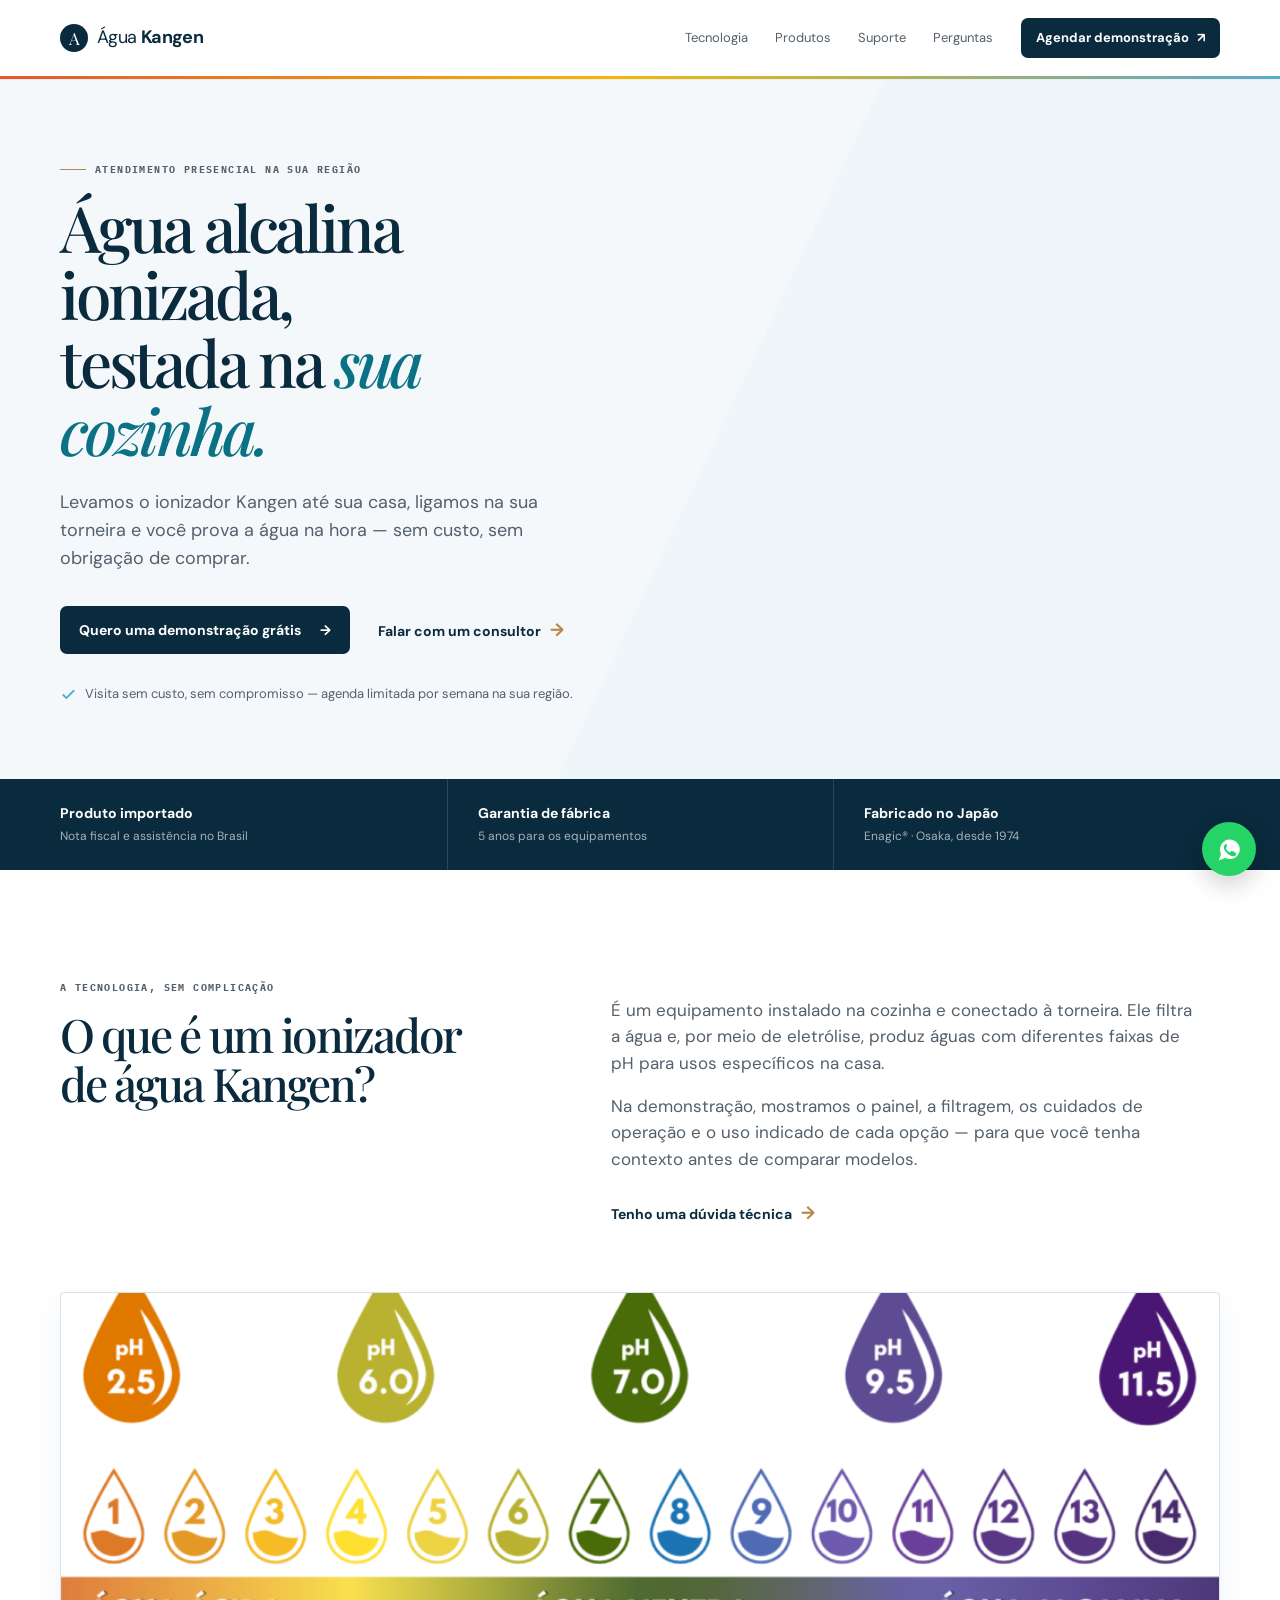
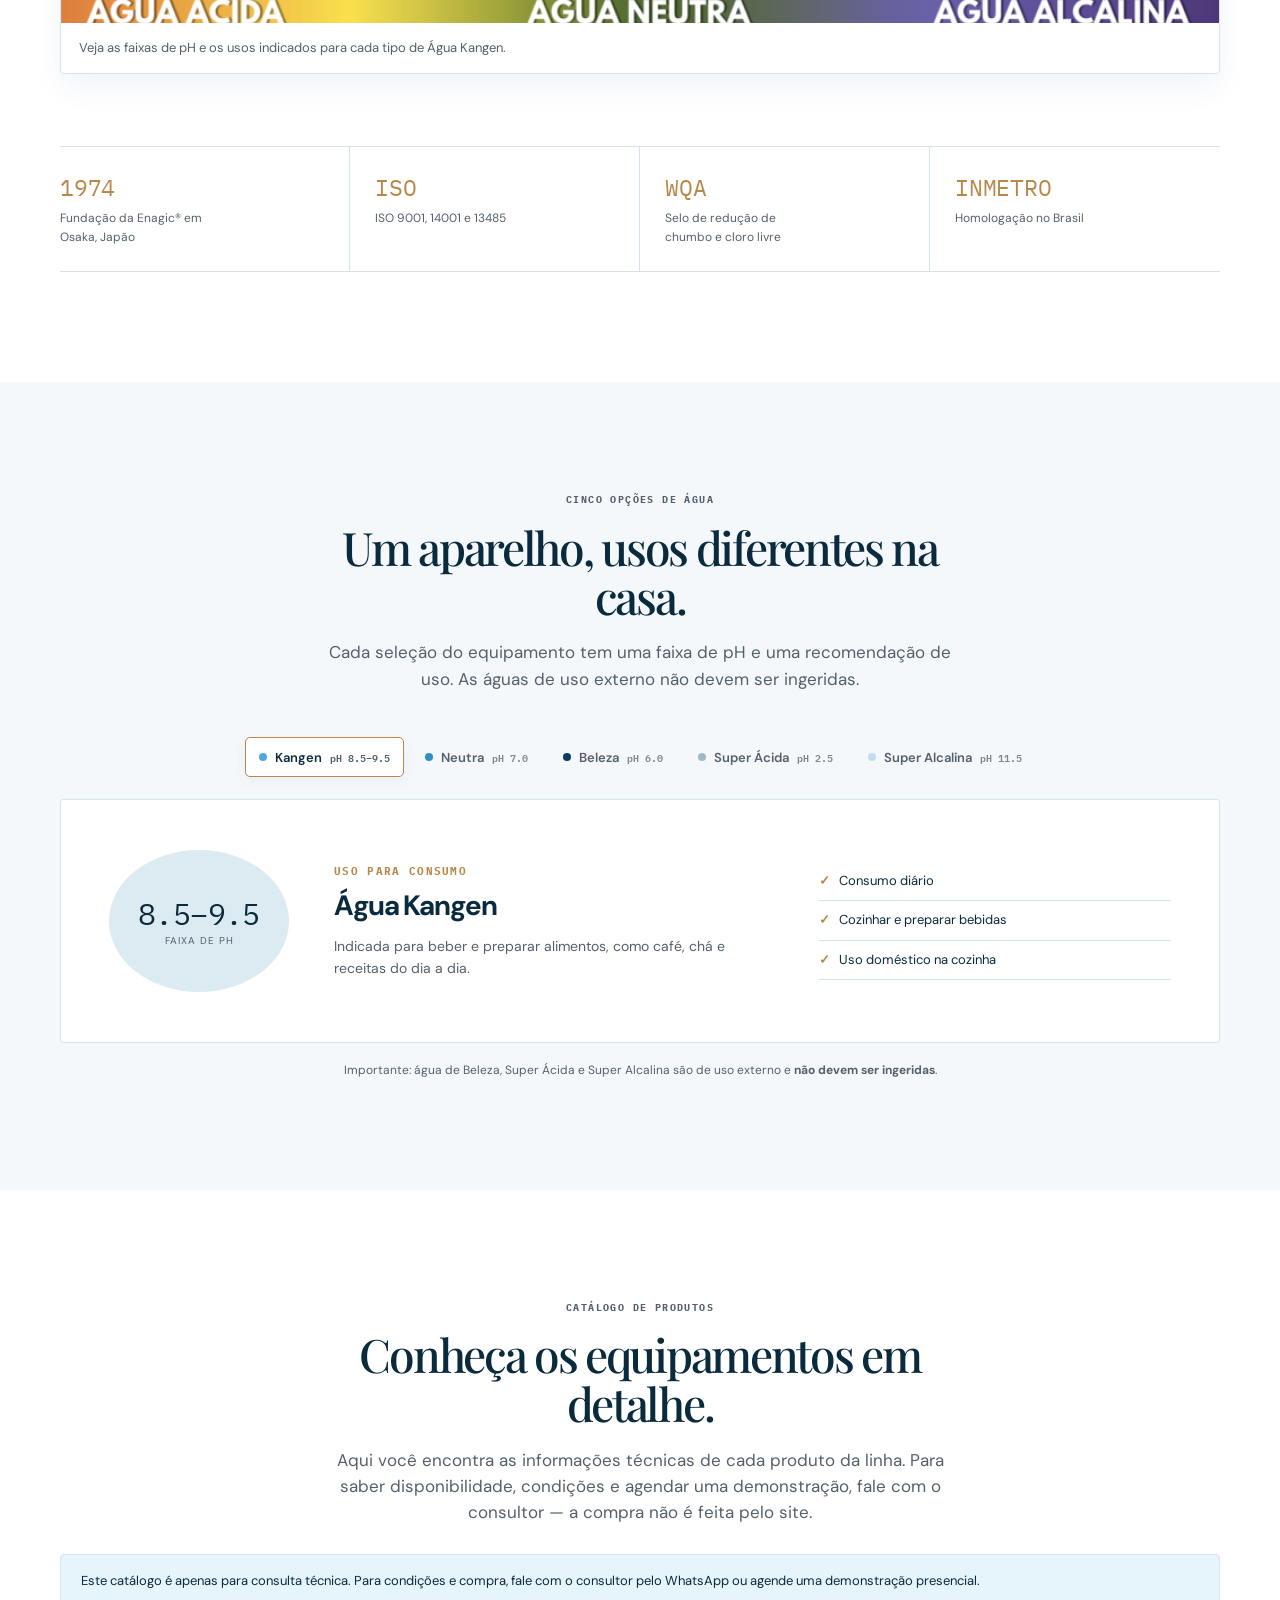
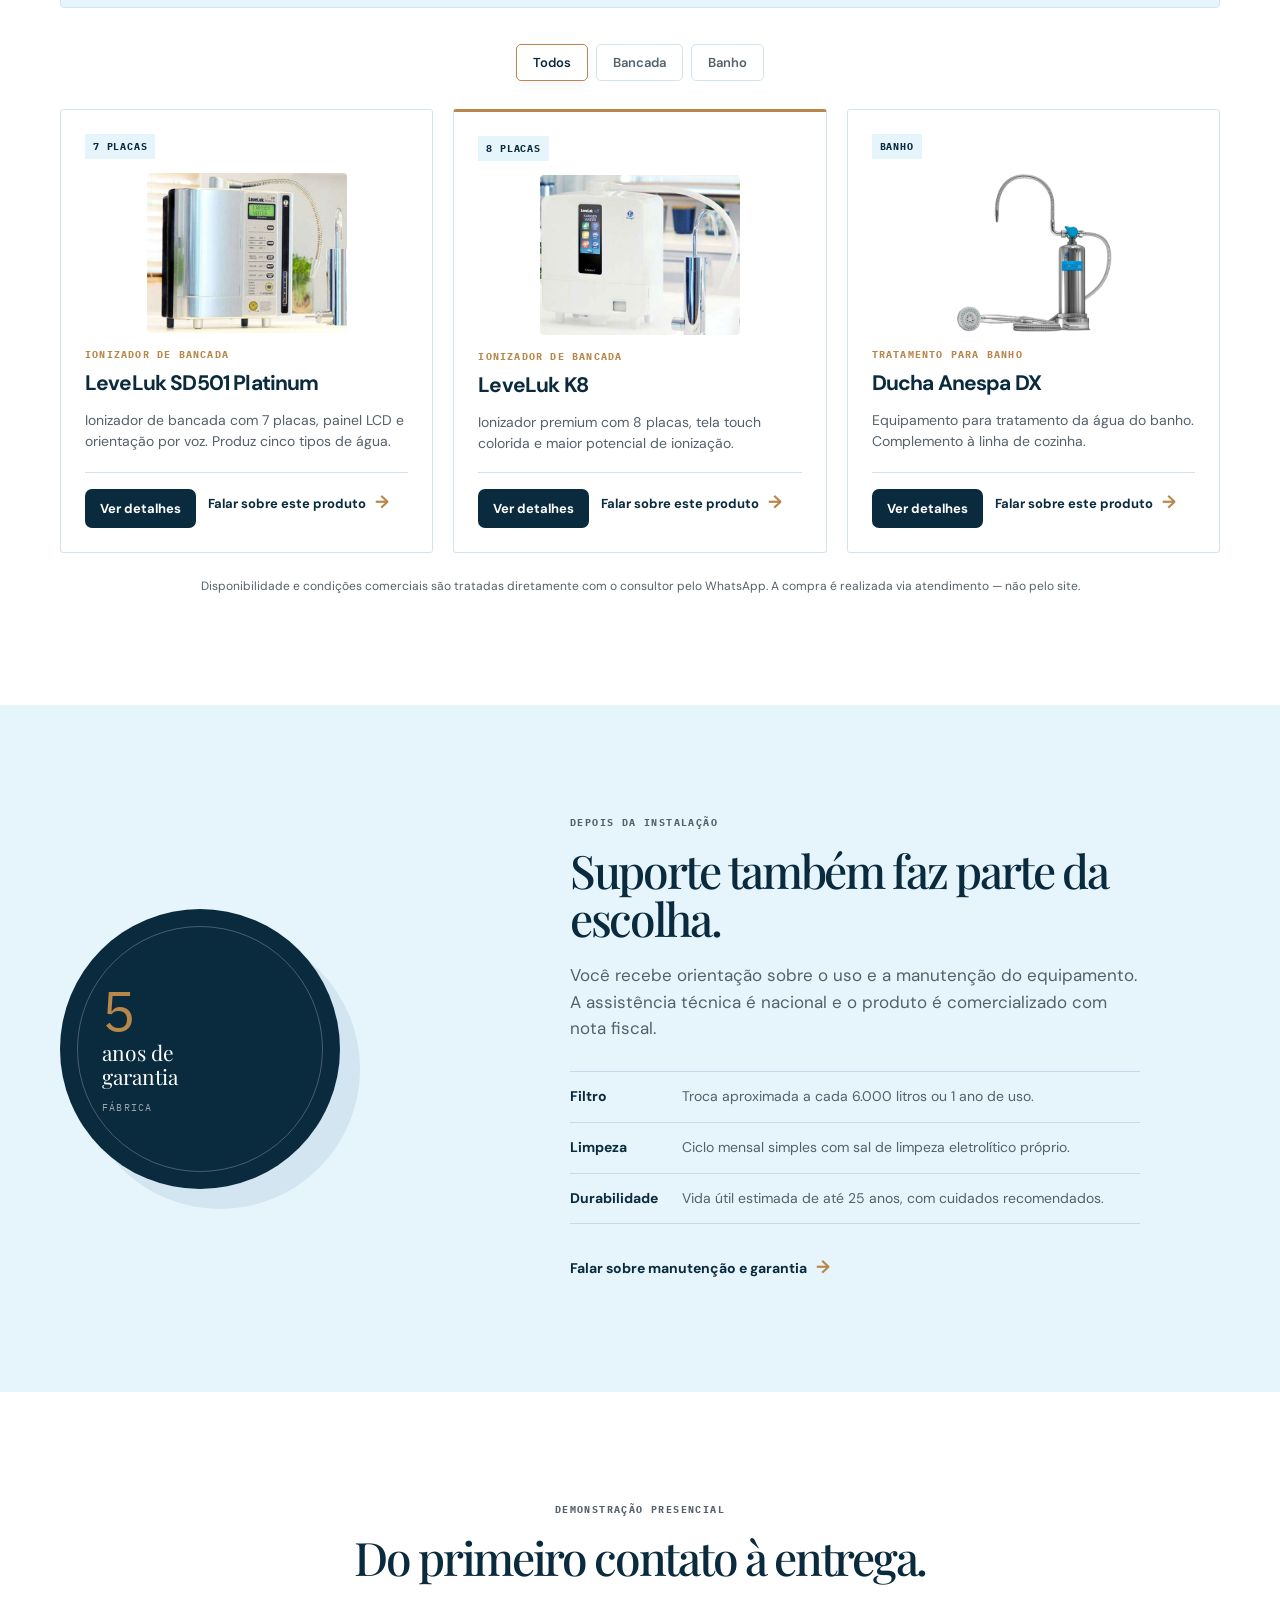
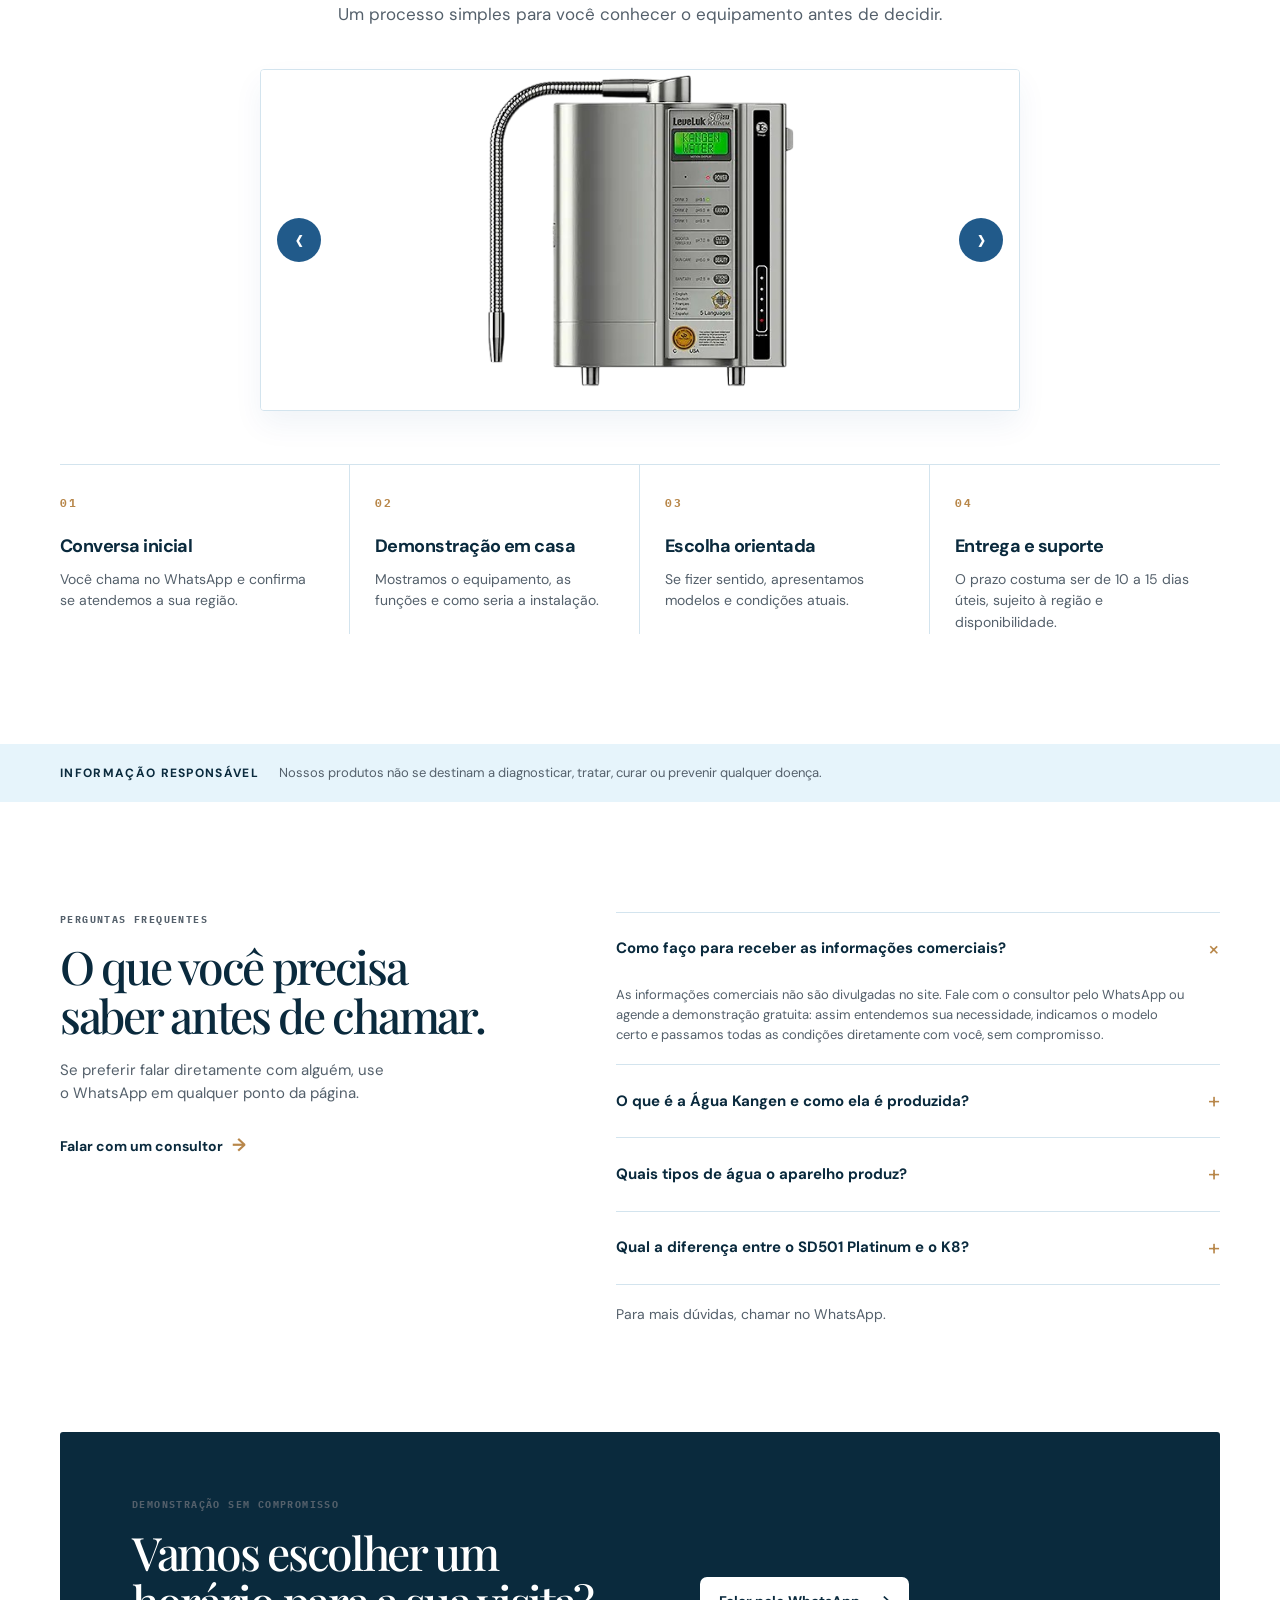
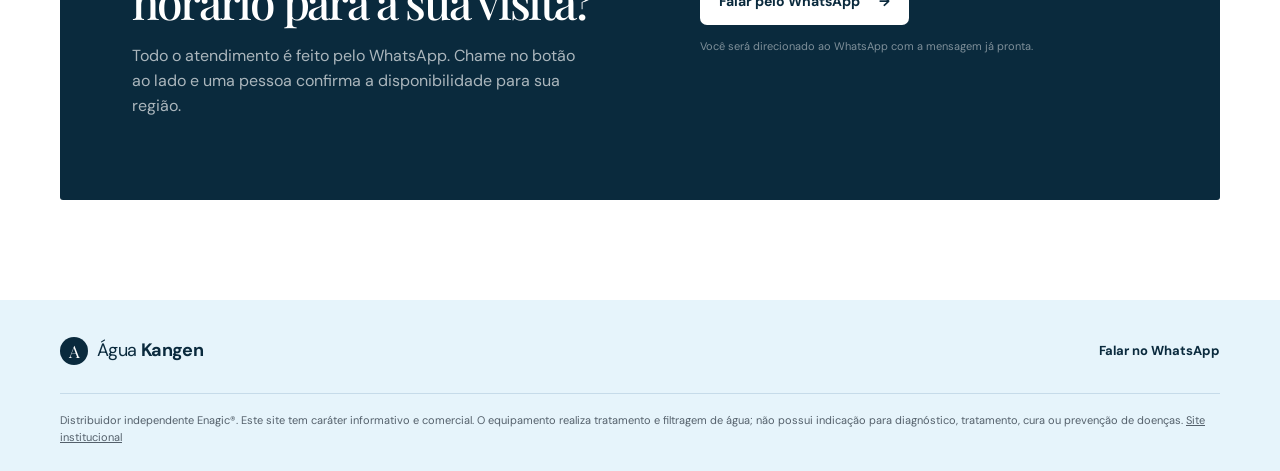
==== index.html @ d2897f03 "Initial commit: site Água Kangen Co-Authored-By: Claude Sonnet 5 <noreply@anthropic.com> Claude-Sess" ====
<!doctype html>
<html lang="pt-BR">
<head>
  <meta charset="utf-8">
  <meta name="viewport" content="width=device-width, initial-scale=1">
  <meta name="description" content="Conheça pessoalmente os ionizadores de água Kangen da Enagic. Demonstração, instalação e atendimento local.">
  <title>Água Kangen | Demonstração e atendimento local</title>
  <meta property="og:title" content="Água Kangen | Demonstração e atendimento local">
  <meta property="og:description" content="Conheça os ionizadores de água Kangen da Enagic em uma demonstração presencial, com orientação sobre modelos, instalação e suporte.">
  <meta property="og:image" content="img/img-logo-kangen.jpg">
  <meta property="og:type" content="website">
  <meta name="twitter:card" content="summary_large_image">
  <meta name="twitter:image" content="img/img-logo-kangen.jpg">
  <!-- ATENÇÃO: og:image/twitter:image precisam de URL ABSOLUTA (https://seudominio.com/img/...) pra aparecer no preview do WhatsApp/Facebook. Troque assim que tiver domínio publicado. -->
  <link rel="icon" href="img/img-logo-kangen.jpg">
  <link rel="preconnect" href="https://fonts.googleapis.com">
  <link rel="preconnect" href="https://fonts.gstatic.com" crossorigin>
  <link href="https://fonts.googleapis.com/css2?family=DM+Sans:wght@400;500;600;700&family=Playfair+Display:ital,wght@0,500;0,600;1,500&family=IBM+Plex+Mono:wght@500;600&display=swap" rel="stylesheet">
  <style>
:root{--blue-deep:#0B3D66;--blue-light:#2E8FC4;--cyan:#4EA8DE;--white:#FFFFFF;--gray-light:#F4F8FB;--ink:#0A2A3D;--ink2:#071D2B;--cream:#F4F8FB;--paper:#FFFFFF;--sage:#E6F4FB;--sand:#DCEFF9;--line:#D3E4EE;--muted:#54606B;--accent:#B8874A;--accent2:#0B7285;--blue:#2E8FC4;--mono:"IBM Plex Mono",ui-monospace,monospace;--ph-gradient:linear-gradient(90deg,#E4572E 0%,#F2B705 24%,#4EA8DE 52%,#0B7285 76%,#5B3E96 100%);--radius:18px}*{box-sizing:border-box}html{scroll-behavior:smooth}body{margin:0;background:var(--paper);color:var(--ink);font:16px/1.55 "DM Sans",sans-serif;-webkit-font-smoothing:antialiased}a{color:inherit;text-decoration:none}.ph-rule{height:3px;background:var(--ph-gradient);background-size:200% 100%;animation:phFlow 14s linear infinite}@keyframes phFlow{0%{background-position:0% 0}100%{background-position:200% 0}}@media(prefers-reduced-motion:reduce){.ph-rule{animation:none}}.container{width:min(1160px,calc(100% - 48px));margin:auto}.site-header{position:sticky;top:0;z-index:20;background:rgba(255,255,255,.92);backdrop-filter:blur(14px);border-bottom:1px solid rgba(15,76,129,.09)}.nav{height:76px;display:flex;align-items:center;gap:28px}.logo{display:flex;align-items:center;gap:9px;font-size:18px;letter-spacing:-.035em;white-space:nowrap}.logo strong{font-weight:700}.logo-mark{width:28px;height:28px;display:grid;place-items:center;border-radius:50%;background:var(--ink);color:white;font:17px "Playfair Display",serif}.desktop-nav{display:flex;gap:27px;margin-left:auto}.desktop-nav a{font-size:13px;color:var(--muted);transition:color .2s}.desktop-nav a:hover,.text-link:hover{color:var(--accent)}.header-cta{padding:10px 15px;background:var(--ink);color:#fff;border-radius:7px;font-size:13px;font-weight:700}.header-cta span{margin-left:5px}.hero{padding:82px 0 74px;background:linear-gradient(115deg,var(--gray-light) 0 55%,#e6f4fb 55%)}.hero-layout{display:grid;grid-template-columns:1.04fr .96fr;gap:64px;align-items:center}.eyebrow{display:flex;align-items:center;gap:9px;margin:0 0 15px;color:var(--muted);font-size:10px;letter-spacing:.14em;font-weight:700;text-transform:uppercase}.eyebrow span{width:26px;height:1px;background:var(--accent)}h1,h2{font-family:"Playfair Display",serif;font-weight:500;letter-spacing:-.05em;line-height:1.06}h1{font-size:clamp(43px,5vw,68px);margin:0 0 25px}h1 em,.visual-caption em{color:var(--accent);font-style:italic}.hero-text{max-width:530px;margin:0;color:var(--muted);font-size:18px}.hero-actions{display:flex;align-items:center;gap:28px;flex-wrap:wrap;margin-top:34px}.button{display:inline-flex;align-items:center;justify-content:center;gap:19px;padding:15px 19px;border:0;border-radius:7px;font:700 14px "DM Sans",sans-serif;cursor:pointer;transition:transform .2s,background .2s}.button:hover{transform:translateY(-2px)}.button-dark{background:var(--ink);color:white}.button-dark:hover{background:var(--ink2)}.text-link{font-size:14px;font-weight:700;transition:color .2s}
button.text-link{display:inline-flex;align-items:center;padding:0;border:0;background:transparent;color:inherit;font:inherit;cursor:pointer}.text-link span{margin-left:6px;color:var(--accent);font-size:18px}.hero-note{display:flex;gap:8px;align-items:center;margin-top:30px;color:var(--muted);font-size:13px}.hero-note svg{width:17px;fill:none;stroke:var(--cyan);stroke-width:2.5}.hero-visual{min-height:475px;position:relative;overflow:hidden;padding:25px;background:#bed6cb}.visual-label{font-size:10px;letter-spacing:.15em;font-weight:700}.water-rings{position:absolute;top:22px;right:-90px;width:450px;height:450px;border:1px solid rgba(255,255,255,.52);border-radius:50%}.water-rings i{position:absolute;inset:43px;border:1px solid rgba(255,255,255,.55);border-radius:50%}.water-rings i:nth-child(2){inset:93px}.water-rings i:nth-child(3){inset:143px;background:rgba(255,255,255,.28)}.hero-machine{position:absolute;z-index:2;right:93px;top:104px;width:162px;height:218px;padding:31px 19px;border:7px solid #e8e9e2;border-radius:18px 18px 30px 30px;background:#f8f8f3;box-shadow:16px 14px 0 rgba(15,76,129,.08),0 16px 26px rgba(15,76,129,.12)}.hero-machine small{font-size:7px;color:#74807b;letter-spacing:.15em}.hero-machine b{display:block;margin-top:78px;font:35px "Playfair Display",serif}.hero-screen{position:absolute;left:34px;top:-35px;width:83px;height:54px;padding:12px;background:#0B3D66;border-radius:8px;display:flex;gap:5px}.hero-screen i{width:10px;height:10px;border-radius:50%;background:var(--cyan)}.hero-screen i:nth-child(2){background:var(--blue-light)}.hero-screen i:nth-child(3){background:#fff}.visual-card{position:absolute;z-index:3;right:22px;bottom:23px;width:238px;padding:18px;background:rgba(255,255,255,.93);box-shadow:0 10px 30px rgba(15,76,129,.08);font-size:13px}.visual-card p{margin:0 0 14px}.visual-card div{padding-top:9px;border-top:1px solid var(--line);font-size:12px;font-weight:700}.mini-dot{display:inline-block;width:7px;height:7px;margin-right:5px;border-radius:50%;background:var(--accent)}.visual-caption{position:absolute;z-index:2;bottom:28px;left:25px;font:39px/1.07 "Playfair Display",serif;letter-spacing:-.05em}.proof-strip{background:var(--ink);color:#fff}.proof-items{display:grid;grid-template-columns:repeat(3,1fr)}.proof-items>div{padding:24px 30px;border-left:1px solid rgba(255,255,255,.14)}.proof-items>div:first-child{padding-left:0;border:0}.proof-items strong,.proof-items span{display:block}.proof-items strong{font-size:14px}.proof-items span{margin-top:3px;color:rgba(255,255,255,.64);font-size:12px}.section{padding:110px 0}h2{margin:0 0 19px;font-size:clamp(34px,3.6vw,49px)}.split-intro{display:grid;grid-template-columns:.84fr 1.16fr;gap:110px}.intro-copy{max-width:590px}.intro-copy p,.section-heading>p:last-child{color:var(--muted);font-size:17px}.intro-copy .text-link{display:inline-block;margin-top:11px}.credentials{display:grid;grid-template-columns:repeat(4,1fr);gap:0;margin-top:72px;border-top:1px solid var(--line);border-bottom:1px solid var(--line)}.credentials div{min-height:118px;padding:25px;border-right:1px solid var(--line)}.credentials div:first-child{padding-left:0}.credentials div:last-child{border:0}.credentials b{display:block;margin-bottom:7px;color:var(--accent);font:27px "Playfair Display",serif}.credentials span{display:block;max-width:150px;color:var(--muted);font-size:12px}.water-section{background:var(--gray-light)}.section-heading{max-width:650px}.section-heading.centered{text-align:center;margin:0 auto}.section-heading.centered .eyebrow{justify-content:center}.water-tabs{display:flex;gap:7px;justify-content:center;flex-wrap:wrap;margin:45px 0 22px}.water-tab{display:flex;align-items:center;gap:8px;padding:10px 13px;border:1px solid transparent;background:transparent;border-radius:5px;color:var(--muted);font:600 13px "DM Sans",sans-serif;cursor:pointer}.water-tab i{width:8px;height:8px;border-radius:50%;background:var(--cyan)}.water-tab:nth-child(2) i{background:var(--blue-light)}.water-tab:nth-child(3) i{background:var(--blue-deep)}.water-tab:nth-child(4) i{background:#9bb8cc}.water-tab:nth-child(5) i{background:#bfdcf0}.water-tab small{font-size:10px;opacity:.75}.water-tab.active{background:#fff;border-color:var(--line);color:var(--ink);box-shadow:0 5px 12px rgba(15,76,129,.05)}.water-panel{display:grid;grid-template-columns:180px 1fr .8fr;gap:45px;align-items:center;padding:44px 48px;background:#fff;border:1px solid var(--line);border-radius:3px;min-height:244px;transition:opacity .2s,transform .2s}.water-panel.changing{opacity:0;transform:translateY(5px)}.water-meter{height:142px;display:flex;flex-direction:column;align-items:center;justify-content:center;background:#dcebf1;border-radius:50%}.water-meter span{font:38px "Playfair Display",serif;letter-spacing:-.06em}.water-meter small{font-size:10px;text-transform:uppercase;letter-spacing:.1em;color:var(--muted)}.panel-kicker{margin:0 0 4px;color:var(--accent);font-size:11px;font-weight:700;text-transform:uppercase;letter-spacing:.12em}.water-panel h3{margin:0 0 9px;font-size:28px;letter-spacing:-.04em}.water-panel p:not(.panel-kicker){margin:0;color:var(--muted);font-size:14px}.water-panel ul{margin:0;padding:0;list-style:none}.water-panel li{padding:9px 0;border-bottom:1px solid var(--line);font-size:13px}.water-panel li:before{content:"✓";margin-right:9px;color:var(--accent);font-weight:700}.water-warning{margin:18px 0 0;color:var(--muted);text-align:center;font-size:12px}.models-section{background:var(--cream)}.model-grid{display:grid;grid-template-columns:repeat(3,1fr);gap:20px;margin-top:50px}.model-card{position:relative;padding:26px;background:var(--paper);border:1px solid var(--line);border-radius:3px;transition:transform .25s,box-shadow .25s}.model-card:hover{transform:translateY(-5px);box-shadow:0 17px 30px rgba(15,76,129,.09)}.model-card.featured{border-top:3px solid var(--accent)}.model-top{display:flex;align-items:flex-start;justify-content:space-between;height:122px}.model-top>span{padding:5px 8px;background:var(--sage);font-size:10px;font-weight:700;text-transform:uppercase;letter-spacing:.08em}.model-icon{position:relative;width:70px;height:97px;border:4px solid #e5e7e0;border-radius:11px 11px 18px 18px;background:#f7f7f3;box-shadow:7px 7px 0 rgba(15,76,129,.07)}.model-icon:before{content:"";position:absolute;top:-15px;left:17px;width:28px;height:19px;border-radius:4px;background:var(--ink2)}.model-icon i{position:absolute;width:7px;height:7px;border-radius:50%;top:-9px;left:22px;background:var(--cyan)}.model-icon i:nth-child(2){left:32px;background:var(--blue-light)}.model-icon i:nth-child(3){left:42px;background:#fff}.model-icon.shower{height:72px;border-radius:50%;background:#d9e5df}.model-icon.shower:before{top:23px;left:-29px;width:43px;height:9px;border-radius:8px;background:#a9bbb1}.model-label{margin:0 0 5px;color:var(--accent);font-size:10px;text-transform:uppercase;letter-spacing:.12em;font-weight:700}.model-card h3{margin:0 0 12px;font-size:22px;letter-spacing:-.04em}.model-card>p:not(.model-label){min-height:88px;margin:0;color:var(--muted);font-size:14px}.model-card ul{margin:20px 0;padding:0;list-style:none;border-top:1px solid var(--line)}.model-card li{padding:8px 0;border-bottom:1px solid var(--line);font-size:12px}.model-card li:before{content:"•";color:var(--accent);margin-right:7px}.model-card .text-link{font-size:13px}.model-note{margin:20px 0 0;color:var(--muted);font-size:12px}.support-section{background:var(--sage)}.support-layout{display:grid;grid-template-columns:.75fr 1.25fr;gap:120px;align-items:center}.support-visual{width:280px;height:280px;position:relative;display:flex;flex-direction:column;justify-content:center;padding:42px;background:var(--ink);color:#fff;border-radius:50%;box-shadow:20px 20px 0 rgba(15,76,129,.09)}.support-visual:after{content:"";position:absolute;inset:17px;border:1px solid rgba(255,255,255,.25);border-radius:50%}.support-visual span,.support-visual p,.support-visual small{position:relative;z-index:1}.support-visual span{font:70px/1 "Playfair Display",serif;color:var(--cyan)}.support-visual p{margin:2px 0;color:#fff;font:21px/1.15 "Playfair Display",serif}.support-visual small{margin-top:10px;font-size:10px;text-transform:uppercase;letter-spacing:.12em;color:rgba(255,255,255,.58)}.support-copy{max-width:570px}.support-copy>p:not(.eyebrow){color:var(--muted);font-size:17px}.support-list{margin:30px 0;border-top:1px solid rgba(15,76,129,.15)}.support-list div{display:grid;grid-template-columns:100px 1fr;gap:12px;padding:14px 0;border-bottom:1px solid rgba(15,76,129,.15);font-size:14px}.support-list b{color:var(--ink)}.support-list span{color:var(--muted)}.process-grid{display:grid;grid-template-columns:repeat(4,1fr);margin-top:53px;border-top:1px solid var(--line)}.process-grid article{padding:25px 25px 0;border-right:1px solid var(--line)}.process-grid article:first-child{padding-left:0}.process-grid article:last-child{border:0}.process-grid span{color:var(--accent);font-size:12px;font-weight:700;letter-spacing:.1em}.process-grid h3{margin:18px 0 8px;font-size:18px;letter-spacing:-.03em}.process-grid p{margin:0;color:var(--muted);font-size:14px}.disclaimer-band{padding:19px 0;background:#e6f4fb;color:var(--ink)}.disclaimer-band .container{display:flex;gap:20px;align-items:baseline}.disclaimer-band strong{font-size:12px;text-transform:uppercase;letter-spacing:.11em}.disclaimer-band p{margin:0;font-size:13px;color:var(--muted)}.faq-section{padding-bottom:93px}.faq-layout{display:grid;grid-template-columns:.85fr 1.15fr;gap:110px}.faq-heading>p:last-of-type{max-width:330px;color:var(--muted);font-size:15px}.faq-heading .text-link{display:inline-block;margin-top:12px}.faq-list{border-top:1px solid var(--line)}details{border-bottom:1px solid var(--line)}summary{display:flex;align-items:center;justify-content:space-between;gap:20px;padding:19px 0;cursor:pointer;list-style:none;font-size:15px;font-weight:700}summary::-webkit-details-marker{display:none}summary span{color:var(--accent);font-size:22px;font-weight:400;transition:transform .2s}details[open] summary span{transform:rotate(45deg)}details p{padding:0 35px 19px 0;margin:0;color:var(--muted);font-size:13px}.contact{padding:0 0 100px}.contact-card{display:grid;grid-template-columns:1fr .9fr;gap:70px;padding:65px 72px;background:var(--ink);color:#fff;border-radius:3px}.contact-copy h2{color:white}.contact-copy>p:not(.eyebrow){max-width:460px;color:rgba(255,255,255,.66)}.contact-person{margin-top:32px;font-size:14px}.contact-person strong{color:#fff}.contact-form{display:flex;flex-direction:column;gap:15px}.contact-form label{color:rgba(255,255,255,.65);font-size:12px;font-weight:700}.contact-form input{width:100%;padding:13px 0;margin-top:6px;border:0;border-bottom:1px solid rgba(255,255,255,.34);outline:0;background:transparent;color:#fff;font:400 16px "DM Sans",sans-serif}.contact-form input:focus{border-color:#fff}.contact-form input::placeholder{color:rgba(255,255,255,.38)}.button-light{margin-top:12px;background:#fff;color:var(--ink)}.button-light:hover{background:var(--sand)}.contact-form small{color:rgba(255,255,255,.48);font-size:11px;line-height:1.4}.contact-action{display:flex;flex-direction:column;align-items:flex-start;justify-content:center;gap:14px}.contact-action .button{margin-top:0}.contact-action small{color:rgba(255,255,255,.48);font-size:11px;line-height:1.4}footer{padding:37px 0 25px;background:#e6f4fb}.footer-top{display:flex;align-items:center;justify-content:space-between;gap:30px}.footer-top p{margin:0 0 4px;color:var(--muted);font-size:13px}.footer-top a:not(.logo){font-size:13px;font-weight:700}.footer-bottom{margin-top:28px;padding-top:18px;border-top:1px solid rgba(15,76,129,.15);color:var(--muted);font-size:11px}.footer-bottom a{text-decoration:underline}.whatsapp-float{position:fixed;z-index:20;right:24px;bottom:24px;width:54px;height:54px;display:grid;place-items:center;border-radius:50%;background:#25d366;color:#fff;box-shadow:0 9px 24px rgba(0,0,0,.18);transition:transform .2s}.whatsapp-float:hover{transform:scale(1.08)}.whatsapp-float svg{width:29px;fill:currentColor}.reveal{opacity:0;transform:translateY(18px);transition:opacity .6s ease,transform .6s ease}.reveal.is-visible{opacity:1;transform:none}.delay-1{transition-delay:.1s}.delay-2{transition-delay:.2s}.delay-3{transition-delay:.3s}@media(max-width:900px){.desktop-nav{display:none}.hero-layout,.split-intro,.support-layout,.faq-layout,.contact-card{grid-template-columns:1fr;gap:43px}.hero{padding:64px 0 0}.proof-items{grid-template-columns:1fr}.proof-items>div,.proof-items>div:first-child{padding:18px 0;border:0;border-bottom:1px solid rgba(255,255,255,.14)}.proof-items>div:last-child{border:0}.section{padding:75px 0}.credentials{margin-top:50px}.water-panel{grid-template-columns:150px 1fr;gap:28px}.water-panel ul{grid-column:1/-1;display:grid;grid-template-columns:repeat(3,1fr);gap:14px}.water-panel li{border-top:1px solid var(--line)}.model-grid{grid-template-columns:1fr}.model-card>p:not(.model-label){min-height:0}.support-visual{margin:auto}.process-grid{grid-template-columns:1fr 1fr}.process-grid article:nth-child(2){border-right:0}.process-grid article:nth-child(-n+2){border-bottom:1px solid var(--line)}.process-grid article,.process-grid article:first-child{padding:24px 20px}.contact{padding-bottom:70px}.contact-card{padding:44px 35px}}@media(max-width:560px){.container{width:min(100% - 32px,1160px)}.nav{height:66px}.logo{font-size:16px}.logo-mark{width:25px;height:25px}.header-cta{padding:9px 10px;font-size:12px}.header-cta span{display:none}.hero{padding-top:46px}.hero-text{font-size:16px}.hero-actions{align-items:flex-start;flex-direction:column;gap:17px}.hero-visual{min-height:355px}.hero-machine{transform:scale(.8);transform-origin:top right;right:52px}.visual-caption{font-size:31px}.visual-card{width:200px}.credentials{grid-template-columns:1fr 1fr}.credentials div,.credentials div:first-child{min-height:105px;padding:20px;border-right:1px solid var(--line)}.credentials div:nth-child(2){border-right:0}.water-tab{padding:8px}.water-tab small{display:none}.water-panel{grid-template-columns:1fr;padding:30px 25px;text-align:center}.water-meter{width:130px;height:130px;margin:auto}.water-panel ul{grid-template-columns:1fr;text-align:left}.model-grid{margin-top:35px}.support-visual{transform:scale(.85);margin:-22px auto}.support-list div{grid-template-columns:1fr;gap:3px}.process-grid{grid-template-columns:1fr}.process-grid article,.process-grid article:first-child{padding:22px 0;border-right:0;border-bottom:1px solid var(--line)}.disclaimer-band .container{display:block}.disclaimer-band p{margin-top:5px}.contact-card{padding:36px 22px}.footer-top{align-items:flex-start;flex-direction:column;gap:20px}.whatsapp-float{right:16px;bottom:16px;width:50px;height:50px}}

/* Fotos reais dos equipamentos */
.hero-photo {
  display: grid;
  place-items: center;
  min-height: 475px;
  padding: 34px;
  background: transparent !important;
}

.hero-carousel {
  position: relative;
  width: min(100%, 520px);
  aspect-ratio: 573 / 457;
}

.hero-carousel img {
  position: absolute;
  inset: 0;
  width: 100%;
  height: 100%;
  object-fit: contain;
  opacity: 0;
  filter: drop-shadow(22px 22px 22px rgba(15, 76, 129, .16));
  animation: heroFilterCarousel 12s infinite;
}

.hero-carousel img:nth-child(2) {
  animation-delay: 4s;
}

.hero-carousel img:nth-child(3) {
  animation-delay: 8s;
}

@keyframes heroFilterCarousel {
  0%, 28% {
    opacity: 1;
  }

  34%, 94% {
    opacity: 0;
  }

  100% {
    opacity: 1;
  }
}

.product-showcase {
  display: grid;
  grid-template-columns: 1.15fr .85fr;
  gap: 22px;
  margin-top: 64px;
}

.single-image-showcase {
  grid-template-columns: minmax(0, 1fr);
}

.product-showcase figure,
.demo-photo {
  margin: 0;
  overflow: hidden;
  border: 1px solid var(--line);
  border-radius: 4px;
  background: #fff;
  box-shadow: 0 14px 30px rgba(15, 76, 129, .06);
}

.product-showcase img,
.demo-photo img {
  display: block;
  width: 100%;
  height: 330px;
  object-fit: cover;
}

.product-showcase figure:nth-child(2) img {
  object-fit: contain;
  padding: 26px;
  background: #f4f8fb;
}

.product-showcase figcaption {
  padding: 15px 18px;
  color: var(--muted);
  font-size: 13px;
}

.model-top img {
  width: 178px;
  max-width: 66%;
  height: 122px;
  object-fit: contain;
  object-position: right top;
  margin-top: -12px;
}

.demo-photo {
  position: relative;
  max-width: 760px;
  margin: 42px auto 0;
}

.demo-photo img {
  height: 340px;
  object-fit: contain;
  background: #fff;
}

.demo-carousel {
  min-height: 340px;
}

.carousel-track {
  position: relative;
  height: 340px;
}

.carousel-track img {
  position: absolute;
  inset: 0;
  width: 100%;
  opacity: 0;
  transition: opacity .28s ease;
}

.carousel-track img.is-active {
  opacity: 1;
}

.carousel-arrow {
  position: absolute;
  top: 50%;
  z-index: 3;
  width: 44px;
  height: 44px;
  display: grid;
  place-items: center;
  border: 0;
  border-radius: 50%;
  background: rgba(15, 76, 129, .92);
  color: #fff;
  font: 34px/1 "DM Sans", sans-serif;
  cursor: pointer;
  transform: translateY(-50%);
  transition: background .2s, transform .2s;
}

.carousel-arrow:hover {
  background: var(--ink2);
  transform: translateY(-50%) scale(1.06);
}

.carousel-prev {
  left: 16px;
}

.carousel-next {
  right: 16px;
}

@media (max-width: 900px) {
  .hero-photo {
    min-height: 430px;
  }

  .product-showcase {
    grid-template-columns: 1fr;
    margin-top: 44px;
  }

  .product-showcase img,
  .demo-photo img,
  .carousel-track {
    height: 300px;
  }

  .demo-carousel {
    min-height: 300px;
  }

  .model-top img {
    width: 190px;
    max-width: 58%;
  }
}

@media (max-width: 560px) {
  .hero-photo {
    min-height: 315px;
    padding: 20px;
  }

  .product-showcase img,
  .demo-photo img,
  .carousel-track {
    height: 230px;
  }

  .demo-carousel {
    min-height: 230px;
  }

  .carousel-arrow {
    width: 38px;
    height: 38px;
    font-size: 29px;
  }

  .carousel-prev {
    left: 10px;
  }

  .carousel-next {
    right: 10px;
  }

  .product-showcase figure:nth-child(2) img {
    padding: 18px;
  }

  .model-top {
    height: 112px;
  }

  .model-top img {
    width: 156px;
    max-width: 62%;
    height: 108px;
    margin-top: -6px;
  }

  .demo-photo {
    margin-top: 30px;
  }
}


/* Catálogo de produtos */
.catalog-section{background:var(--paper)}
.catalog-notice{margin:28px 0 0;padding:16px 20px;border:1px solid var(--line);border-radius:4px;background:var(--sage);color:var(--ink);font-size:13px}
.catalog-filters{display:flex;gap:8px;flex-wrap:wrap;justify-content:center;margin:36px 0 28px}
.catalog-filter{padding:9px 16px;border:1px solid var(--line);border-radius:5px;background:#fff;color:var(--muted);font:600 13px "DM Sans",sans-serif;cursor:pointer;transition:all .2s}
.catalog-filter.active,.catalog-filter:hover{border-color:var(--accent);color:var(--ink);background:#fff;box-shadow:0 4px 10px rgba(15,76,129,.06)}
.catalog-grid{display:grid;grid-template-columns:repeat(3,1fr);gap:20px;margin-top:10px}
.catalog-card{display:flex;flex-direction:column;padding:24px;background:#fff;border:1px solid var(--line);border-radius:3px;transition:transform .25s,box-shadow .25s}
.catalog-card:hover{transform:translateY(-4px);box-shadow:0 14px 28px rgba(15,76,129,.08)}
.catalog-card.featured{border-top:3px solid var(--accent)}
.catalog-card-top{display:flex;align-items:flex-start;justify-content:space-between;gap:12px;margin-bottom:14px}
.catalog-card-top span{padding:5px 8px;background:var(--sage);font-size:10px;font-weight:700;text-transform:uppercase;letter-spacing:.08em;white-space:nowrap}
.catalog-card img{width:100%;height:160px;object-fit:contain;margin-bottom:14px}
.catalog-category{margin:0 0 4px;color:var(--accent);font-size:10px;text-transform:uppercase;letter-spacing:.12em;font-weight:700}
.catalog-card h3{margin:0 0 10px;font-size:21px;letter-spacing:-.04em}
.catalog-card>p:not(.catalog-category){flex:1;margin:0;color:var(--muted);font-size:14px;line-height:1.5}
.catalog-actions{display:flex;flex-wrap:wrap;gap:12px;margin-top:18px;padding-top:16px;border-top:1px solid var(--line)}
.catalog-actions .button{padding:11px 15px;font-size:13px}
.catalog-actions .text-link{font-size:13px}
.catalog-footer-note{margin:24px 0 0;color:var(--muted);font-size:12px;text-align:center}
.model-link-catalog{display:inline-block;margin-top:16px}
button.text-link{display:inline-flex;align-items:center;padding:0;border:0;background:transparent;color:inherit;font:inherit;cursor:pointer}
.mobile-nav-toggle{display:none;margin-left:auto;padding:8px 10px;border:1px solid var(--line);border-radius:6px;background:#fff;color:var(--ink);font:600 13px "DM Sans",sans-serif;cursor:pointer}
.product-modal{position:fixed;inset:0;z-index:50;display:none;align-items:center;justify-content:center;padding:24px;background:rgba(15,76,129,.45)}
.product-modal.is-open{display:flex}
.product-modal-dialog{position:relative;width:min(920px,100%);max-height:calc(100vh - 48px);overflow:auto;background:#fff;border-radius:6px;box-shadow:0 24px 60px rgba(15,76,129,.2)}
.product-modal-close{position:absolute;top:14px;right:14px;z-index:2;width:38px;height:38px;border:0;border-radius:50%;background:var(--gray-light);color:var(--ink);font-size:24px;line-height:1;cursor:pointer}
.product-modal-body{padding:36px 40px 40px}
.product-modal-header{display:grid;grid-template-columns:1fr 1fr;gap:32px;align-items:start;margin-bottom:28px}
.product-modal-gallery img{width:100%;height:280px;object-fit:contain;background:var(--gray-light);border:1px solid var(--line);border-radius:4px}
.product-modal-thumbs{display:flex;gap:8px;margin-top:10px;flex-wrap:wrap}
.product-modal-thumbs button{padding:0;border:1px solid var(--line);border-radius:4px;background:#fff;cursor:pointer;overflow:hidden}
.product-modal-thumbs img{width:64px;height:52px;object-fit:contain;display:block}
.product-modal-thumbs button.active{border-color:var(--accent)}
.product-modal-info .catalog-category{margin-bottom:6px}
.product-modal-info h3{margin:0 0 12px;font-size:30px;letter-spacing:-.04em}
.product-modal-info>p{color:var(--muted);font-size:15px;line-height:1.6}
.product-specs{margin:28px 0;border-top:1px solid var(--line)}
.product-specs h4,.product-indicated h4{margin:0 0 14px;font-size:16px;letter-spacing:-.02em}
.product-specs table{width:100%;border-collapse:collapse;font-size:13px}
.product-specs th,.product-specs td{padding:11px 0;border-bottom:1px solid var(--line);text-align:left;vertical-align:top}
.product-specs th{width:38%;color:var(--ink);font-weight:700}
.product-specs td{color:var(--muted)}
.product-indicated{margin-top:24px}
.product-indicated ul{margin:0;padding:0 0 0 18px;color:var(--muted);font-size:14px;line-height:1.7}
.product-modal-actions{display:flex;flex-wrap:wrap;gap:14px;margin-top:28px;padding-top:22px;border-top:1px solid var(--line)}
@media(max-width:900px){.catalog-grid{grid-template-columns:1fr}.product-modal-header{grid-template-columns:1fr}.mobile-nav-toggle{display:block}.desktop-nav.is-open{position:absolute;top:76px;left:0;right:0;display:flex;flex-direction:column;gap:0;padding:12px 24px;background:#fff;border-bottom:1px solid var(--line);box-shadow:0 8px 20px rgba(15,76,129,.08)}.desktop-nav.is-open a{padding:12px 0;border-bottom:1px solid var(--line)}.desktop-nav.is-open a:last-child{border:0}.site-header .nav{position:relative;flex-wrap:wrap}.product-modal-body{padding:28px 22px 30px}}
@media(max-width:560px){.catalog-actions{flex-direction:column;align-items:flex-start}.product-modal-actions{flex-direction:column;align-items:stretch}.product-modal-actions .button,.product-modal-actions .text-link{text-align:center;justify-content:center}}

/* Refinamento visual: identidade de painel de instrumento (pH) */
.water-meter span,.credentials b,.process-grid span,.model-top>span,.catalog-card-top span,.support-visual span,.support-visual small,.eyebrow,.model-label,.panel-kicker,.water-tab small,.catalog-category{font-family:var(--mono)}
.water-meter span{font-size:30px;letter-spacing:-.02em}
.credentials b{font-family:var(--mono);font-size:23px;letter-spacing:-.01em}
.process-grid span{font-size:11px;letter-spacing:.16em}
.support-visual span{font-family:var(--mono);font-size:56px;color:var(--accent)}
h1 em,.visual-caption em{color:var(--accent2)}
.button-dark{background:var(--ink)}
.button-dark:hover{background:var(--ink2)}
.header-cta{background:var(--ink)}
.eyebrow span{background:var(--accent)}
.water-tab.active{border-color:var(--accent)}
.model-card.featured{border-top-color:var(--accent)}
.credentials{border-color:rgba(10,42,61,.14)}
.hero{background:linear-gradient(115deg,var(--gray-light) 0 55%,#eef6fa 55%)}
::selection{background:var(--accent);color:#fff}
a:focus-visible,button:focus-visible,input:focus-visible,summary:focus-visible{outline:2px solid var(--accent2);outline-offset:3px}

  </style>
  <link rel="stylesheet" href="style-overrides.css">
</head>
<body>
  <header class="site-header">
    <div class="container nav">
      <a class="logo" href="#inicio" aria-label="Início"><span class="logo-mark">A</span><span>Água <strong>Kangen</strong></span></a>
      <button class="mobile-nav-toggle" type="button" aria-expanded="false" aria-controls="main-nav">Menu</button>
      <nav class="desktop-nav" id="main-nav" aria-label="Navegação principal">
        <a href="#tecnologia">Tecnologia</a>
        <a href="#produtos">Produtos</a>
        <a href="#suporte">Suporte</a>
        <a href="#perguntas">Perguntas</a>
      </nav>
      <a class="header-cta js-whatsapp" href="#agendar" data-message="Olá! Gostaria de agendar uma demonstração presencial da Água Kangen.">Agendar demonstração <span>↗</span></a>
    </div>
    <div class="ph-rule" role="presentation" aria-hidden="true"></div>
  </header>

  <main>
    <section class="hero" id="inicio">
      <div class="container hero-layout">
        <div class="hero-copy reveal">
          <p class="eyebrow"><span></span> Atendimento presencial na sua região</p>
          <h1>Água alcalina ionizada,<br>testada na <em>sua cozinha.</em></h1>
          <p class="hero-text">Levamos o ionizador Kangen até sua casa, ligamos na sua torneira e você prova a água na hora — sem custo, sem obrigação de comprar.</p>
          <div class="hero-actions">
            <a class="button button-dark js-whatsapp" href="#agendar" data-message="Olá! Quero agendar uma demonstração gratuita da Água Kangen.">Quero uma demonstração grátis <span>→</span></a>
            <a class="text-link js-whatsapp" href="#agendar" data-message="Olá! Já conheço a tecnologia e gostaria de falar com um consultor sobre os modelos.">Falar com um consultor <span>→</span></a>
          </div>
          <div class="hero-note"><svg viewBox="0 0 24 24" aria-hidden="true"><path d="M20 6 9 17l-5-5"/></svg><span>Visita sem custo, sem compromisso — agenda limitada por semana na sua região.</span></div>
        </div>
        <div class="hero-visual hero-photo reveal delay-1" aria-label="Carrossel com ionizadores de água Kangen">
          <div class="hero-carousel" aria-live="off">
            <img src="img/01-png.png" width="375" height="404" alt="Ionizador de água Kangen LeveLuk SD501 Platinum em PNG" fetchpriority="high">
            <img src="img/02-png.png" width="855" height="688" alt="Ionizador de água Kangen LeveLuk K8 em PNG">
            <img src="img/03-png.png" width="561" height="309" alt="Ionizadores de água Kangen LeveLuk K8 e SD501 Platinum em PNG">
          </div>
        </div>
      </div>
    </section>

    <section class="proof-strip">
      <div class="container proof-items">
        <div><strong>Produto importado</strong><span>Nota fiscal e assistência no Brasil</span></div>
        <div><strong>Garantia de fábrica</strong><span>5 anos para os equipamentos</span></div>
        <div><strong>Fabricado no Japão</strong><span>Enagic® · Osaka, desde 1974</span></div>
      </div>
    </section>

    <section class="section intro-section" id="tecnologia">
      <div class="container split-intro">
        <div class="reveal">
          <p class="eyebrow">A tecnologia, sem complicação</p>
          <h2>O que é um ionizador de água Kangen?</h2>
        </div>
        <div class="intro-copy reveal delay-1">
          <p>É um equipamento instalado na cozinha e conectado à torneira. Ele filtra a água e, por meio de eletrólise, produz águas com diferentes faixas de pH para usos específicos na casa.</p>
          <p>Na demonstração, mostramos o painel, a filtragem, os cuidados de operação e o uso indicado de cada opção — para que você tenha contexto antes de comparar modelos.</p>
          <a class="text-link js-whatsapp" href="#agendar" data-message="Olá! Tenho uma dúvida técnica sobre o funcionamento do ionizador.">Tenho uma dúvida técnica <span>→</span></a>
        </div>
      </div>
      <div class="container product-showcase single-image-showcase reveal">
        <figure>
          <img src="img/Kangen-pH-da-agua-1-1024x330.png" width="1024" height="330" loading="lazy" alt="Escala visual de pH da Água Kangen e principais usos de cada tipo de água">
          <figcaption>Veja as faixas de pH e os usos indicados para cada tipo de Água Kangen.</figcaption>
        </figure>
      </div>
      <div class="container credentials reveal">
        <div><b>1974</b><span>Fundação da Enagic® em Osaka, Japão</span></div>
        <div><b>ISO</b><span>ISO 9001, 14001 e 13485</span></div>
        <div><b>WQA</b><span>Selo de redução de chumbo e cloro livre</span></div>
        <div><b>INMETRO</b><span>Homologação no Brasil</span></div>
      </div>
    </section>

    <section class="section water-section" id="tipos">
      <div class="container">
        <div class="section-heading centered reveal">
          <p class="eyebrow">Cinco opções de água</p>
          <h2>Um aparelho, usos diferentes na casa.</h2>
          <p>Cada seleção do equipamento tem uma faixa de pH e uma recomendação de uso. As águas de uso externo não devem ser ingeridas.</p>
        </div>
        <div class="water-tabs reveal" role="tablist" aria-label="Tipos de água">
          <button class="water-tab active" role="tab" aria-selected="true" data-water="kangen"><i></i> Kangen <small>pH 8.5–9.5</small></button>
          <button class="water-tab" role="tab" aria-selected="false" data-water="neutral"><i></i> Neutra <small>pH 7.0</small></button>
          <button class="water-tab" role="tab" aria-selected="false" data-water="beauty"><i></i> Beleza <small>pH 6.0</small></button>
          <button class="water-tab" role="tab" aria-selected="false" data-water="acid"><i></i> Super Ácida <small>pH 2.5</small></button>
          <button class="water-tab" role="tab" aria-selected="false" data-water="alkaline"><i></i> Super Alcalina <small>pH 11.5</small></button>
        </div>
        <div class="water-panel reveal" id="water-panel">
          <div class="water-meter"><span id="water-ph">8.5–9.5</span><small>faixa de pH</small></div>
          <div>
            <p class="panel-kicker" id="water-use">Uso para consumo</p>
            <h3 id="water-title">Água Kangen</h3>
            <p id="water-description">Indicada para beber e preparar alimentos, como café, chá e receitas do dia a dia.</p>
          </div>
          <ul id="water-list">
            <li>Consumo diário</li>
            <li>Cozinhar e preparar bebidas</li>
            <li>Uso doméstico na cozinha</li>
          </ul>
        </div>
        <p class="water-warning">Importante: água de Beleza, Super Ácida e Super Alcalina são de uso externo e <strong>não devem ser ingeridas</strong>.</p>
      </div>
    </section>

    <section class="section catalog-section" id="produtos">
      <div class="container">
        <div class="section-heading centered reveal">
          <p class="eyebrow">Catálogo de produtos</p>
          <h2>Conheça os equipamentos em detalhe.</h2>
          <p>Aqui você encontra as informações técnicas de cada produto da linha. Para saber disponibilidade, condições e agendar uma demonstração, fale com o consultor — a compra não é feita pelo site.</p>
        </div>
        <p class="catalog-notice reveal">Este catálogo é apenas para consulta técnica. Para condições e compra, fale com o consultor pelo WhatsApp ou agende uma demonstração presencial.</p>
        <div class="catalog-filters reveal" role="tablist" aria-label="Filtrar produtos">
          <button class="catalog-filter active" type="button" data-filter="all">Todos</button>
          <button class="catalog-filter" type="button" data-filter="bancada">Bancada</button>
          <button class="catalog-filter" type="button" data-filter="banho">Banho</button>
        </div>
        <div class="catalog-grid reveal" id="catalog-grid"></div>
        <p class="catalog-footer-note">Disponibilidade e condições comerciais são tratadas diretamente com o consultor pelo WhatsApp. A compra é realizada via atendimento — não pelo site.</p>
      </div>
    </section>

    <section class="section support-section" id="suporte">
      <div class="container support-layout">
        <div class="support-visual reveal"><span>5</span><p>anos de<br>garantia</p><small>fábrica</small></div>
        <div class="support-copy reveal delay-1">
          <p class="eyebrow">Depois da instalação</p>
          <h2>Suporte também faz parte da escolha.</h2>
          <p>Você recebe orientação sobre o uso e a manutenção do equipamento. A assistência técnica é nacional e o produto é comercializado com nota fiscal.</p>
          <div class="support-list">
            <div><b>Filtro</b><span>Troca aproximada a cada 6.000 litros ou 1 ano de uso.</span></div>
            <div><b>Limpeza</b><span>Ciclo mensal simples com sal de limpeza eletrolítico próprio.</span></div>
            <div><b>Durabilidade</b><span>Vida útil estimada de até 25 anos, com cuidados recomendados.</span></div>
          </div>
          <a class="text-link js-whatsapp" href="#agendar" data-message="Olá! Tenho uma dúvida sobre manutenção, filtro ou garantia.">Falar sobre manutenção e garantia <span>→</span></a>
        </div>
      </div>
    </section>

    <section class="section process-section" id="demonstracao">
      <div class="container">
        <div class="section-heading centered reveal">
          <p class="eyebrow">Demonstração presencial</p>
          <h2>Do primeiro contato à entrega.</h2>
          <p>Um processo simples para você conhecer o equipamento antes de decidir.</p>
        </div>
        <div class="demo-photo demo-carousel reveal" aria-label="Galeria de imagens dos ionizadores de água Kangen">
          <button class="carousel-arrow carousel-prev" type="button" aria-label="Imagem anterior">‹</button>
          <div class="carousel-track">
            <img class="is-active" src="img/01-png.png" width="375" height="404" loading="lazy" alt="Ionizador de água Kangen LeveLuk SD501 Platinum">
            <img src="img/02-png.png" width="855" height="688" loading="lazy" alt="Ionizador de água Kangen LeveLuk K8 em demonstração">
            <img src="img/03-png.png" width="561" height="309" loading="lazy" alt="Ionizadores Kangen LeveLuk K8 e SD501 Platinum lado a lado">
            <img src="img/Agua-Kangen-LEVELUK-SD501-PLATINUM-1.jpg" width="375" height="404" loading="lazy" alt="LeveLuk SD501 Platinum instalado em bancada de cozinha">
            <img src="img/Kangen-pH-da-agua-1-1024x330.png" width="1024" height="330" loading="lazy" alt="Tabela visual de pH da água Kangen">
            <img src="img/LeveLuk-K8.png" width="573" height="457" loading="lazy" alt="Ionizador de água Kangen LeveLuk K8">
            <img src="img/Leveluk-SD501-Platinum.png" width="572" height="457" loading="lazy" alt="Ionizador de água Kangen LeveLuk SD501 Platinum">
            <img src="img/Anespa-DX.png" width="573" height="457" loading="lazy" alt="Ducha Anespa DX para banho e cuidados com a pele">
            <img src="img/img-01.jpg" width="855" height="688" loading="lazy" alt="LeveLuk K8 conectado à torneira na cozinha">
            <img src="img/img-logo-kangen.jpg" width="1024" height="540" loading="lazy" alt="Imagem institucional Água Kangen Enagic">
          </div>
          <button class="carousel-arrow carousel-next" type="button" aria-label="Próxima imagem">›</button>
        </div>
        <div class="process-grid">
          <article class="reveal"><span>01</span><h3>Conversa inicial</h3><p>Você chama no WhatsApp e confirma se atendemos a sua região.</p></article>
          <article class="reveal delay-1"><span>02</span><h3>Demonstração em casa</h3><p>Mostramos o equipamento, as funções e como seria a instalação.</p></article>
          <article class="reveal delay-2"><span>03</span><h3>Escolha orientada</h3><p>Se fizer sentido, apresentamos modelos e condições atuais.</p></article>
          <article class="reveal delay-3"><span>04</span><h3>Entrega e suporte</h3><p>O prazo costuma ser de 10 a 15 dias úteis, sujeito à região e disponibilidade.</p></article>
        </div>
      </div>
    </section>

    <section class="disclaimer-band">
      <div class="container">
        <strong>Informação responsável</strong>
        <p>Nossos produtos não se destinam a diagnosticar, tratar, curar ou prevenir qualquer doença.</p>
      </div>
    </section>

    <section class="section faq-section" id="perguntas">
      <div class="container faq-layout">
        <div class="faq-heading reveal">
          <p class="eyebrow">Perguntas frequentes</p>
          <h2>O que você precisa saber antes de chamar.</h2>
          <p>Se preferir falar diretamente com alguém, use o WhatsApp em qualquer ponto da página.</p>
          <a class="text-link js-whatsapp" href="#agendar" data-message="Olá! Tenho uma dúvida sobre a Água Kangen.">Falar com um consultor <span>→</span></a>
        </div>
        <div class="faq-list reveal delay-1">
          <details open><summary>Como faço para receber as informações comerciais?<span>+</span></summary><p>As informações comerciais não são divulgadas no site. Fale com o consultor pelo WhatsApp ou agende a demonstração gratuita: assim entendemos sua necessidade, indicamos o modelo certo e passamos todas as condições diretamente com você, sem compromisso.</p></details>
          <details><summary>O que é a Água Kangen e como ela é produzida?<span>+</span></summary><p>É a água produzida pelos ionizadores Enagic. O equipamento filtra a água da torneira e usa eletrólise para produzir opções com diferentes faixas de pH.</p></details>
          <details><summary>Quais tipos de água o aparelho produz?<span>+</span></summary><p>Água Kangen (pH 8.5–9.5), Neutra (pH 7.0), de Beleza (pH 6.0), Super Ácida (pH 2.5) e Super Alcalina (pH 11.5). Cada uma tem indicação de uso específica; as três últimas são de uso externo e não devem ser ingeridas.</p></details>
          <details><summary>Qual a diferença entre o SD501 Platinum e o K8?<span>+</span></summary><p>O SD501 possui sete placas e painel LCD. O K8 possui oito placas, tela touch colorida e recursos de orientação por voz que podem variar conforme a versão. Apresentamos os dois modelos e seus recursos na demonstração.</p></details>
          <p style="margin-top:19px;color:var(--muted);font-size:14px">Para mais dúvidas, chamar no WhatsApp.</p>
        </div>
      </div>
    </section>

    <section class="contact" id="agendar">
      <div class="container contact-card">
        <div class="contact-copy reveal">
          <p class="eyebrow">Demonstração sem compromisso</p>
          <h2>Vamos escolher um horário para a sua visita?</h2>
          <p>Todo o atendimento é feito pelo WhatsApp. Chame no botão ao lado e uma pessoa confirma a disponibilidade para sua região.</p>
        </div>
        <div class="contact-action reveal delay-1">
          <a class="button button-light js-whatsapp" href="#agendar" data-message="Olá! Gostaria de agendar uma demonstração presencial da Água Kangen.">Falar pelo WhatsApp <span>→</span></a>
          <small>Você será direcionado ao WhatsApp com a mensagem já pronta.</small>
        </div>
      </div>
    </section>
  </main>

  <footer>
    <div class="container footer-top">
      <a class="logo" href="#inicio"><span class="logo-mark">A</span><span>Água <strong>Kangen</strong></span></a>
      <div>
        <a class="js-whatsapp cfg-telefone" href="#agendar" data-message="Olá! Gostaria de tirar uma dúvida sobre a demonstração.">Falar no WhatsApp</a>
      </div>
    </div>
    <div class="container footer-bottom">Distribuidor independente Enagic®. Este site tem caráter informativo e comercial. O equipamento realiza tratamento e filtragem de água; não possui indicação para diagnóstico, tratamento, cura ou prevenção de doenças. <a href="https://kangensaude.com.br/" target="_blank" rel="noopener">Site institucional</a></div>
  </footer>

  <div class="product-modal" id="product-modal" aria-hidden="true" role="dialog" aria-modal="true" aria-labelledby="product-modal-title">
    <div class="product-modal-dialog">
      <button class="product-modal-close" type="button" aria-label="Fechar ficha do produto">&times;</button>
      <div class="product-modal-body" id="product-modal-body"></div>
    </div>
  </div>

  <a class="whatsapp-float js-whatsapp" href="#agendar" data-message="Olá! Gostaria de agendar uma demonstração presencial da Água Kangen." aria-label="Falar pelo WhatsApp">
    <svg viewBox="0 0 24 24" aria-hidden="true"><path d="M20.5 11.7a8.2 8.2 0 0 1-12 7.3L3 21l2-5.3a8.2 8.2 0 1 1 15.5-4Zm-4.8 2.2c-.2-.1-1.4-.7-1.6-.8-.2-.1-.4-.1-.6.1-.2.3-.6.8-.8 1-.1.2-.3.2-.5.1-1.5-.7-2.5-1.8-3.1-3.2-.1-.2 0-.4.1-.5l.4-.5c.1-.2.1-.3 0-.5L9.9 8c-.1-.3-.3-.3-.5-.3h-.5c-.2 0-.5.1-.7.4-.3.3-.9.9-.9 2.2 0 1.3.9 2.5 1.1 2.7.1.2 1.8 2.8 4.4 3.9.6.3 1.1.4 1.5.5.6.2 1.1.1 1.5.1.5-.1 1.4-.6 1.6-1.2.2-.6.2-1.1.1-1.2-.1-.2-.3-.2-.5-.3Z"/></svg>
  </a>

  <script>
/* ============================================================
   CONFIGURE AQUI ANTES DE PUBLICAR — obrigatório.
   whatsapp: DDI + DDD + número, só dígitos. Ex: 5511999998888
   ============================================================ */
const CONSULTOR = {
  whatsapp: '5514996478302',
  telefoneExibicao: 'Falar no WhatsApp'
};

document.addEventListener('DOMContentLoaded', () => {
  if (CONSULTOR.whatsapp === '5500000000000') {
    console.warn('AVISO: número de WhatsApp não configurado em CONSULTOR.whatsapp. Todos os botões do site vão apontar pra um número inválido.');
  }

  document.querySelectorAll('.cfg-telefone').forEach((element) => {
    element.textContent = CONSULTOR.telefoneExibicao;
  });

  document.querySelectorAll('.js-whatsapp').forEach((link) => {
    const message = link.dataset.message || 'Olá! Gostaria de saber mais sobre a demonstração presencial.';
    link.href = createWhatsAppLink(message);
    link.target = '_blank';
    link.rel = 'noopener';
  });

  initWaterTabs();
  initDemoCarousel();
  initRevealAnimations();
  initMobileNav();
  initCatalog();
});

function createWhatsAppLink(message) {
  return `https://wa.me/${CONSULTOR.whatsapp}?text=${encodeURIComponent(message)}`;
}

function initWaterTabs() {
  const data = {
    kangen: { ph: '8.5–9.5', use: 'Uso para consumo', title: 'Água Kangen', description: 'Indicada para beber e preparar alimentos, como café, chá e receitas do dia a dia.', list: ['Consumo diário', 'Cozinhar e preparar bebidas', 'Uso doméstico na cozinha'], color: '#7FDBFF' },
    neutral: { ph: '7.0', use: 'Uso geral', title: 'Água Neutra', description: 'Água filtrada em faixa de pH neutra para usos gerais, como preparo de alimentos e uso com medicamentos conforme orientação profissional.', list: ['Preparo de alimentos', 'Uso geral na cozinha', 'Uso com medicamentos conforme orientação'], color: '#F4F8FB' },
    beauty: { ph: '6.0', use: 'Uso externo · não ingerir', title: 'Água de Beleza', description: 'Opção de pH levemente ácido indicada para cuidados externos, como pele e cabelo.', list: ['Cuidados externos com a pele', 'Enxágue de cabelo', 'Não indicada para ingestão'], color: '#DCEFF9' },
    acid: { ph: '2.5', use: 'Uso externo · não ingerir', title: 'Água Super Ácida', description: 'Opção destinada à assepsia e limpeza de superfícies e utensílios domésticos.', list: ['Assepsia de superfícies', 'Limpeza de utensílios', 'Não indicada para ingestão'], color: '#D3E4EE' },
    alkaline: { ph: '11.5', use: 'Uso externo · não ingerir', title: 'Água Super Alcalina', description: 'Opção para limpeza pesada e remoção de resíduos em tarefas domésticas.', list: ['Limpeza pesada', 'Remoção de resíduos', 'Não indicada para ingestão'], color: '#E6F4FB' }
  };
  const tabs = document.querySelectorAll('.water-tab');
  const panel = document.getElementById('water-panel');

  tabs.forEach((tab) => tab.addEventListener('click', () => {
    const item = data[tab.dataset.water];
    tabs.forEach((button) => { button.classList.remove('active'); button.setAttribute('aria-selected', 'false'); });
    tab.classList.add('active');
    tab.setAttribute('aria-selected', 'true');
    panel.classList.add('changing');
    window.setTimeout(() => {
      document.getElementById('water-ph').textContent = item.ph;
      document.getElementById('water-use').textContent = item.use;
      document.getElementById('water-title').textContent = item.title;
      document.getElementById('water-description').textContent = item.description;
      document.querySelector('.water-meter').style.background = item.color;
      document.getElementById('water-list').innerHTML = item.list.map((entry) => `<li>${entry}</li>`).join('');
      panel.classList.remove('changing');
    }, 180);
  }));
}

function initDemoCarousel() {
  const carousel = document.querySelector('.demo-carousel');
  if (!carousel) return;

  const images = [...carousel.querySelectorAll('.carousel-track img')];
  const previousButton = carousel.querySelector('.carousel-prev');
  const nextButton = carousel.querySelector('.carousel-next');
  let currentIndex = images.findIndex((image) => image.classList.contains('is-active'));

  if (images.length < 2 || !previousButton || !nextButton) return;
  if (currentIndex < 0) currentIndex = 0;

  function showImage(index) {
    currentIndex = (index + images.length) % images.length;
    images.forEach((image, imageIndex) => {
      image.classList.toggle('is-active', imageIndex === currentIndex);
    });
  }

  previousButton.addEventListener('click', () => showImage(currentIndex - 1));
  nextButton.addEventListener('click', () => showImage(currentIndex + 1));
}

function initRevealAnimations() {
  const elements = document.querySelectorAll('.reveal');
  const observer = new IntersectionObserver((entries) => {
    entries.forEach((entry) => {
      if (entry.isIntersecting) {
        entry.target.classList.add('is-visible');
        observer.unobserve(entry.target);
      }
    });
  }, { threshold: 0.12 });
  elements.forEach((element) => observer.observe(element));
}


const PRODUCTS = {
  'sd501-platinum': {
    id: 'sd501-platinum',
    category: 'bancada',
    categoryLabel: 'Ionizador de bancada',
    name: 'LeveLuk SD501 Platinum',
    badge: '7 placas',
    featured: false,
    image: 'img/Leveluk-SD501-Platinum.png',
    gallery: ['img/Leveluk-SD501-Platinum.png', 'img/01-png.png', 'img/Agua-Kangen-LEVELUK-SD501-PLATINUM-1.jpg'],
    shortDescription: 'Ionizador de bancada com 7 placas, painel LCD e orientação por voz. Produz cinco tipos de água.',
    fullDescription: 'O LeveLuk SD501 Platinum é um ionizador de bancada instalado na cozinha e conectado à torneira. Filtra a água e, por eletrólise, produz cinco tipos de água com diferentes faixas de pH. Possui painel LCD, orientação por voz em 5 idiomas, aviso automático de troca de filtro e fonte bivolt. Indicado para quem busca um equipamento consolidado da linha Kangen com operação intuitiva.',
    whatsapp: 'Olá! Quero saber mais sobre o LeveLuk SD501 Platinum.',
    specs: [
      ['Placas de eletrólise', '7 placas de titânio revestidas em platina'],
      ['Tipos de água produzidos', '5 (Kangen, Neutra, Beleza, Super Ácida, Super Alcalina)'],
      ['Produção', 'Aproximadamente 2 a 4 litros de Água Kangen por minuto'],
      ['Painel', 'LCD grande'],
      ['Orientação por voz', 'Sim, em 5 idiomas (inglês, alemão, francês, italiano, espanhol)'],
      ['Aviso de troca de filtro', 'Sim, automático'],
      ['Alimentação', 'Fonte bivolt'],
      ['Instalação', 'Conectado à torneira da cozinha (sem obra na maioria dos casos)'],
      ['Garantia', '5 anos de fábrica'],
      ['Vida útil estimada', 'Até 25 anos com cuidados recomendados'],
      ['Troca de filtro', 'A cada ~6.000 litros ou 1 ano de uso'],
      ['Limpeza', 'Ciclo mensal com sal de limpeza eletrolítico próprio']
    ],
    indicated: [
      'Famílias que querem conhecer a tecnologia Kangen com um modelo consagrado',
      'Uso doméstico diário na cozinha',
      'Quem prefere painel LCD e orientação por voz'
    ]
  },
  'leveluk-k8': {
    id: 'leveluk-k8',
    category: 'bancada',
    categoryLabel: 'Ionizador de bancada',
    name: 'LeveLuk K8',
    badge: '8 placas',
    featured: true,
    image: 'img/LeveLuk-K8.png',
    gallery: ['img/LeveLuk-K8.png', 'img/02-png.png', 'img/03-png.png', 'img/img-01.jpg'],
    shortDescription: 'Ionizador premium com 8 placas, tela touch colorida e maior potencial de ionização.',
    fullDescription: 'O LeveLuk K8 é o ionizador de bancada com o maior número de placas da linha doméstica Kangen (8 placas de titânio revestidas em platina). Produz os mesmos cinco tipos de água do SD501, com maior potencial de ionização. Destaca-se pela tela touch screen colorida, fonte multivoltagem e guia de limpeza eletrônica. Indicado para quem busca o modelo mais avançado da linha de cozinha.',
    whatsapp: 'Olá! Quero saber mais sobre o LeveLuk K8.',
    specs: [
      ['Placas de eletrólise', '8 placas de titânio revestidas em platina'],
      ['Tipos de água produzidos', '5 (Kangen, Neutra, Beleza, Super Ácida, Super Alcalina)'],
      ['Potencial de ionização', 'Maior que o SD501 (uma placa adicional)'],
      ['Painel', 'Tela touch screen colorida'],
      ['Orientação por voz', 'Sim (recursos podem variar conforme versão)'],
      ['Aviso de troca de filtro', 'Sim, automático'],
      ['Guia de limpeza', 'Eletrônico, integrado ao equipamento'],
      ['Alimentação', 'Fonte multivoltagem (indicado inclusive para uso internacional)'],
      ['Instalação', 'Conectado à torneira da cozinha (sem obra na maioria dos casos)'],
      ['Garantia', '5 anos de fábrica'],
      ['Vida útil estimada', 'Até 25 anos com cuidados recomendados'],
      ['Troca de filtro', 'A cada ~6.000 litros ou 1 ano de uso'],
      ['Limpeza', 'Ciclo mensal com sal de limpeza eletrolítico próprio']
    ],
    indicated: [
      'Quem busca o modelo mais completo da linha de cozinha',
      'Famílias com uso intenso e interesse em maior capacidade de ionização',
      'Quem prefere interface touch screen moderna'
    ]
  },
  'anespa-dx': {
    id: 'anespa-dx',
    category: 'banho',
    categoryLabel: 'Tratamento para banho',
    name: 'Ducha Anespa DX',
    badge: 'Banho',
    featured: false,
    image: 'img/Anespa-DX.png',
    gallery: ['img/Anespa-DX.png'],
    shortDescription: 'Equipamento para tratamento da água do banho. Complemento à linha de cozinha.',
    fullDescription: 'A Ducha Anespa DX é um equipamento voltado ao tratamento da água do banho, instalado no chuveiro. Não é um ionizador de bancada para cozinha — funciona como opção complementar à linha de ionizadores Kangen. Consulte disponibilidade na sua região, pois a comercialização pode variar conforme o distribuidor.',
    whatsapp: 'Olá! Gostaria de saber se vocês trabalham com a Ducha Anespa DX.',
    specs: [
      ['Tipo de equipamento', 'Tratamento de água para banho'],
      ['Instalação', 'Conectado ao chuveiro'],
      ['Relação com linha Kangen', 'Complementar aos ionizadores de cozinha'],
      ['Disponibilidade', 'Consultar com o distribuidor na região']
    ],
    indicated: [
      'Quem já possui ou pretende adquirir um ionizador de cozinha e quer estender o tratamento da água para o banho',
      'Cuidados com pele e cabelo durante o banho'
    ]
  }
};

function initMobileNav() {
  const toggle = document.querySelector('.mobile-nav-toggle');
  const nav = document.getElementById('main-nav');
  if (!toggle || !nav) return;

  toggle.addEventListener('click', () => {
    const isOpen = nav.classList.toggle('is-open');
    toggle.setAttribute('aria-expanded', String(isOpen));
  });

  nav.querySelectorAll('a').forEach((link) => {
    link.addEventListener('click', () => {
      nav.classList.remove('is-open');
      toggle.setAttribute('aria-expanded', 'false');
    });
  });
}

function renderCatalog(filter = 'all') {
  const grid = document.getElementById('catalog-grid');
  if (!grid) return;

  const items = Object.values(PRODUCTS).filter((product) => filter === 'all' || product.category === filter);

  grid.innerHTML = items.map((product) => `
    <article class="catalog-card${product.featured ? ' featured' : ''}" data-category="${product.category}">
      <div class="catalog-card-top"><span>${product.badge}</span></div>
      <img src="${product.image}" alt="${product.name}" loading="lazy">
      <p class="catalog-category">${product.categoryLabel}</p>
      <h3>${product.name}</h3>
      <p>${product.shortDescription}</p>
      <div class="catalog-actions">
        <button class="button button-dark js-open-product" type="button" data-product="${product.id}">Ver detalhes</button>
        <a class="text-link js-whatsapp" href="#agendar" data-message="${product.whatsapp}">Falar sobre este produto <span>→</span></a>
      </div>
    </article>
  `).join('');

  grid.querySelectorAll('.js-open-product').forEach((button) => {
    button.addEventListener('click', () => openProductModal(button.dataset.product));
  });

  document.querySelectorAll('#catalog-grid .js-whatsapp').forEach((link) => {
    link.href = createWhatsAppLink(link.dataset.message);
    link.target = '_blank';
    link.rel = 'noopener';
  });
}

function openProductModal(productId) {
  const product = PRODUCTS[productId];
  const modal = document.getElementById('product-modal');
  const body = document.getElementById('product-modal-body');
  if (!product || !modal || !body) return;

  const specsRows = product.specs.map(([label, value]) => `<tr><th>${label}</th><td>${value}</td></tr>`).join('');
  const indicatedItems = product.indicated.map((item) => `<li>${item}</li>`).join('');
  const thumbs = product.gallery.map((src, index) => `
    <button type="button" class="${index === 0 ? 'active' : ''}" data-image="${src}" aria-label="Ver imagem ${index + 1}">
      <img src="${src}" alt="">
    </button>
  `).join('');

  body.innerHTML = `
    <div class="product-modal-header">
      <div class="product-modal-gallery">
        <img id="product-modal-image" src="${product.gallery[0]}" alt="${product.name}">
        <div class="product-modal-thumbs">${thumbs}</div>
      </div>
      <div class="product-modal-info">
        <p class="catalog-category">${product.categoryLabel}</p>
        <h3 id="product-modal-title">${product.name}</h3>
        <p>${product.fullDescription}</p>
      </div>
    </div>
    <div class="product-specs">
      <h4>Especificações técnicas</h4>
      <table><tbody>${specsRows}</tbody></table>
    </div>
    <div class="product-indicated">
      <h4>Indicado para</h4>
      <ul>${indicatedItems}</ul>
    </div>
    <div class="product-modal-actions">
      <a class="button button-dark js-whatsapp" href="#agendar" data-message="${product.whatsapp}">Falar sobre este produto <span>→</span></a>
      <a class="button button-light" href="#agendar">Agendar demonstração <span>→</span></a>
    </div>
  `;

  body.querySelectorAll('.product-modal-thumbs button').forEach((button) => {
    button.addEventListener('click', () => {
      body.querySelector('#product-modal-image').src = button.dataset.image;
      body.querySelectorAll('.product-modal-thumbs button').forEach((item) => item.classList.remove('active'));
      button.classList.add('active');
    });
  });

  body.querySelectorAll('.js-whatsapp').forEach((link) => {
    link.href = createWhatsAppLink(link.dataset.message);
    link.target = '_blank';
    link.rel = 'noopener';
  });

  modal.classList.add('is-open');
  modal.setAttribute('aria-hidden', 'false');
  document.body.style.overflow = 'hidden';
}

function closeProductModal() {
  const modal = document.getElementById('product-modal');
  if (!modal) return;
  modal.classList.remove('is-open');
  modal.setAttribute('aria-hidden', 'true');
  document.body.style.overflow = '';
}

function initCatalog() {
  renderCatalog();

  document.querySelectorAll('.catalog-filter').forEach((button) => {
    button.addEventListener('click', () => {
      document.querySelectorAll('.catalog-filter').forEach((item) => item.classList.remove('active'));
      button.classList.add('active');
      renderCatalog(button.dataset.filter);
    });
  });

  document.querySelectorAll('.js-open-product').forEach((button) => {
    button.addEventListener('click', () => openProductModal(button.dataset.product));
  });

  const modal = document.getElementById('product-modal');
  const closeButton = modal?.querySelector('.product-modal-close');
  closeButton?.addEventListener('click', closeProductModal);
  modal?.addEventListener('click', (event) => {
    if (event.target === modal) closeProductModal();
  });
  document.addEventListener('keydown', (event) => {
    if (event.key === 'Escape') closeProductModal();
  });
}


  </script>
</body>
</html>
---- style-overrides.css ----
/* Fotos reais dos equipamentos */
.hero-photo {
  display: grid;
  place-items: center;
  min-height: 475px;
  padding: 34px;
  background: transparent !important;
}

.hero-carousel {
  position: relative;
  width: min(100%, 520px);
  aspect-ratio: 573 / 457;
}

.hero-carousel img {
  position: absolute;
  inset: 0;
  width: 100%;
  height: 100%;
  object-fit: contain;
  opacity: 0;
  filter: drop-shadow(22px 22px 22px rgba(15, 76, 129, .16));
  animation: heroFilterCarousel 12s infinite;
}

.hero-carousel img:nth-child(2) {
  animation-delay: 4s;
}

.hero-carousel img:nth-child(3) {
  animation-delay: 8s;
}

@keyframes heroFilterCarousel {
  0%, 28% {
    opacity: 1;
  }

  34%, 94% {
    opacity: 0;
  }

  100% {
    opacity: 1;
  }
}

.product-showcase {
  display: grid;
  grid-template-columns: 1.15fr .85fr;
  gap: 22px;
  margin-top: 64px;
}

.single-image-showcase {
  grid-template-columns: minmax(0, 1fr);
}

.product-showcase figure,
.demo-photo {
  margin: 0;
  overflow: hidden;
  border: 1px solid var(--line);
  border-radius: 4px;
  background: #fff;
  box-shadow: 0 14px 30px rgba(15, 76, 129, .06);
}

.product-showcase img,
.demo-photo img {
  display: block;
  width: 100%;
  height: 330px;
  object-fit: cover;
}

.product-showcase figure:nth-child(2) img {
  object-fit: contain;
  padding: 26px;
  background: #f4f8fb;
}

.product-showcase figcaption {
  padding: 15px 18px;
  color: var(--muted);
  font-size: 13px;
}

.model-top img {
  width: 178px;
  max-width: 66%;
  height: 122px;
  object-fit: contain;
  object-position: right top;
  margin-top: -12px;
}

.demo-photo {
  position: relative;
  max-width: 760px;
  margin: 42px auto 0;
}

.demo-photo img {
  height: 340px;
  object-fit: contain;
  background: #fff;
}

.demo-carousel {
  min-height: 340px;
}

.carousel-track {
  position: relative;
  height: 340px;
}

.carousel-track img {
  position: absolute;
  inset: 0;
  width: 100%;
  opacity: 0;
  transition: opacity .28s ease;
}

.carousel-track img.is-active {
  opacity: 1;
}

.carousel-arrow {
  position: absolute;
  top: 50%;
  z-index: 3;
  width: 44px;
  height: 44px;
  display: grid;
  place-items: center;
  border: 0;
  border-radius: 50%;
  background: rgba(15, 76, 129, .92);
  color: #fff;
  font: 34px/1 "DM Sans", sans-serif;
  cursor: pointer;
  transform: translateY(-50%);
  transition: background .2s, transform .2s;
}

.carousel-arrow:hover {
  background: var(--ink2);
  transform: translateY(-50%) scale(1.06);
}

.carousel-prev {
  left: 16px;
}

.carousel-next {
  right: 16px;
}

@media (max-width: 900px) {
  .hero-photo {
    min-height: 430px;
  }

  .product-showcase {
    grid-template-columns: 1fr;
    margin-top: 44px;
  }

  .product-showcase img,
  .demo-photo img,
  .carousel-track {
    height: 300px;
  }

  .demo-carousel {
    min-height: 300px;
  }

  .model-top img {
    width: 190px;
    max-width: 58%;
  }
}

@media (max-width: 560px) {
  .hero-photo {
    min-height: 315px;
    padding: 20px;
  }

  .product-showcase img,
  .demo-photo img,
  .carousel-track {
    height: 230px;
  }

  .demo-carousel {
    min-height: 230px;
  }

  .carousel-arrow {
    width: 38px;
    height: 38px;
    font-size: 29px;
  }

  .carousel-prev {
    left: 10px;
  }

  .carousel-next {
    right: 10px;
  }

  .product-showcase figure:nth-child(2) img {
    padding: 18px;
  }

  .model-top {
    height: 112px;
  }

  .model-top img {
    width: 156px;
    max-width: 62%;
    height: 108px;
    margin-top: -6px;
  }

  .demo-photo {
    margin-top: 30px;
  }
}
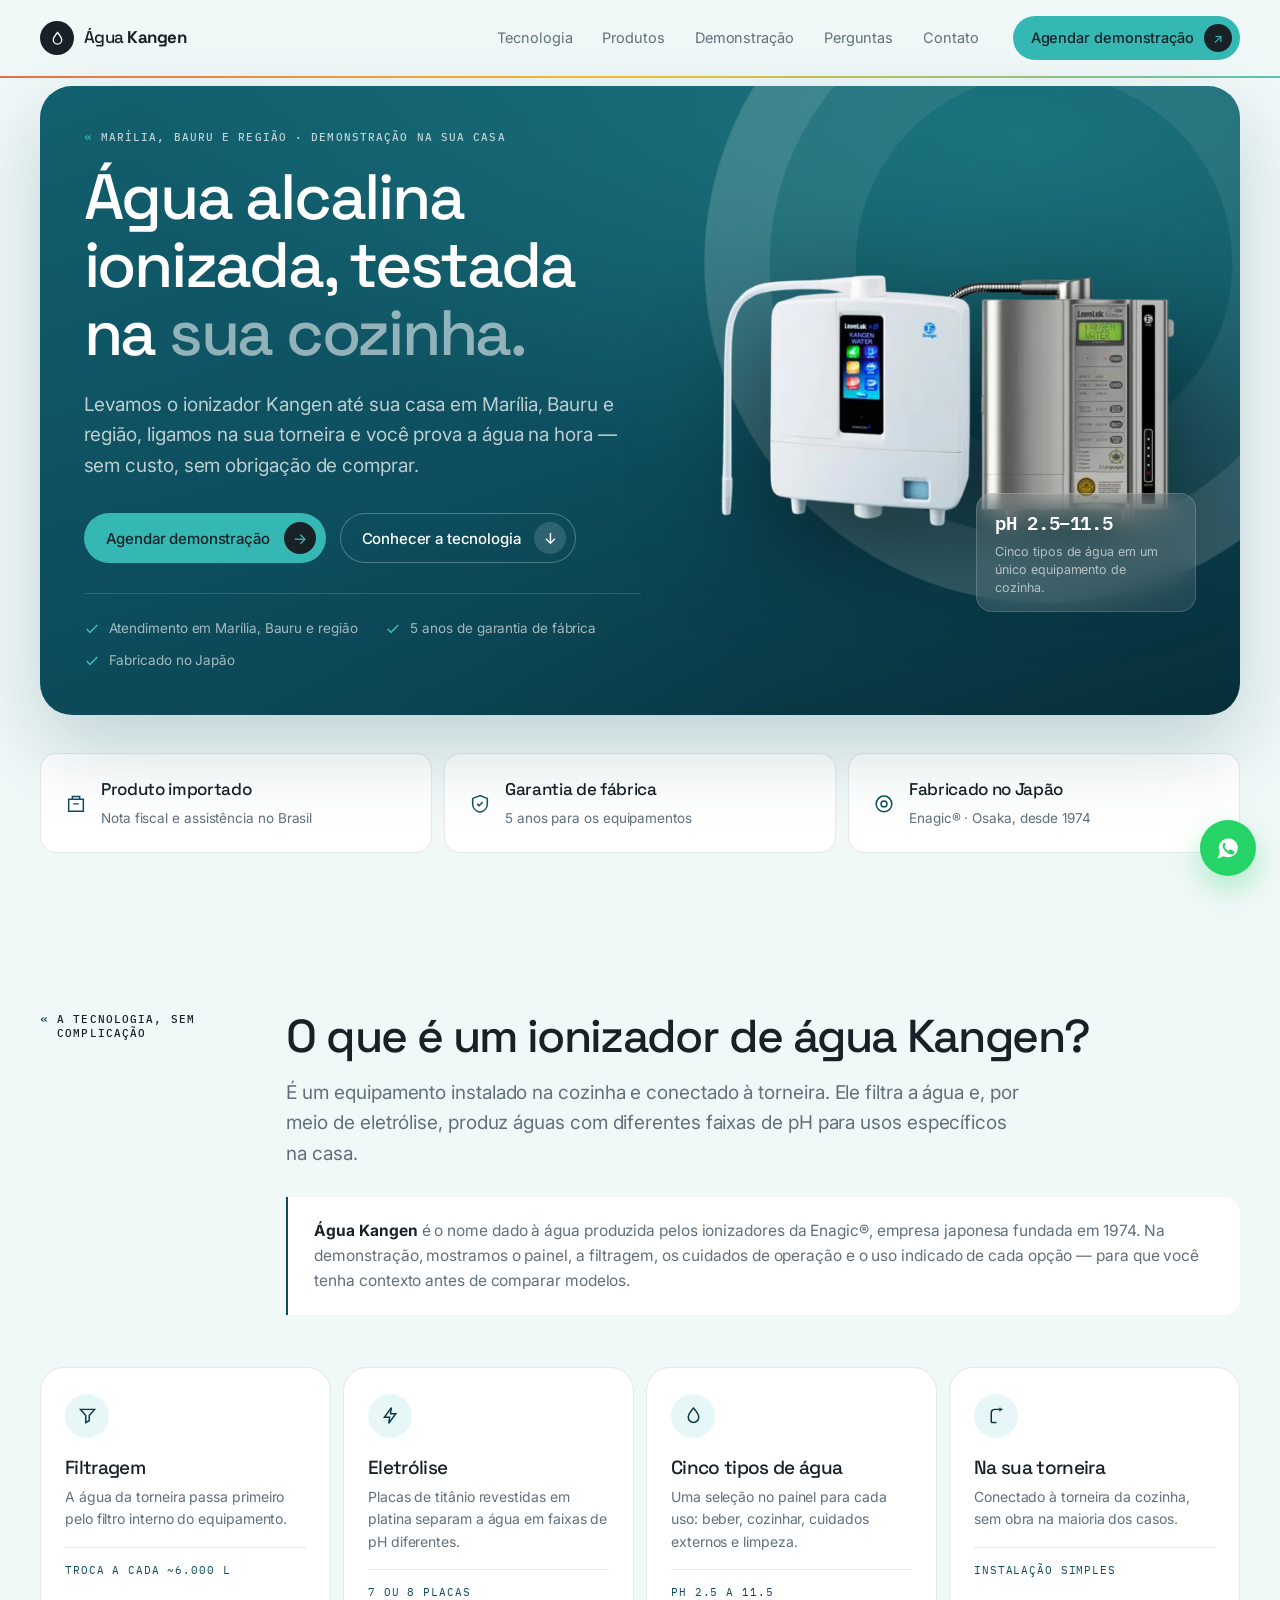
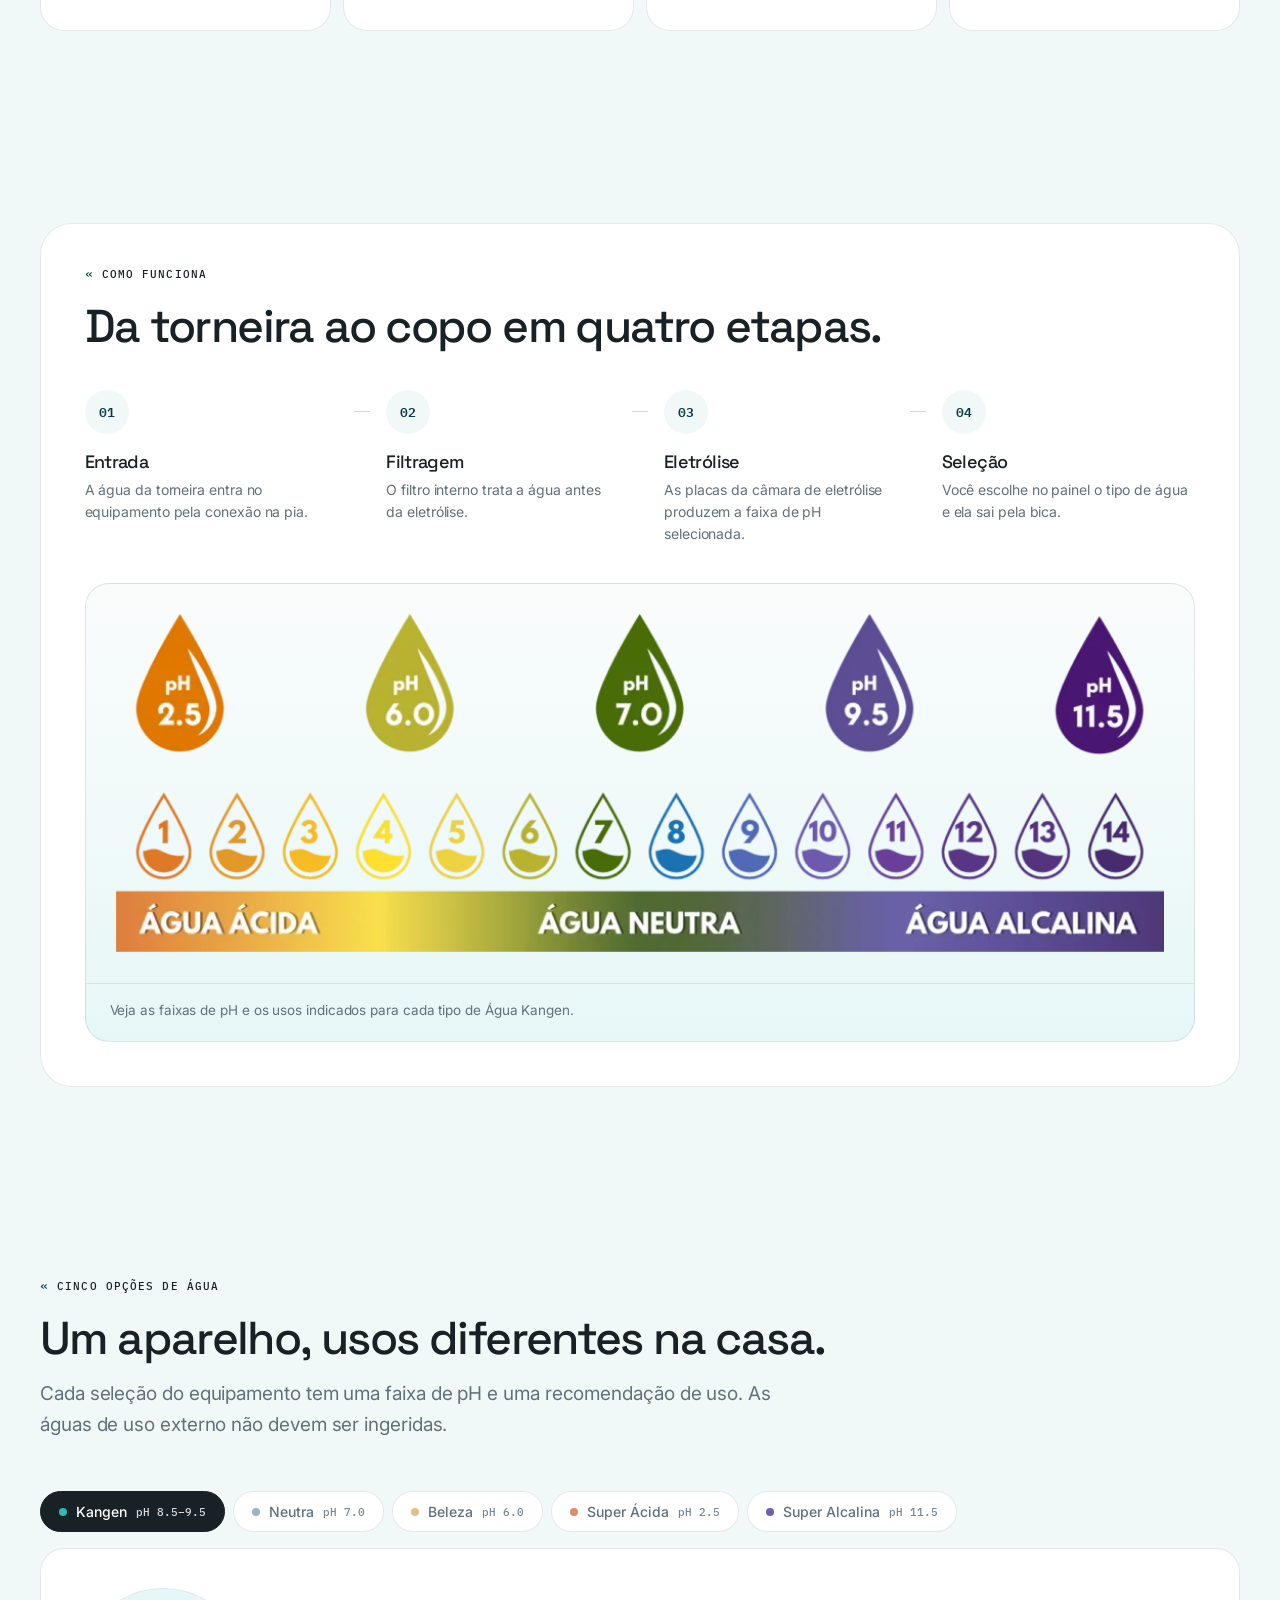
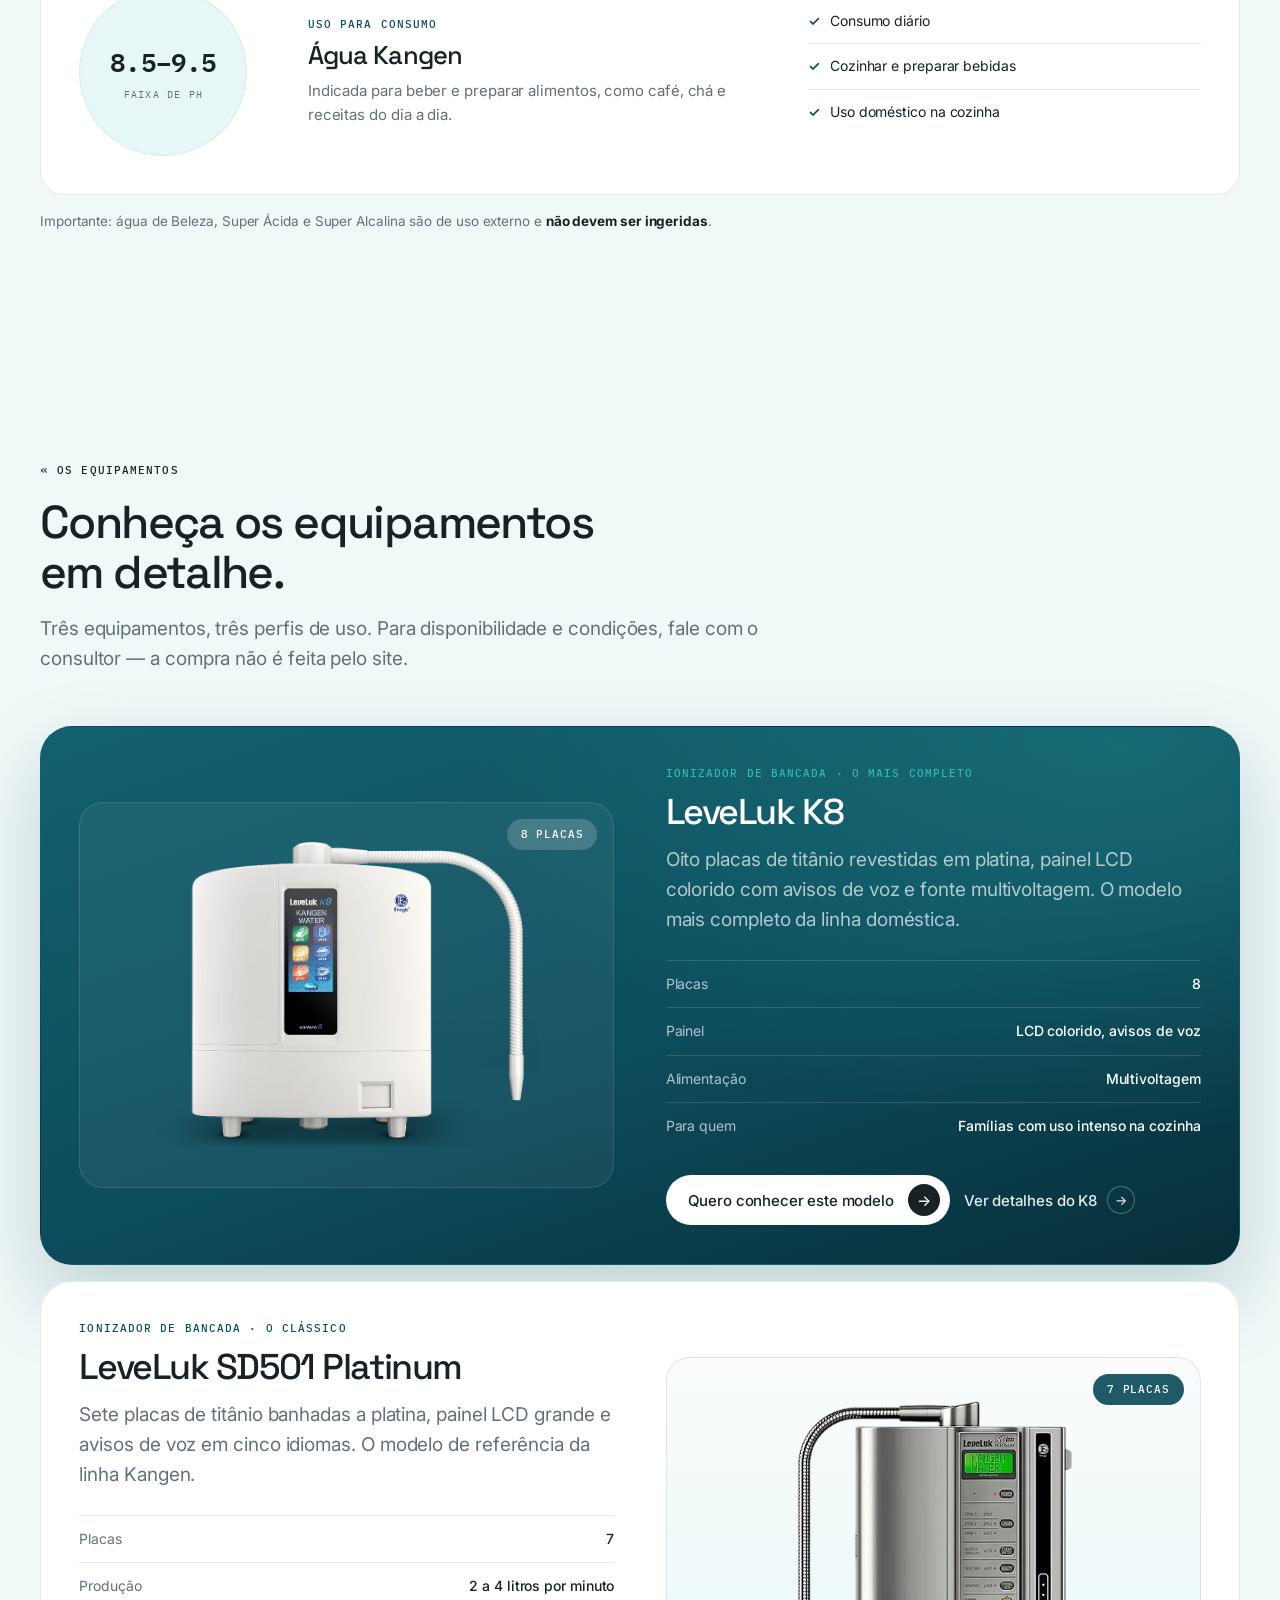
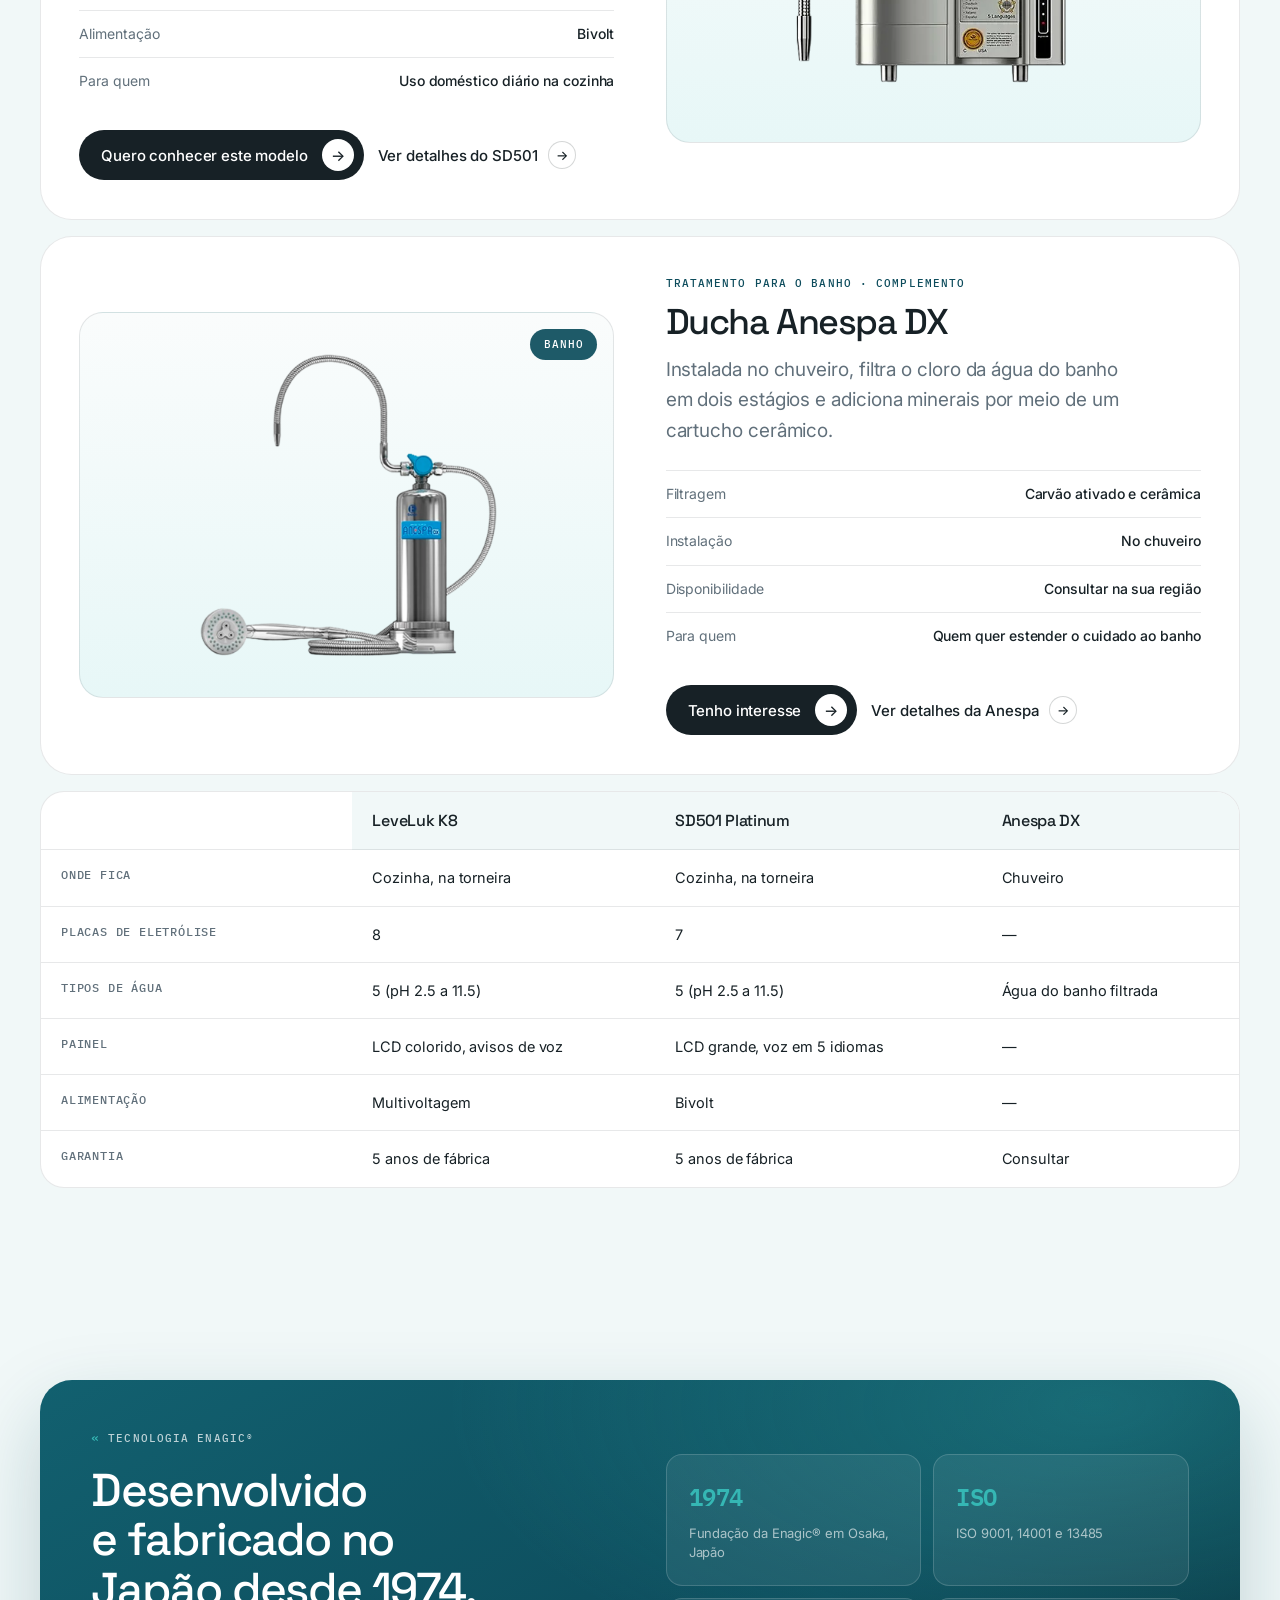
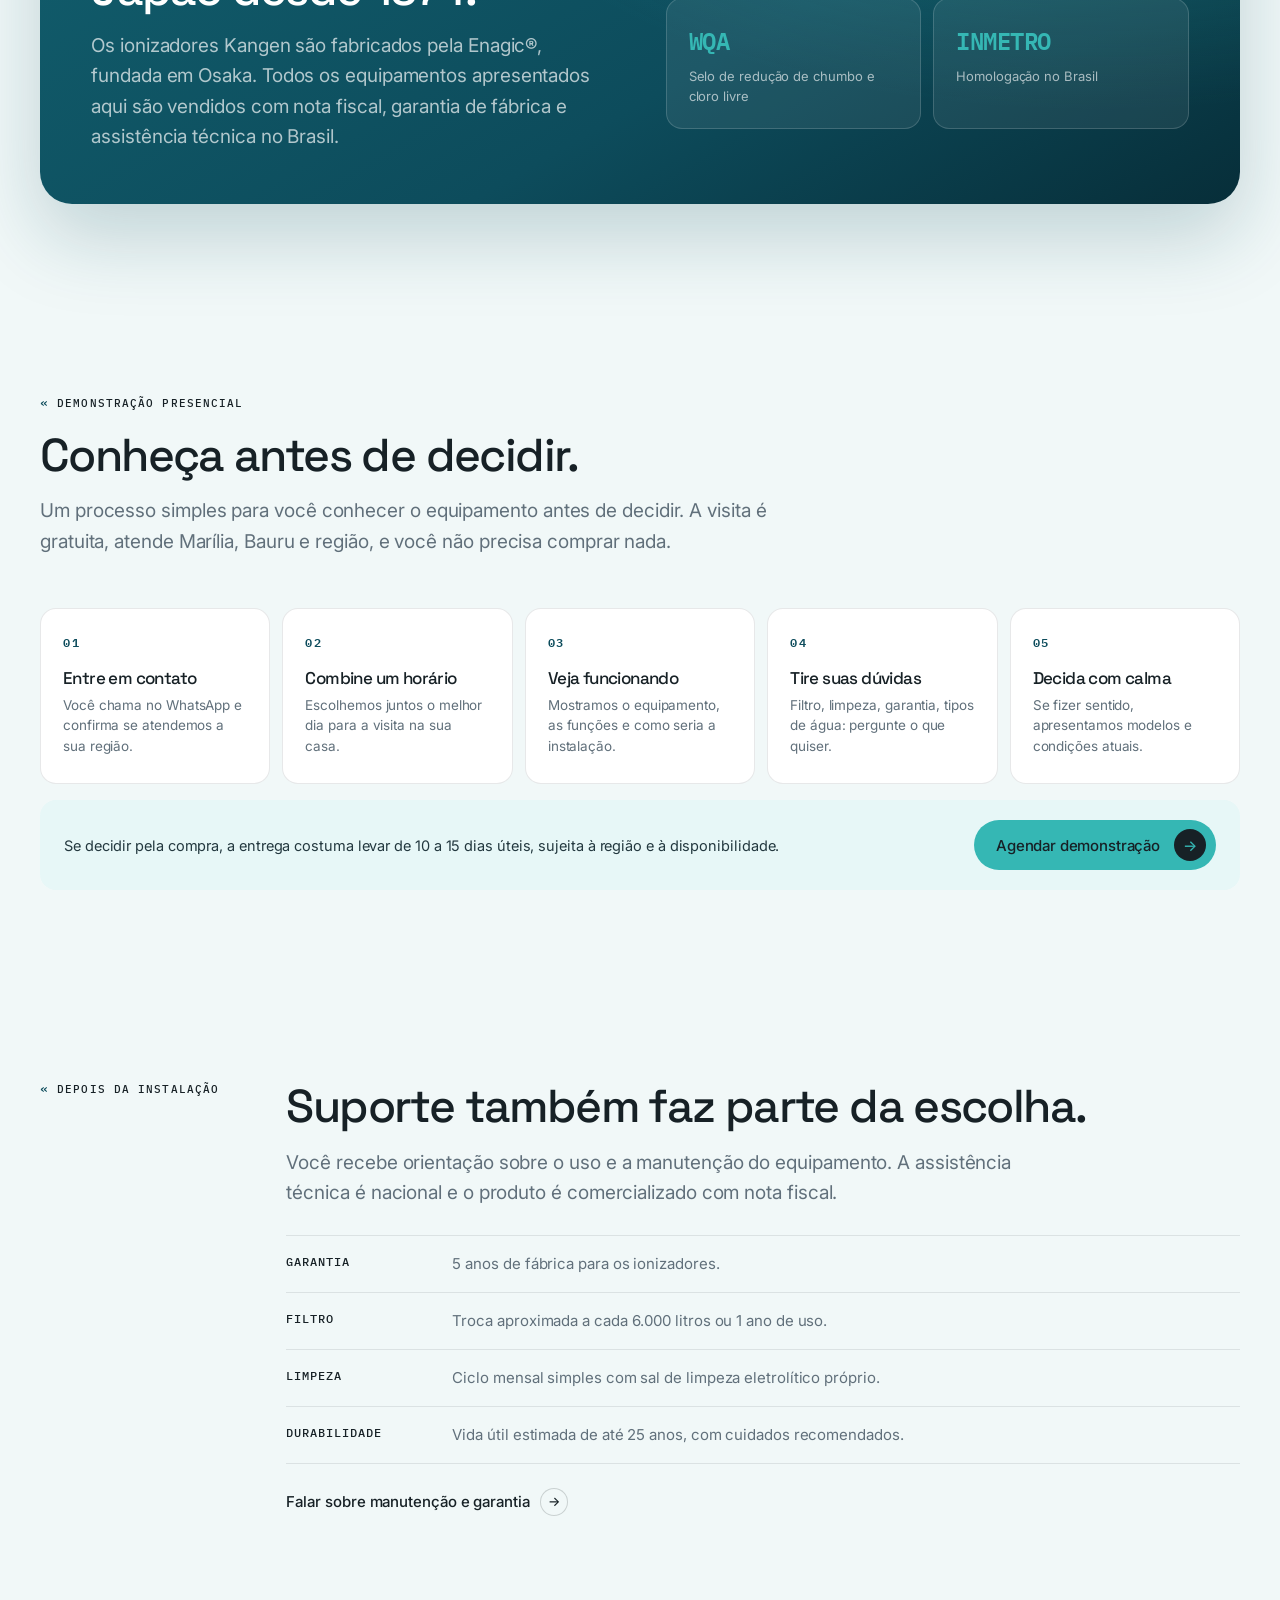
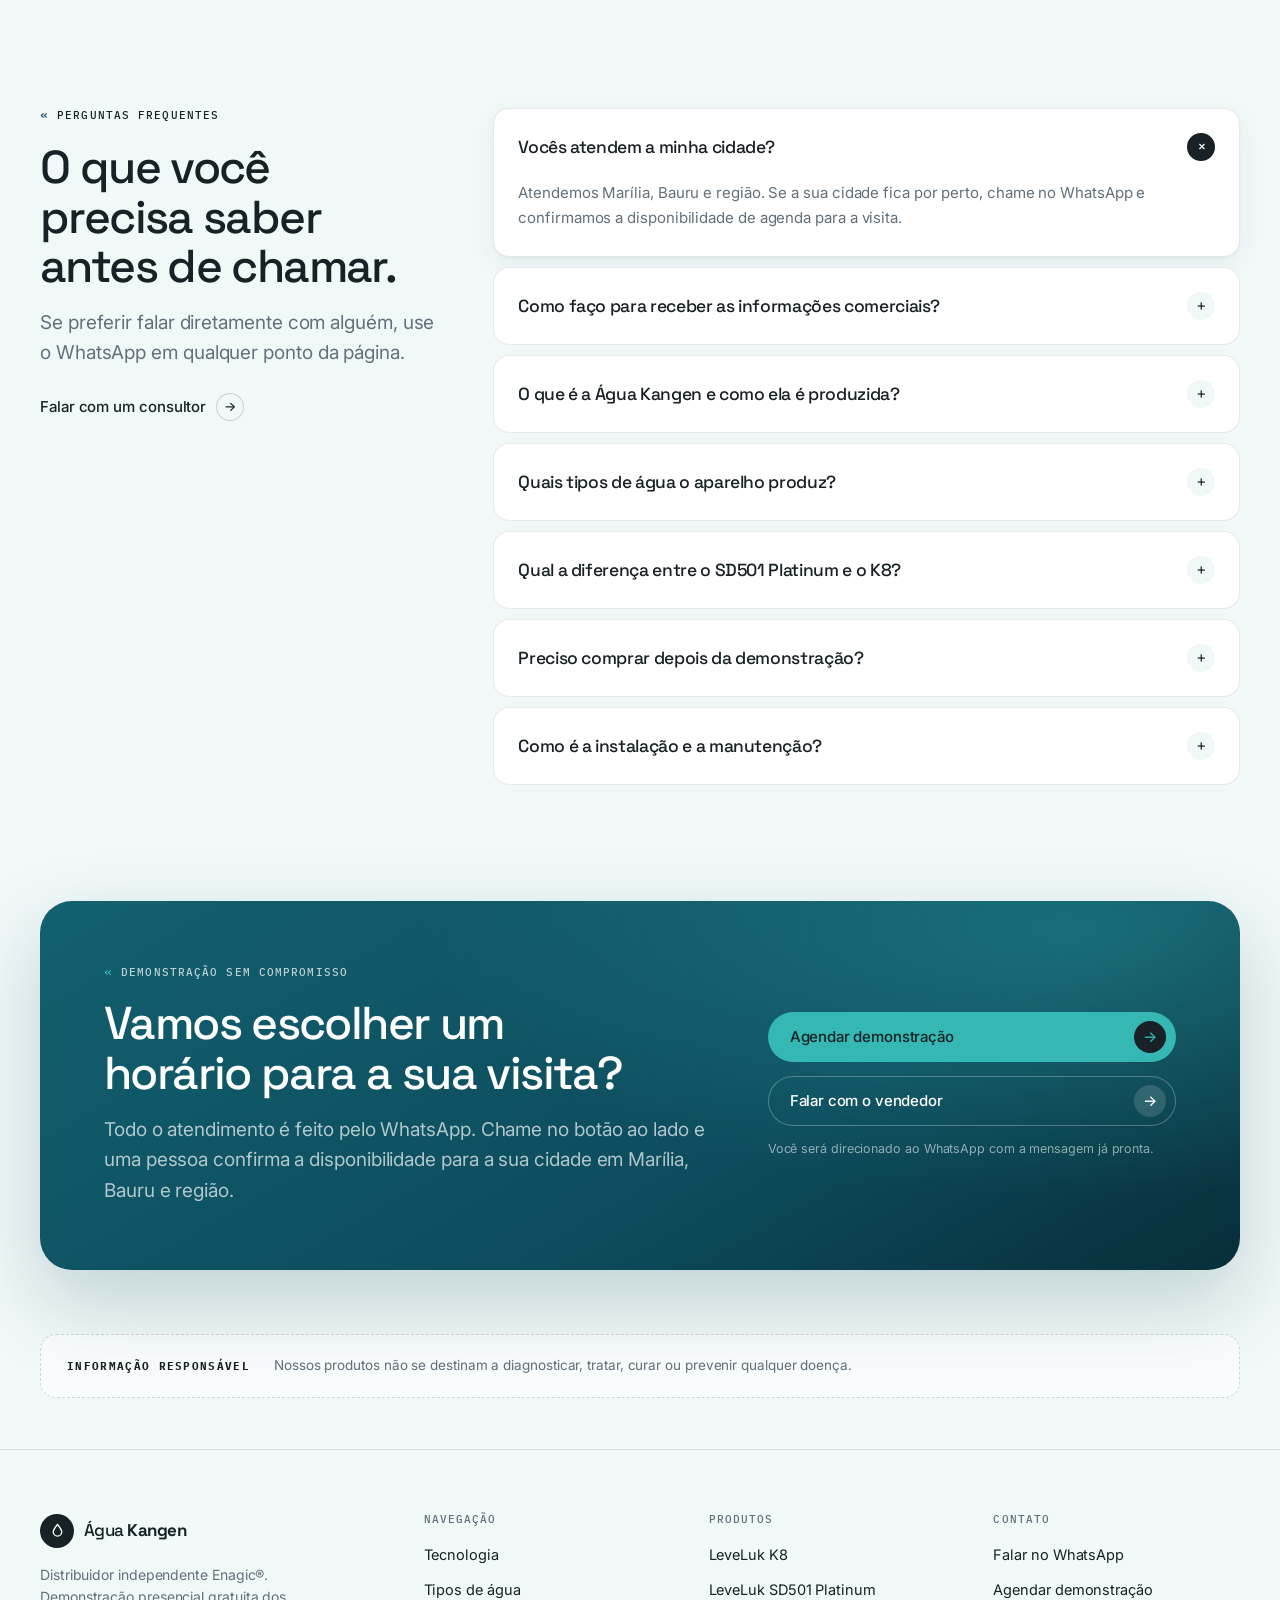
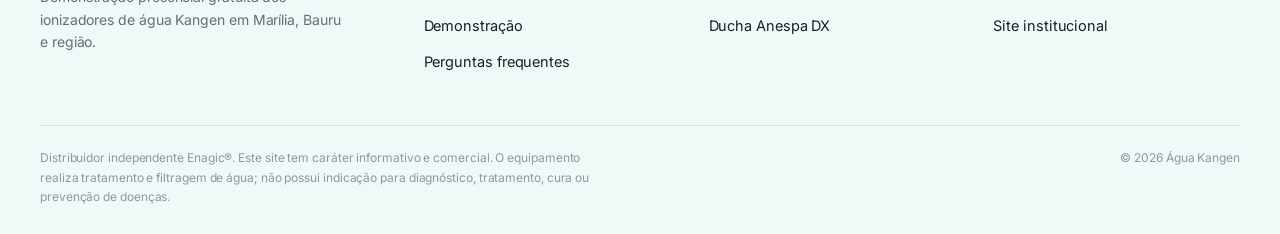
==== commit fec2018a: "Redesign site with product pages and SEO assets - Rework index.html, style.css and script.js; merge " ====
--- a/index.html
+++ b/index.html
@@ -3,420 +3,267 @@
 <head>
   <meta charset="utf-8">
   <meta name="viewport" content="width=device-width, initial-scale=1">
-  <meta name="description" content="Conheça pessoalmente os ionizadores de água Kangen da Enagic. Demonstração, instalação e atendimento local.">
-  <title>Água Kangen | Demonstração e atendimento local</title>
-  <meta property="og:title" content="Água Kangen | Demonstração e atendimento local">
-  <meta property="og:description" content="Conheça os ionizadores de água Kangen da Enagic em uma demonstração presencial, com orientação sobre modelos, instalação e suporte.">
-  <meta property="og:image" content="img/img-logo-kangen.jpg">
+  <title>Água Kangen em Marília e Bauru | Demonstração gratuita em casa</title>
+  <meta name="description" content="Ionizadores de água Kangen da Enagic em Marília, Bauru e região: LeveLuk K8, SD501 Platinum e Ducha Anespa DX. Demonstração gratuita na sua casa, sem compromisso.">
+  <meta name="robots" content="index,follow,max-image-preview:large">
+  <!-- Troque https://SEU-DOMINIO.com.br pelo domínio real em todo o projeto (ver produtos.json) -->
+  <link rel="canonical" href="https://SEU-DOMINIO.com.br/">
+  <meta name="theme-color" content="#0D4C5C">
+
   <meta property="og:type" content="website">
+  <meta property="og:site_name" content="Água Kangen">
+  <meta property="og:locale" content="pt_BR">
+  <meta property="og:url" content="https://SEU-DOMINIO.com.br/">
+  <meta property="og:title" content="Água Kangen em Marília e Bauru | Demonstração gratuita em casa">
+  <meta property="og:description" content="Conheça os ionizadores de água Kangen da Enagic em uma demonstração presencial em Marília, Bauru e região, com orientação sobre modelos, instalação e suporte.">
+  <meta property="og:image" content="https://SEU-DOMINIO.com.br/img/img-logo-kangen.jpg">
+  <meta property="og:image:width" content="1024">
+  <meta property="og:image:height" content="540">
+  <meta property="og:image:alt" content="Ionizadores de água Kangen LeveLuk K8 e SD501 Platinum">
   <meta name="twitter:card" content="summary_large_image">
-  <meta name="twitter:image" content="img/img-logo-kangen.jpg">
-  <!-- ATENÇÃO: og:image/twitter:image precisam de URL ABSOLUTA (https://seudominio.com/img/...) pra aparecer no preview do WhatsApp/Facebook. Troque assim que tiver domínio publicado. -->
-  <link rel="icon" href="img/img-logo-kangen.jpg">
+  <meta name="twitter:title" content="Água Kangen em Marília e Bauru | Demonstração gratuita em casa">
+  <meta name="twitter:description" content="Demonstração gratuita dos ionizadores de água Kangen da Enagic em Marília, Bauru e região, na sua casa e sem compromisso.">
+  <meta name="twitter:image" content="https://SEU-DOMINIO.com.br/img/img-logo-kangen.jpg">
+
+  <link rel="icon" href="favicon.svg" type="image/svg+xml">
+  <link rel="apple-touch-icon" href="img/apple-touch-icon.png">
+
+  <link rel="preload" as="image" href="img/03-png.webp" fetchpriority="high">
   <link rel="preconnect" href="https://fonts.googleapis.com">
   <link rel="preconnect" href="https://fonts.gstatic.com" crossorigin>
-  <link href="https://fonts.googleapis.com/css2?family=DM+Sans:wght@400;500;600;700&family=Playfair+Display:ital,wght@0,500;0,600;1,500&family=IBM+Plex+Mono:wght@500;600&display=swap" rel="stylesheet">
-  <style>
-:root{--blue-deep:#0B3D66;--blue-light:#2E8FC4;--cyan:#4EA8DE;--white:#FFFFFF;--gray-light:#F4F8FB;--ink:#0A2A3D;--ink2:#071D2B;--cream:#F4F8FB;--paper:#FFFFFF;--sage:#E6F4FB;--sand:#DCEFF9;--line:#D3E4EE;--muted:#54606B;--accent:#B8874A;--accent2:#0B7285;--blue:#2E8FC4;--mono:"IBM Plex Mono",ui-monospace,monospace;--ph-gradient:linear-gradient(90deg,#E4572E 0%,#F2B705 24%,#4EA8DE 52%,#0B7285 76%,#5B3E96 100%);--radius:18px}*{box-sizing:border-box}html{scroll-behavior:smooth}body{margin:0;background:var(--paper);color:var(--ink);font:16px/1.55 "DM Sans",sans-serif;-webkit-font-smoothing:antialiased}a{color:inherit;text-decoration:none}.ph-rule{height:3px;background:var(--ph-gradient);background-size:200% 100%;animation:phFlow 14s linear infinite}@keyframes phFlow{0%{background-position:0% 0}100%{background-position:200% 0}}@media(prefers-reduced-motion:reduce){.ph-rule{animation:none}}.container{width:min(1160px,calc(100% - 48px));margin:auto}.site-header{position:sticky;top:0;z-index:20;background:rgba(255,255,255,.92);backdrop-filter:blur(14px);border-bottom:1px solid rgba(15,76,129,.09)}.nav{height:76px;display:flex;align-items:center;gap:28px}.logo{display:flex;align-items:center;gap:9px;font-size:18px;letter-spacing:-.035em;white-space:nowrap}.logo strong{font-weight:700}.logo-mark{width:28px;height:28px;display:grid;place-items:center;border-radius:50%;background:var(--ink);color:white;font:17px "Playfair Display",serif}.desktop-nav{display:flex;gap:27px;margin-left:auto}.desktop-nav a{font-size:13px;color:var(--muted);transition:color .2s}.desktop-nav a:hover,.text-link:hover{color:var(--accent)}.header-cta{padding:10px 15px;background:var(--ink);color:#fff;border-radius:7px;font-size:13px;font-weight:700}.header-cta span{margin-left:5px}.hero{padding:82px 0 74px;background:linear-gradient(115deg,var(--gray-light) 0 55%,#e6f4fb 55%)}.hero-layout{display:grid;grid-template-columns:1.04fr .96fr;gap:64px;align-items:center}.eyebrow{display:flex;align-items:center;gap:9px;margin:0 0 15px;color:var(--muted);font-size:10px;letter-spacing:.14em;font-weight:700;text-transform:uppercase}.eyebrow span{width:26px;height:1px;background:var(--accent)}h1,h2{font-family:"Playfair Display",serif;font-weight:500;letter-spacing:-.05em;line-height:1.06}h1{font-size:clamp(43px,5vw,68px);margin:0 0 25px}h1 em,.visual-caption em{color:var(--accent);font-style:italic}.hero-text{max-width:530px;margin:0;color:var(--muted);font-size:18px}.hero-actions{display:flex;align-items:center;gap:28px;flex-wrap:wrap;margin-top:34px}.button{display:inline-flex;align-items:center;justify-content:center;gap:19px;padding:15px 19px;border:0;border-radius:7px;font:700 14px "DM Sans",sans-serif;cursor:pointer;transition:transform .2s,background .2s}.button:hover{transform:translateY(-2px)}.button-dark{background:var(--ink);color:white}.button-dark:hover{background:var(--ink2)}.text-link{font-size:14px;font-weight:700;transition:color .2s}
-button.text-link{display:inline-flex;align-items:center;padding:0;border:0;background:transparent;color:inherit;font:inherit;cursor:pointer}.text-link span{margin-left:6px;color:var(--accent);font-size:18px}.hero-note{display:flex;gap:8px;align-items:center;margin-top:30px;color:var(--muted);font-size:13px}.hero-note svg{width:17px;fill:none;stroke:var(--cyan);stroke-width:2.5}.hero-visual{min-height:475px;position:relative;overflow:hidden;padding:25px;background:#bed6cb}.visual-label{font-size:10px;letter-spacing:.15em;font-weight:700}.water-rings{position:absolute;top:22px;right:-90px;width:450px;height:450px;border:1px solid rgba(255,255,255,.52);border-radius:50%}.water-rings i{position:absolute;inset:43px;border:1px solid rgba(255,255,255,.55);border-radius:50%}.water-rings i:nth-child(2){inset:93px}.water-rings i:nth-child(3){inset:143px;background:rgba(255,255,255,.28)}.hero-machine{position:absolute;z-index:2;right:93px;top:104px;width:162px;height:218px;padding:31px 19px;border:7px solid #e8e9e2;border-radius:18px 18px 30px 30px;background:#f8f8f3;box-shadow:16px 14px 0 rgba(15,76,129,.08),0 16px 26px rgba(15,76,129,.12)}.hero-machine small{font-size:7px;color:#74807b;letter-spacing:.15em}.hero-machine b{display:block;margin-top:78px;font:35px "Playfair Display",serif}.hero-screen{position:absolute;left:34px;top:-35px;width:83px;height:54px;padding:12px;background:#0B3D66;border-radius:8px;display:flex;gap:5px}.hero-screen i{width:10px;height:10px;border-radius:50%;background:var(--cyan)}.hero-screen i:nth-child(2){background:var(--blue-light)}.hero-screen i:nth-child(3){background:#fff}.visual-card{position:absolute;z-index:3;right:22px;bottom:23px;width:238px;padding:18px;background:rgba(255,255,255,.93);box-shadow:0 10px 30px rgba(15,76,129,.08);font-size:13px}.visual-card p{margin:0 0 14px}.visual-card div{padding-top:9px;border-top:1px solid var(--line);font-size:12px;font-weight:700}.mini-dot{display:inline-block;width:7px;height:7px;margin-right:5px;border-radius:50%;background:var(--accent)}.visual-caption{position:absolute;z-index:2;bottom:28px;left:25px;font:39px/1.07 "Playfair Display",serif;letter-spacing:-.05em}.proof-strip{background:var(--ink);color:#fff}.proof-items{display:grid;grid-template-columns:repeat(3,1fr)}.proof-items>div{padding:24px 30px;border-left:1px solid rgba(255,255,255,.14)}.proof-items>div:first-child{padding-left:0;border:0}.proof-items strong,.proof-items span{display:block}.proof-items strong{font-size:14px}.proof-items span{margin-top:3px;color:rgba(255,255,255,.64);font-size:12px}.section{padding:110px 0}h2{margin:0 0 19px;font-size:clamp(34px,3.6vw,49px)}.split-intro{display:grid;grid-template-columns:.84fr 1.16fr;gap:110px}.intro-copy{max-width:590px}.intro-copy p,.section-heading>p:last-child{color:var(--muted);font-size:17px}.intro-copy .text-link{display:inline-block;margin-top:11px}.credentials{display:grid;grid-template-columns:repeat(4,1fr);gap:0;margin-top:72px;border-top:1px solid var(--line);border-bottom:1px solid var(--line)}.credentials div{min-height:118px;padding:25px;border-right:1px solid var(--line)}.credentials div:first-child{padding-left:0}.credentials div:last-child{border:0}.credentials b{display:block;margin-bottom:7px;color:var(--accent);font:27px "Playfair Display",serif}.credentials span{display:block;max-width:150px;color:var(--muted);font-size:12px}.water-section{background:var(--gray-light)}.section-heading{max-width:650px}.section-heading.centered{text-align:center;margin:0 auto}.section-heading.centered .eyebrow{justify-content:center}.water-tabs{display:flex;gap:7px;justify-content:center;flex-wrap:wrap;margin:45px 0 22px}.water-tab{display:flex;align-items:center;gap:8px;padding:10px 13px;border:1px solid transparent;background:transparent;border-radius:5px;color:var(--muted);font:600 13px "DM Sans",sans-serif;cursor:pointer}.water-tab i{width:8px;height:8px;border-radius:50%;background:var(--cyan)}.water-tab:nth-child(2) i{background:var(--blue-light)}.water-tab:nth-child(3) i{background:var(--blue-deep)}.water-tab:nth-child(4) i{background:#9bb8cc}.water-tab:nth-child(5) i{background:#bfdcf0}.water-tab small{font-size:10px;opacity:.75}.water-tab.active{background:#fff;border-color:var(--line);color:var(--ink);box-shadow:0 5px 12px rgba(15,76,129,.05)}.water-panel{display:grid;grid-template-columns:180px 1fr .8fr;gap:45px;align-items:center;padding:44px 48px;background:#fff;border:1px solid var(--line);border-radius:3px;min-height:244px;transition:opacity .2s,transform .2s}.water-panel.changing{opacity:0;transform:translateY(5px)}.water-meter{height:142px;display:flex;flex-direction:column;align-items:center;justify-content:center;background:#dcebf1;border-radius:50%}.water-meter span{font:38px "Playfair Display",serif;letter-spacing:-.06em}.water-meter small{font-size:10px;text-transform:uppercase;letter-spacing:.1em;color:var(--muted)}.panel-kicker{margin:0 0 4px;color:var(--accent);font-size:11px;font-weight:700;text-transform:uppercase;letter-spacing:.12em}.water-panel h3{margin:0 0 9px;font-size:28px;letter-spacing:-.04em}.water-panel p:not(.panel-kicker){margin:0;color:var(--muted);font-size:14px}.water-panel ul{margin:0;padding:0;list-style:none}.water-panel li{padding:9px 0;border-bottom:1px solid var(--line);font-size:13px}.water-panel li:before{content:"✓";margin-right:9px;color:var(--accent);font-weight:700}.water-warning{margin:18px 0 0;color:var(--muted);text-align:center;font-size:12px}.models-section{background:var(--cream)}.model-grid{display:grid;grid-template-columns:repeat(3,1fr);gap:20px;margin-top:50px}.model-card{position:relative;padding:26px;background:var(--paper);border:1px solid var(--line);border-radius:3px;transition:transform .25s,box-shadow .25s}.model-card:hover{transform:translateY(-5px);box-shadow:0 17px 30px rgba(15,76,129,.09)}.model-card.featured{border-top:3px solid var(--accent)}.model-top{display:flex;align-items:flex-start;justify-content:space-between;height:122px}.model-top>span{padding:5px 8px;background:var(--sage);font-size:10px;font-weight:700;text-transform:uppercase;letter-spacing:.08em}.model-icon{position:relative;width:70px;height:97px;border:4px solid #e5e7e0;border-radius:11px 11px 18px 18px;background:#f7f7f3;box-shadow:7px 7px 0 rgba(15,76,129,.07)}.model-icon:before{content:"";position:absolute;top:-15px;left:17px;width:28px;height:19px;border-radius:4px;background:var(--ink2)}.model-icon i{position:absolute;width:7px;height:7px;border-radius:50%;top:-9px;left:22px;background:var(--cyan)}.model-icon i:nth-child(2){left:32px;background:var(--blue-light)}.model-icon i:nth-child(3){left:42px;background:#fff}.model-icon.shower{height:72px;border-radius:50%;background:#d9e5df}.model-icon.shower:before{top:23px;left:-29px;width:43px;height:9px;border-radius:8px;background:#a9bbb1}.model-label{margin:0 0 5px;color:var(--accent);font-size:10px;text-transform:uppercase;letter-spacing:.12em;font-weight:700}.model-card h3{margin:0 0 12px;font-size:22px;letter-spacing:-.04em}.model-card>p:not(.model-label){min-height:88px;margin:0;color:var(--muted);font-size:14px}.model-card ul{margin:20px 0;padding:0;list-style:none;border-top:1px solid var(--line)}.model-card li{padding:8px 0;border-bottom:1px solid var(--line);font-size:12px}.model-card li:before{content:"•";color:var(--accent);margin-right:7px}.model-card .text-link{font-size:13px}.model-note{margin:20px 0 0;color:var(--muted);font-size:12px}.support-section{background:var(--sage)}.support-layout{display:grid;grid-template-columns:.75fr 1.25fr;gap:120px;align-items:center}.support-visual{width:280px;height:280px;position:relative;display:flex;flex-direction:column;justify-content:center;padding:42px;background:var(--ink);color:#fff;border-radius:50%;box-shadow:20px 20px 0 rgba(15,76,129,.09)}.support-visual:after{content:"";position:absolute;inset:17px;border:1px solid rgba(255,255,255,.25);border-radius:50%}.support-visual span,.support-visual p,.support-visual small{position:relative;z-index:1}.support-visual span{font:70px/1 "Playfair Display",serif;color:var(--cyan)}.support-visual p{margin:2px 0;color:#fff;font:21px/1.15 "Playfair Display",serif}.support-visual small{margin-top:10px;font-size:10px;text-transform:uppercase;letter-spacing:.12em;color:rgba(255,255,255,.58)}.support-copy{max-width:570px}.support-copy>p:not(.eyebrow){color:var(--muted);font-size:17px}.support-list{margin:30px 0;border-top:1px solid rgba(15,76,129,.15)}.support-list div{display:grid;grid-template-columns:100px 1fr;gap:12px;padding:14px 0;border-bottom:1px solid rgba(15,76,129,.15);font-size:14px}.support-list b{color:var(--ink)}.support-list span{color:var(--muted)}.process-grid{display:grid;grid-template-columns:repeat(4,1fr);margin-top:53px;border-top:1px solid var(--line)}.process-grid article{padding:25px 25px 0;border-right:1px solid var(--line)}.process-grid article:first-child{padding-left:0}.process-grid article:last-child{border:0}.process-grid span{color:var(--accent);font-size:12px;font-weight:700;letter-spacing:.1em}.process-grid h3{margin:18px 0 8px;font-size:18px;letter-spacing:-.03em}.process-grid p{margin:0;color:var(--muted);font-size:14px}.disclaimer-band{padding:19px 0;background:#e6f4fb;color:var(--ink)}.disclaimer-band .container{display:flex;gap:20px;align-items:baseline}.disclaimer-band strong{font-size:12px;text-transform:uppercase;letter-spacing:.11em}.disclaimer-band p{margin:0;font-size:13px;color:var(--muted)}.faq-section{padding-bottom:93px}.faq-layout{display:grid;grid-template-columns:.85fr 1.15fr;gap:110px}.faq-heading>p:last-of-type{max-width:330px;color:var(--muted);font-size:15px}.faq-heading .text-link{display:inline-block;margin-top:12px}.faq-list{border-top:1px solid var(--line)}details{border-bottom:1px solid var(--line)}summary{display:flex;align-items:center;justify-content:space-between;gap:20px;padding:19px 0;cursor:pointer;list-style:none;font-size:15px;font-weight:700}summary::-webkit-details-marker{display:none}summary span{color:var(--accent);font-size:22px;font-weight:400;transition:transform .2s}details[open] summary span{transform:rotate(45deg)}details p{padding:0 35px 19px 0;margin:0;color:var(--muted);font-size:13px}.contact{padding:0 0 100px}.contact-card{display:grid;grid-template-columns:1fr .9fr;gap:70px;padding:65px 72px;background:var(--ink);color:#fff;border-radius:3px}.contact-copy h2{color:white}.contact-copy>p:not(.eyebrow){max-width:460px;color:rgba(255,255,255,.66)}.contact-person{margin-top:32px;font-size:14px}.contact-person strong{color:#fff}.contact-form{display:flex;flex-direction:column;gap:15px}.contact-form label{color:rgba(255,255,255,.65);font-size:12px;font-weight:700}.contact-form input{width:100%;padding:13px 0;margin-top:6px;border:0;border-bottom:1px solid rgba(255,255,255,.34);outline:0;background:transparent;color:#fff;font:400 16px "DM Sans",sans-serif}.contact-form input:focus{border-color:#fff}.contact-form input::placeholder{color:rgba(255,255,255,.38)}.button-light{margin-top:12px;background:#fff;color:var(--ink)}.button-light:hover{background:var(--sand)}.contact-form small{color:rgba(255,255,255,.48);font-size:11px;line-height:1.4}.contact-action{display:flex;flex-direction:column;align-items:flex-start;justify-content:center;gap:14px}.contact-action .button{margin-top:0}.contact-action small{color:rgba(255,255,255,.48);font-size:11px;line-height:1.4}footer{padding:37px 0 25px;background:#e6f4fb}.footer-top{display:flex;align-items:center;justify-content:space-between;gap:30px}.footer-top p{margin:0 0 4px;color:var(--muted);font-size:13px}.footer-top a:not(.logo){font-size:13px;font-weight:700}.footer-bottom{margin-top:28px;padding-top:18px;border-top:1px solid rgba(15,76,129,.15);color:var(--muted);font-size:11px}.footer-bottom a{text-decoration:underline}.whatsapp-float{position:fixed;z-index:20;right:24px;bottom:24px;width:54px;height:54px;display:grid;place-items:center;border-radius:50%;background:#25d366;color:#fff;box-shadow:0 9px 24px rgba(0,0,0,.18);transition:transform .2s}.whatsapp-float:hover{transform:scale(1.08)}.whatsapp-float svg{width:29px;fill:currentColor}.reveal{opacity:0;transform:translateY(18px);transition:opacity .6s ease,transform .6s ease}.reveal.is-visible{opacity:1;transform:none}.delay-1{transition-delay:.1s}.delay-2{transition-delay:.2s}.delay-3{transition-delay:.3s}@media(max-width:900px){.desktop-nav{display:none}.hero-layout,.split-intro,.support-layout,.faq-layout,.contact-card{grid-template-columns:1fr;gap:43px}.hero{padding:64px 0 0}.proof-items{grid-template-columns:1fr}.proof-items>div,.proof-items>div:first-child{padding:18px 0;border:0;border-bottom:1px solid rgba(255,255,255,.14)}.proof-items>div:last-child{border:0}.section{padding:75px 0}.credentials{margin-top:50px}.water-panel{grid-template-columns:150px 1fr;gap:28px}.water-panel ul{grid-column:1/-1;display:grid;grid-template-columns:repeat(3,1fr);gap:14px}.water-panel li{border-top:1px solid var(--line)}.model-grid{grid-template-columns:1fr}.model-card>p:not(.model-label){min-height:0}.support-visual{margin:auto}.process-grid{grid-template-columns:1fr 1fr}.process-grid article:nth-child(2){border-right:0}.process-grid article:nth-child(-n+2){border-bottom:1px solid var(--line)}.process-grid article,.process-grid article:first-child{padding:24px 20px}.contact{padding-bottom:70px}.contact-card{padding:44px 35px}}@media(max-width:560px){.container{width:min(100% - 32px,1160px)}.nav{height:66px}.logo{font-size:16px}.logo-mark{width:25px;height:25px}.header-cta{padding:9px 10px;font-size:12px}.header-cta span{display:none}.hero{padding-top:46px}.hero-text{font-size:16px}.hero-actions{align-items:flex-start;flex-direction:column;gap:17px}.hero-visual{min-height:355px}.hero-machine{transform:scale(.8);transform-origin:top right;right:52px}.visual-caption{font-size:31px}.visual-card{width:200px}.credentials{grid-template-columns:1fr 1fr}.credentials div,.credentials div:first-child{min-height:105px;padding:20px;border-right:1px solid var(--line)}.credentials div:nth-child(2){border-right:0}.water-tab{padding:8px}.water-tab small{display:none}.water-panel{grid-template-columns:1fr;padding:30px 25px;text-align:center}.water-meter{width:130px;height:130px;margin:auto}.water-panel ul{grid-template-columns:1fr;text-align:left}.model-grid{margin-top:35px}.support-visual{transform:scale(.85);margin:-22px auto}.support-list div{grid-template-columns:1fr;gap:3px}.process-grid{grid-template-columns:1fr}.process-grid article,.process-grid article:first-child{padding:22px 0;border-right:0;border-bottom:1px solid var(--line)}.disclaimer-band .container{display:block}.disclaimer-band p{margin-top:5px}.contact-card{padding:36px 22px}.footer-top{align-items:flex-start;flex-direction:column;gap:20px}.whatsapp-float{right:16px;bottom:16px;width:50px;height:50px}}
-
-/* Fotos reais dos equipamentos */
-.hero-photo {
-  display: grid;
-  place-items: center;
-  min-height: 475px;
-  padding: 34px;
-  background: transparent !important;
+  <link href="https://fonts.googleapis.com/css2?family=Inter:wght@400;500;600&family=Space+Grotesk:wght@500;700&family=IBM+Plex+Mono:wght@500;600&display=swap" rel="stylesheet">
+  <link rel="stylesheet" href="style.css">
+
+  <script type="application/ld+json">
+{
+  "@context": "https://schema.org",
+  "@graph": [
+    {
+      "@type": "LocalBusiness",
+      "@id": "https://SEU-DOMINIO.com.br/#organizacao",
+      "name": "Água Kangen Marília e Bauru — distribuidor independente Enagic",
+      "url": "https://SEU-DOMINIO.com.br/",
+      "logo": "https://SEU-DOMINIO.com.br/img/apple-touch-icon.png",
+      "description": "Demonstração presencial gratuita dos ionizadores de água Kangen da Enagic em Marília, Bauru e região, com orientação sobre modelos, instalação e suporte.",
+      "areaServed": [
+        { "@type": "City", "name": "Marília", "addressRegion": "SP", "addressCountry": "BR" },
+        { "@type": "City", "name": "Bauru", "addressRegion": "SP", "addressCountry": "BR" },
+        { "@type": "AdministrativeArea", "name": "Região de Marília e Bauru, interior de São Paulo" }
+      ],
+      "makesOffer": [
+        { "@type": "Offer", "itemOffered": { "@type": "Service", "name": "Demonstração presencial gratuita de ionizador de água Kangen" } }
+      ],
+      "sameAs": ["https://kangensaude.com.br/"]
+    },
+    {
+      "@type": "WebSite",
+      "@id": "https://SEU-DOMINIO.com.br/#site",
+      "url": "https://SEU-DOMINIO.com.br/",
+      "name": "Água Kangen",
+      "inLanguage": "pt-BR",
+      "publisher": { "@id": "https://SEU-DOMINIO.com.br/#organizacao" }
+    },
+    {
+      "@type": "ItemList",
+      "name": "Ionizadores de água Kangen",
+      "itemListElement": [
+        { "@type": "ListItem", "position": 1, "url": "https://SEU-DOMINIO.com.br/produtos/leveluk-k8/", "name": "LeveLuk K8" },
+        { "@type": "ListItem", "position": 2, "url": "https://SEU-DOMINIO.com.br/produtos/leveluk-sd501-platinum/", "name": "LeveLuk SD501 Platinum" },
+        { "@type": "ListItem", "position": 3, "url": "https://SEU-DOMINIO.com.br/produtos/anespa-dx/", "name": "Ducha Anespa DX" }
+      ]
+    },
+    {
+      "@type": "FAQPage",
+      "mainEntity": [
+        {
+          "@type": "Question",
+          "name": "Vocês atendem a minha cidade?",
+          "acceptedAnswer": { "@type": "Answer", "text": "Atendemos Marília, Bauru e região. Se a sua cidade fica por perto, chame no WhatsApp e confirmamos a disponibilidade de agenda para a visita." }
+        },
+        {
+          "@type": "Question",
+          "name": "Como faço para receber as informações comerciais?",
+          "acceptedAnswer": { "@type": "Answer", "text": "As informações comerciais não são divulgadas no site. Fale com o consultor pelo WhatsApp ou agende a demonstração gratuita: assim entendemos sua necessidade, indicamos o modelo certo e passamos todas as condições diretamente com você, sem compromisso." }
+        },
+        {
+          "@type": "Question",
+          "name": "O que é a Água Kangen e como ela é produzida?",
+          "acceptedAnswer": { "@type": "Answer", "text": "É a água produzida pelos ionizadores Enagic. O equipamento filtra a água da torneira e usa eletrólise para produzir opções com diferentes faixas de pH." }
+        },
+        {
+          "@type": "Question",
+          "name": "Quais tipos de água o aparelho produz?",
+          "acceptedAnswer": { "@type": "Answer", "text": "Água Kangen (pH 8.5–9.5), Neutra (pH 7.0), de Beleza (pH 6.0), Super Ácida (pH 2.5) e Super Alcalina (pH 11.5). Cada uma tem indicação de uso específica; as três últimas são de uso externo e não devem ser ingeridas." }
+        },
+        {
+          "@type": "Question",
+          "name": "Qual a diferença entre o SD501 Platinum e o K8?",
+          "acceptedAnswer": { "@type": "Answer", "text": "O SD501 possui sete placas e painel LCD. O K8 possui oito placas, painel colorido e recursos de orientação por voz que podem variar conforme a versão. Apresentamos os dois modelos e seus recursos na demonstração." }
+        },
+        {
+          "@type": "Question",
+          "name": "Preciso comprar depois da demonstração?",
+          "acceptedAnswer": { "@type": "Answer", "text": "Não. A demonstração é gratuita e sem obrigação de compra. Ela serve para você ver o equipamento funcionando na sua cozinha e tirar dúvidas antes de decidir." }
+        },
+        {
+          "@type": "Question",
+          "name": "Como é a instalação e a manutenção?",
+          "acceptedAnswer": { "@type": "Answer", "text": "Os ionizadores de bancada são conectados à torneira da cozinha, sem obra na maioria dos casos. A troca de filtro é feita a cada cerca de 6.000 litros ou 1 ano de uso, e a limpeza é um ciclo mensal com sal de limpeza eletrolítico próprio." }
+        }
+      ]
+    }
+  ]
 }
-
-.hero-carousel {
-  position: relative;
-  width: min(100%, 520px);
-  aspect-ratio: 573 / 457;
-}
-
-.hero-carousel img {
-  position: absolute;
-  inset: 0;
-  width: 100%;
-  height: 100%;
-  object-fit: contain;
-  opacity: 0;
-  filter: drop-shadow(22px 22px 22px rgba(15, 76, 129, .16));
-  animation: heroFilterCarousel 12s infinite;
-}
-
-.hero-carousel img:nth-child(2) {
-  animation-delay: 4s;
-}
-
-.hero-carousel img:nth-child(3) {
-  animation-delay: 8s;
-}
-
-@keyframes heroFilterCarousel {
-  0%, 28% {
-    opacity: 1;
-  }
-
-  34%, 94% {
-    opacity: 0;
-  }
-
-  100% {
-    opacity: 1;
-  }
-}
-
-.product-showcase {
-  display: grid;
-  grid-template-columns: 1.15fr .85fr;
-  gap: 22px;
-  margin-top: 64px;
-}
-
-.single-image-showcase {
-  grid-template-columns: minmax(0, 1fr);
-}
-
-.product-showcase figure,
-.demo-photo {
-  margin: 0;
-  overflow: hidden;
-  border: 1px solid var(--line);
-  border-radius: 4px;
-  background: #fff;
-  box-shadow: 0 14px 30px rgba(15, 76, 129, .06);
-}
-
-.product-showcase img,
-.demo-photo img {
-  display: block;
-  width: 100%;
-  height: 330px;
-  object-fit: cover;
-}
-
-.product-showcase figure:nth-child(2) img {
-  object-fit: contain;
-  padding: 26px;
-  background: #f4f8fb;
-}
-
-.product-showcase figcaption {
-  padding: 15px 18px;
-  color: var(--muted);
-  font-size: 13px;
-}
-
-.model-top img {
-  width: 178px;
-  max-width: 66%;
-  height: 122px;
-  object-fit: contain;
-  object-position: right top;
-  margin-top: -12px;
-}
-
-.demo-photo {
-  position: relative;
-  max-width: 760px;
-  margin: 42px auto 0;
-}
-
-.demo-photo img {
-  height: 340px;
-  object-fit: contain;
-  background: #fff;
-}
-
-.demo-carousel {
-  min-height: 340px;
-}
-
-.carousel-track {
-  position: relative;
-  height: 340px;
-}
-
-.carousel-track img {
-  position: absolute;
-  inset: 0;
-  width: 100%;
-  opacity: 0;
-  transition: opacity .28s ease;
-}
-
-.carousel-track img.is-active {
-  opacity: 1;
-}
-
-.carousel-arrow {
-  position: absolute;
-  top: 50%;
-  z-index: 3;
-  width: 44px;
-  height: 44px;
-  display: grid;
-  place-items: center;
-  border: 0;
-  border-radius: 50%;
-  background: rgba(15, 76, 129, .92);
-  color: #fff;
-  font: 34px/1 "DM Sans", sans-serif;
-  cursor: pointer;
-  transform: translateY(-50%);
-  transition: background .2s, transform .2s;
-}
-
-.carousel-arrow:hover {
-  background: var(--ink2);
-  transform: translateY(-50%) scale(1.06);
-}
-
-.carousel-prev {
-  left: 16px;
-}
-
-.carousel-next {
-  right: 16px;
-}
-
-@media (max-width: 900px) {
-  .hero-photo {
-    min-height: 430px;
-  }
-
-  .product-showcase {
-    grid-template-columns: 1fr;
-    margin-top: 44px;
-  }
-
-  .product-showcase img,
-  .demo-photo img,
-  .carousel-track {
-    height: 300px;
-  }
-
-  .demo-carousel {
-    min-height: 300px;
-  }
-
-  .model-top img {
-    width: 190px;
-    max-width: 58%;
-  }
-}
-
-@media (max-width: 560px) {
-  .hero-photo {
-    min-height: 315px;
-    padding: 20px;
-  }
-
-  .product-showcase img,
-  .demo-photo img,
-  .carousel-track {
-    height: 230px;
-  }
-
-  .demo-carousel {
-    min-height: 230px;
-  }
-
-  .carousel-arrow {
-    width: 38px;
-    height: 38px;
-    font-size: 29px;
-  }
-
-  .carousel-prev {
-    left: 10px;
-  }
-
-  .carousel-next {
-    right: 10px;
-  }
-
-  .product-showcase figure:nth-child(2) img {
-    padding: 18px;
-  }
-
-  .model-top {
-    height: 112px;
-  }
-
-  .model-top img {
-    width: 156px;
-    max-width: 62%;
-    height: 108px;
-    margin-top: -6px;
-  }
-
-  .demo-photo {
-    margin-top: 30px;
-  }
-}
-
-
-/* Catálogo de produtos */
-.catalog-section{background:var(--paper)}
-.catalog-notice{margin:28px 0 0;padding:16px 20px;border:1px solid var(--line);border-radius:4px;background:var(--sage);color:var(--ink);font-size:13px}
-.catalog-filters{display:flex;gap:8px;flex-wrap:wrap;justify-content:center;margin:36px 0 28px}
-.catalog-filter{padding:9px 16px;border:1px solid var(--line);border-radius:5px;background:#fff;color:var(--muted);font:600 13px "DM Sans",sans-serif;cursor:pointer;transition:all .2s}
-.catalog-filter.active,.catalog-filter:hover{border-color:var(--accent);color:var(--ink);background:#fff;box-shadow:0 4px 10px rgba(15,76,129,.06)}
-.catalog-grid{display:grid;grid-template-columns:repeat(3,1fr);gap:20px;margin-top:10px}
-.catalog-card{display:flex;flex-direction:column;padding:24px;background:#fff;border:1px solid var(--line);border-radius:3px;transition:transform .25s,box-shadow .25s}
-.catalog-card:hover{transform:translateY(-4px);box-shadow:0 14px 28px rgba(15,76,129,.08)}
-.catalog-card.featured{border-top:3px solid var(--accent)}
-.catalog-card-top{display:flex;align-items:flex-start;justify-content:space-between;gap:12px;margin-bottom:14px}
-.catalog-card-top span{padding:5px 8px;background:var(--sage);font-size:10px;font-weight:700;text-transform:uppercase;letter-spacing:.08em;white-space:nowrap}
-.catalog-card img{width:100%;height:160px;object-fit:contain;margin-bottom:14px}
-.catalog-category{margin:0 0 4px;color:var(--accent);font-size:10px;text-transform:uppercase;letter-spacing:.12em;font-weight:700}
-.catalog-card h3{margin:0 0 10px;font-size:21px;letter-spacing:-.04em}
-.catalog-card>p:not(.catalog-category){flex:1;margin:0;color:var(--muted);font-size:14px;line-height:1.5}
-.catalog-actions{display:flex;flex-wrap:wrap;gap:12px;margin-top:18px;padding-top:16px;border-top:1px solid var(--line)}
-.catalog-actions .button{padding:11px 15px;font-size:13px}
-.catalog-actions .text-link{font-size:13px}
-.catalog-footer-note{margin:24px 0 0;color:var(--muted);font-size:12px;text-align:center}
-.model-link-catalog{display:inline-block;margin-top:16px}
-button.text-link{display:inline-flex;align-items:center;padding:0;border:0;background:transparent;color:inherit;font:inherit;cursor:pointer}
-.mobile-nav-toggle{display:none;margin-left:auto;padding:8px 10px;border:1px solid var(--line);border-radius:6px;background:#fff;color:var(--ink);font:600 13px "DM Sans",sans-serif;cursor:pointer}
-.product-modal{position:fixed;inset:0;z-index:50;display:none;align-items:center;justify-content:center;padding:24px;background:rgba(15,76,129,.45)}
-.product-modal.is-open{display:flex}
-.product-modal-dialog{position:relative;width:min(920px,100%);max-height:calc(100vh - 48px);overflow:auto;background:#fff;border-radius:6px;box-shadow:0 24px 60px rgba(15,76,129,.2)}
-.product-modal-close{position:absolute;top:14px;right:14px;z-index:2;width:38px;height:38px;border:0;border-radius:50%;background:var(--gray-light);color:var(--ink);font-size:24px;line-height:1;cursor:pointer}
-.product-modal-body{padding:36px 40px 40px}
-.product-modal-header{display:grid;grid-template-columns:1fr 1fr;gap:32px;align-items:start;margin-bottom:28px}
-.product-modal-gallery img{width:100%;height:280px;object-fit:contain;background:var(--gray-light);border:1px solid var(--line);border-radius:4px}
-.product-modal-thumbs{display:flex;gap:8px;margin-top:10px;flex-wrap:wrap}
-.product-modal-thumbs button{padding:0;border:1px solid var(--line);border-radius:4px;background:#fff;cursor:pointer;overflow:hidden}
-.product-modal-thumbs img{width:64px;height:52px;object-fit:contain;display:block}
-.product-modal-thumbs button.active{border-color:var(--accent)}
-.product-modal-info .catalog-category{margin-bottom:6px}
-.product-modal-info h3{margin:0 0 12px;font-size:30px;letter-spacing:-.04em}
-.product-modal-info>p{color:var(--muted);font-size:15px;line-height:1.6}
-.product-specs{margin:28px 0;border-top:1px solid var(--line)}
-.product-specs h4,.product-indicated h4{margin:0 0 14px;font-size:16px;letter-spacing:-.02em}
-.product-specs table{width:100%;border-collapse:collapse;font-size:13px}
-.product-specs th,.product-specs td{padding:11px 0;border-bottom:1px solid var(--line);text-align:left;vertical-align:top}
-.product-specs th{width:38%;color:var(--ink);font-weight:700}
-.product-specs td{color:var(--muted)}
-.product-indicated{margin-top:24px}
-.product-indicated ul{margin:0;padding:0 0 0 18px;color:var(--muted);font-size:14px;line-height:1.7}
-.product-modal-actions{display:flex;flex-wrap:wrap;gap:14px;margin-top:28px;padding-top:22px;border-top:1px solid var(--line)}
-@media(max-width:900px){.catalog-grid{grid-template-columns:1fr}.product-modal-header{grid-template-columns:1fr}.mobile-nav-toggle{display:block}.desktop-nav.is-open{position:absolute;top:76px;left:0;right:0;display:flex;flex-direction:column;gap:0;padding:12px 24px;background:#fff;border-bottom:1px solid var(--line);box-shadow:0 8px 20px rgba(15,76,129,.08)}.desktop-nav.is-open a{padding:12px 0;border-bottom:1px solid var(--line)}.desktop-nav.is-open a:last-child{border:0}.site-header .nav{position:relative;flex-wrap:wrap}.product-modal-body{padding:28px 22px 30px}}
-@media(max-width:560px){.catalog-actions{flex-direction:column;align-items:flex-start}.product-modal-actions{flex-direction:column;align-items:stretch}.product-modal-actions .button,.product-modal-actions .text-link{text-align:center;justify-content:center}}
-
-/* Refinamento visual: identidade de painel de instrumento (pH) */
-.water-meter span,.credentials b,.process-grid span,.model-top>span,.catalog-card-top span,.support-visual span,.support-visual small,.eyebrow,.model-label,.panel-kicker,.water-tab small,.catalog-category{font-family:var(--mono)}
-.water-meter span{font-size:30px;letter-spacing:-.02em}
-.credentials b{font-family:var(--mono);font-size:23px;letter-spacing:-.01em}
-.process-grid span{font-size:11px;letter-spacing:.16em}
-.support-visual span{font-family:var(--mono);font-size:56px;color:var(--accent)}
-h1 em,.visual-caption em{color:var(--accent2)}
-.button-dark{background:var(--ink)}
-.button-dark:hover{background:var(--ink2)}
-.header-cta{background:var(--ink)}
-.eyebrow span{background:var(--accent)}
-.water-tab.active{border-color:var(--accent)}
-.model-card.featured{border-top-color:var(--accent)}
-.credentials{border-color:rgba(10,42,61,.14)}
-.hero{background:linear-gradient(115deg,var(--gray-light) 0 55%,#eef6fa 55%)}
-::selection{background:var(--accent);color:#fff}
-a:focus-visible,button:focus-visible,input:focus-visible,summary:focus-visible{outline:2px solid var(--accent2);outline-offset:3px}
-
-  </style>
-  <link rel="stylesheet" href="style-overrides.css">
+  </script>
 </head>
 <body>
+  <a class="skip-link" href="#conteudo">Pular para o conteúdo</a>
+
   <header class="site-header">
     <div class="container nav">
-      <a class="logo" href="#inicio" aria-label="Início"><span class="logo-mark">A</span><span>Água <strong>Kangen</strong></span></a>
+      <a class="logo" href="#inicio" aria-label="Água Kangen, início">
+        <span class="logo-mark" aria-hidden="true"><svg viewBox="0 0 24 24"><path d="M12 3.5c3.4 4 6 7.3 6 10.4a6 6 0 0 1-12 0c0-3.1 2.6-6.4 6-10.4Z"/></svg></span>
+        <span>Água <strong>Kangen</strong></span>
+      </a>
       <button class="mobile-nav-toggle" type="button" aria-expanded="false" aria-controls="main-nav">Menu</button>
       <nav class="desktop-nav" id="main-nav" aria-label="Navegação principal">
         <a href="#tecnologia">Tecnologia</a>
         <a href="#produtos">Produtos</a>
-        <a href="#suporte">Suporte</a>
+        <a href="#demonstracao">Demonstração</a>
         <a href="#perguntas">Perguntas</a>
+        <a href="#agendar">Contato</a>
       </nav>
-      <a class="header-cta js-whatsapp" href="#agendar" data-message="Olá! Gostaria de agendar uma demonstração presencial da Água Kangen.">Agendar demonstração <span>↗</span></a>
+      <a class="header-cta js-whatsapp" href="#agendar" data-event="cta_demo_header" data-message="Olá! Conheci a Água Kangen pelo site e gostaria de agendar uma demonstração.">Agendar demonstração <span aria-hidden="true">↗</span></a>
     </div>
-    <div class="ph-rule" role="presentation" aria-hidden="true"></div>
+    <div class="ph-rule" aria-hidden="true"></div>
   </header>
 
-  <main>
-    <section class="hero" id="inicio">
-      <div class="container hero-layout">
-        <div class="hero-copy reveal">
-          <p class="eyebrow"><span></span> Atendimento presencial na sua região</p>
-          <h1>Água alcalina ionizada,<br>testada na <em>sua cozinha.</em></h1>
-          <p class="hero-text">Levamos o ionizador Kangen até sua casa, ligamos na sua torneira e você prova a água na hora — sem custo, sem obrigação de comprar.</p>
-          <div class="hero-actions">
-            <a class="button button-dark js-whatsapp" href="#agendar" data-message="Olá! Quero agendar uma demonstração gratuita da Água Kangen.">Quero uma demonstração grátis <span>→</span></a>
-            <a class="text-link js-whatsapp" href="#agendar" data-message="Olá! Já conheço a tecnologia e gostaria de falar com um consultor sobre os modelos.">Falar com um consultor <span>→</span></a>
-          </div>
-          <div class="hero-note"><svg viewBox="0 0 24 24" aria-hidden="true"><path d="M20 6 9 17l-5-5"/></svg><span>Visita sem custo, sem compromisso — agenda limitada por semana na sua região.</span></div>
-        </div>
-        <div class="hero-visual hero-photo reveal delay-1" aria-label="Carrossel com ionizadores de água Kangen">
-          <div class="hero-carousel" aria-live="off">
-            <img src="img/01-png.png" width="375" height="404" alt="Ionizador de água Kangen LeveLuk SD501 Platinum em PNG" fetchpriority="high">
-            <img src="img/02-png.png" width="855" height="688" alt="Ionizador de água Kangen LeveLuk K8 em PNG">
-            <img src="img/03-png.png" width="561" height="309" alt="Ionizadores de água Kangen LeveLuk K8 e SD501 Platinum em PNG">
-          </div>
-        </div>
-      </div>
-    </section>
-
-    <section class="proof-strip">
+  <main id="conteudo">
+    <!-- 1. Hero -->
+    <section class="hero" id="inicio" aria-labelledby="hero-title">
+      <div class="container">
+        <div class="hero-panel on-dark">
+          <div class="hero-rings" aria-hidden="true"></div>
+          <div class="hero-grid">
+            <div class="hero-copy">
+              <p class="eyebrow">Marília, Bauru e região · demonstração na sua casa</p>
+              <h1 id="hero-title">Água alcalina ionizada, testada na <em class="soft">sua cozinha.</em></h1>
+              <p class="lead">Levamos o ionizador Kangen até sua casa em Marília, Bauru e região, ligamos na sua torneira e você prova a água na hora — sem custo, sem obrigação de comprar.</p>
+              <div class="hero-actions">
+                <a class="button button-primary js-whatsapp" href="#agendar" data-event="cta_demo_hero" data-message="Olá! Conheci a Água Kangen pelo site e gostaria de agendar uma demonstração.">Agendar demonstração <span aria-hidden="true">→</span></a>
+                <a class="button button-ghost" href="#tecnologia">Conhecer a tecnologia <span aria-hidden="true">↓</span></a>
+              </div>
+              <div class="hero-trust">
+                <div><svg viewBox="0 0 24 24" aria-hidden="true"><path d="M20 6 9 17l-5-5"/></svg>Atendimento em Marília, Bauru e região</div>
+                <div><svg viewBox="0 0 24 24" aria-hidden="true"><path d="M20 6 9 17l-5-5"/></svg>5 anos de garantia de fábrica</div>
+                <div><svg viewBox="0 0 24 24" aria-hidden="true"><path d="M20 6 9 17l-5-5"/></svg>Fabricado no Japão</div>
+              </div>
+            </div>
+            <figure class="hero-figure">
+              <img src="img/03-png.webp" width="561" height="309" alt="Ionizadores de água Kangen LeveLuk K8 e LeveLuk SD501 Platinum lado a lado" fetchpriority="high" decoding="async">
+              <figcaption class="hero-badge"><b>pH 2.5–11.5</b><span>Cinco tipos de água em um único equipamento de cozinha.</span></figcaption>
+            </figure>
+          </div>
+        </div>
+      </div>
+    </section>
+
+    <section class="proof-strip" aria-label="Garantias">
       <div class="container proof-items">
-        <div><strong>Produto importado</strong><span>Nota fiscal e assistência no Brasil</span></div>
-        <div><strong>Garantia de fábrica</strong><span>5 anos para os equipamentos</span></div>
-        <div><strong>Fabricado no Japão</strong><span>Enagic® · Osaka, desde 1974</span></div>
-      </div>
-    </section>
-
-    <section class="section intro-section" id="tecnologia">
-      <div class="container split-intro">
-        <div class="reveal">
-          <p class="eyebrow">A tecnologia, sem complicação</p>
-          <h2>O que é um ionizador de água Kangen?</h2>
-        </div>
-        <div class="intro-copy reveal delay-1">
-          <p>É um equipamento instalado na cozinha e conectado à torneira. Ele filtra a água e, por meio de eletrólise, produz águas com diferentes faixas de pH para usos específicos na casa.</p>
-          <p>Na demonstração, mostramos o painel, a filtragem, os cuidados de operação e o uso indicado de cada opção — para que você tenha contexto antes de comparar modelos.</p>
-          <a class="text-link js-whatsapp" href="#agendar" data-message="Olá! Tenho uma dúvida técnica sobre o funcionamento do ionizador.">Tenho uma dúvida técnica <span>→</span></a>
-        </div>
-      </div>
-      <div class="container product-showcase single-image-showcase reveal">
-        <figure>
-          <img src="img/Kangen-pH-da-agua-1-1024x330.png" width="1024" height="330" loading="lazy" alt="Escala visual de pH da Água Kangen e principais usos de cada tipo de água">
-          <figcaption>Veja as faixas de pH e os usos indicados para cada tipo de Água Kangen.</figcaption>
-        </figure>
-      </div>
-      <div class="container credentials reveal">
-        <div><b>1974</b><span>Fundação da Enagic® em Osaka, Japão</span></div>
-        <div><b>ISO</b><span>ISO 9001, 14001 e 13485</span></div>
-        <div><b>WQA</b><span>Selo de redução de chumbo e cloro livre</span></div>
-        <div><b>INMETRO</b><span>Homologação no Brasil</span></div>
-      </div>
-    </section>
-
-    <section class="section water-section" id="tipos">
-      <div class="container">
-        <div class="section-heading centered reveal">
+        <div>
+          <svg viewBox="0 0 24 24" aria-hidden="true"><path d="M4 7h16v13H4zM8 7V4h8v3M9 12h6"/></svg>
+          <p><strong>Produto importado</strong><span>Nota fiscal e assistência no Brasil</span></p>
+        </div>
+        <div>
+          <svg viewBox="0 0 24 24" aria-hidden="true"><path d="M12 3 4 6v6c0 4.4 3.4 8 8 9 4.6-1 8-4.6 8-9V6l-8-3Z"/><path d="m9 12 2 2 4-4"/></svg>
+          <p><strong>Garantia de fábrica</strong><span>5 anos para os equipamentos</span></p>
+        </div>
+        <div>
+          <svg viewBox="0 0 24 24" aria-hidden="true"><circle cx="12" cy="12" r="8.5"/><circle cx="12" cy="12" r="3.2"/></svg>
+          <p><strong>Fabricado no Japão</strong><span>Enagic® · Osaka, desde 1974</span></p>
+        </div>
+      </div>
+    </section>
+
+    <!-- 2. O que é -->
+    <section class="section" id="tecnologia" aria-labelledby="tecnologia-title">
+      <div class="container">
+        <div class="split">
+          <p class="eyebrow reveal">A tecnologia, sem complicação</p>
+          <div class="reveal delay-1">
+            <h2 id="tecnologia-title">O que é um ionizador de água Kangen?</h2>
+            <p class="lead">É um equipamento instalado na cozinha e conectado à torneira. Ele filtra a água e, por meio de eletrólise, produz águas com diferentes faixas de pH para usos específicos na casa.</p>
+            <div class="origin-note">
+              <p><b>Água Kangen</b> é o nome dado à água produzida pelos ionizadores da Enagic®, empresa japonesa fundada em 1974. Na demonstração, mostramos o painel, a filtragem, os cuidados de operação e o uso indicado de cada opção — para que você tenha contexto antes de comparar modelos.</p>
+            </div>
+          </div>
+        </div>
+
+        <div class="property-grid">
+          <article class="property-card reveal">
+            <span class="icon" aria-hidden="true"><svg viewBox="0 0 24 24"><path d="M4 5h16l-6 7v6l-4 2v-8L4 5Z"/></svg></span>
+            <h3>Filtragem</h3>
+            <p>A água da torneira passa primeiro pelo filtro interno do equipamento.</p>
+            <span class="meta">Troca a cada ~6.000 L</span>
+          </article>
+          <article class="property-card reveal delay-1">
+            <span class="icon" aria-hidden="true"><svg viewBox="0 0 24 24"><path d="M13 3 5 14h6l-1 7 8-11h-6l1-7Z"/></svg></span>
+            <h3>Eletrólise</h3>
+            <p>Placas de titânio revestidas em platina separam a água em faixas de pH diferentes.</p>
+            <span class="meta">7 ou 8 placas</span>
+          </article>
+          <article class="property-card reveal delay-2">
+            <span class="icon" aria-hidden="true"><svg viewBox="0 0 24 24"><path d="M12 3.5c3.4 4 6 7.3 6 10.4a6 6 0 0 1-12 0c0-3.1 2.6-6.4 6-10.4Z"/></svg></span>
+            <h3>Cinco tipos de água</h3>
+            <p>Uma seleção no painel para cada uso: beber, cozinhar, cuidados externos e limpeza.</p>
+            <span class="meta">pH 2.5 a 11.5</span>
+          </article>
+          <article class="property-card reveal delay-3">
+            <span class="icon" aria-hidden="true"><svg viewBox="0 0 24 24"><path d="M6 20V9a4 4 0 0 1 4-4h6M16 3v4M13 5h6M6 20h6"/></svg></span>
+            <h3>Na sua torneira</h3>
+            <p>Conectado à torneira da cozinha, sem obra na maioria dos casos.</p>
+            <span class="meta">Instalação simples</span>
+          </article>
+        </div>
+      </div>
+    </section>
+
+    <!-- 3. Como funciona -->
+    <section class="section-tight" id="como-funciona" aria-labelledby="como-title">
+      <div class="container">
+        <div class="how-panel reveal">
+          <p class="eyebrow">Como funciona</p>
+          <h2 id="como-title">Da torneira ao copo em quatro etapas.</h2>
+          <ol class="how-steps">
+            <li><span class="dot">01</span><h3>Entrada</h3><p>A água da torneira entra no equipamento pela conexão na pia.</p></li>
+            <li><span class="dot">02</span><h3>Filtragem</h3><p>O filtro interno trata a água antes da eletrólise.</p></li>
+            <li><span class="dot">03</span><h3>Eletrólise</h3><p>As placas da câmara de eletrólise produzem a faixa de pH selecionada.</p></li>
+            <li><span class="dot">04</span><h3>Seleção</h3><p>Você escolhe no painel o tipo de água e ela sai pela bica.</p></li>
+          </ol>
+          <figure class="ph-figure">
+            <img src="img/Kangen-pH-da-agua-1-1024x330.webp" width="1024" height="330" loading="lazy" decoding="async" alt="Escala visual de pH da Água Kangen e principais usos de cada tipo de água">
+            <figcaption>Veja as faixas de pH e os usos indicados para cada tipo de Água Kangen.</figcaption>
+          </figure>
+        </div>
+      </div>
+    </section>
+
+    <!-- 4. Tipos de água -->
+    <section class="section" id="tipos" aria-labelledby="tipos-title">
+      <div class="container">
+        <div class="section-head reveal">
           <p class="eyebrow">Cinco opções de água</p>
-          <h2>Um aparelho, usos diferentes na casa.</h2>
-          <p>Cada seleção do equipamento tem uma faixa de pH e uma recomendação de uso. As águas de uso externo não devem ser ingeridas.</p>
+          <h2 id="tipos-title">Um aparelho, usos diferentes na casa.</h2>
+          <p class="lead">Cada seleção do equipamento tem uma faixa de pH e uma recomendação de uso. As águas de uso externo não devem ser ingeridas.</p>
         </div>
         <div class="water-tabs reveal" role="tablist" aria-label="Tipos de água">
-          <button class="water-tab active" role="tab" aria-selected="true" data-water="kangen"><i></i> Kangen <small>pH 8.5–9.5</small></button>
-          <button class="water-tab" role="tab" aria-selected="false" data-water="neutral"><i></i> Neutra <small>pH 7.0</small></button>
-          <button class="water-tab" role="tab" aria-selected="false" data-water="beauty"><i></i> Beleza <small>pH 6.0</small></button>
-          <button class="water-tab" role="tab" aria-selected="false" data-water="acid"><i></i> Super Ácida <small>pH 2.5</small></button>
-          <button class="water-tab" role="tab" aria-selected="false" data-water="alkaline"><i></i> Super Alcalina <small>pH 11.5</small></button>
-        </div>
-        <div class="water-panel reveal" id="water-panel">
+          <button class="water-tab active" type="button" role="tab" aria-selected="true" aria-controls="water-panel" data-water="kangen"><i aria-hidden="true"></i> Kangen <small>pH 8.5–9.5</small></button>
+          <button class="water-tab" type="button" role="tab" aria-selected="false" aria-controls="water-panel" data-water="neutral"><i aria-hidden="true"></i> Neutra <small>pH 7.0</small></button>
+          <button class="water-tab" type="button" role="tab" aria-selected="false" aria-controls="water-panel" data-water="beauty"><i aria-hidden="true"></i> Beleza <small>pH 6.0</small></button>
+          <button class="water-tab" type="button" role="tab" aria-selected="false" aria-controls="water-panel" data-water="acid"><i aria-hidden="true"></i> Super Ácida <small>pH 2.5</small></button>
+          <button class="water-tab" type="button" role="tab" aria-selected="false" aria-controls="water-panel" data-water="alkaline"><i aria-hidden="true"></i> Super Alcalina <small>pH 11.5</small></button>
+        </div>
+        <div class="water-panel reveal" id="water-panel" role="tabpanel" aria-live="polite">
           <div class="water-meter"><span id="water-ph">8.5–9.5</span><small>faixa de pH</small></div>
           <div>
             <p class="panel-kicker" id="water-use">Uso para consumo</p>
@@ -433,471 +280,259 @@
       </div>
     </section>
 
-    <section class="section catalog-section" id="produtos">
-      <div class="container">
-        <div class="section-heading centered reveal">
-          <p class="eyebrow">Catálogo de produtos</p>
-          <h2>Conheça os equipamentos em detalhe.</h2>
-          <p>Aqui você encontra as informações técnicas de cada produto da linha. Para saber disponibilidade, condições e agendar uma demonstração, fale com o consultor — a compra não é feita pelo site.</p>
-        </div>
-        <p class="catalog-notice reveal">Este catálogo é apenas para consulta técnica. Para condições e compra, fale com o consultor pelo WhatsApp ou agende uma demonstração presencial.</p>
-        <div class="catalog-filters reveal" role="tablist" aria-label="Filtrar produtos">
-          <button class="catalog-filter active" type="button" data-filter="all">Todos</button>
-          <button class="catalog-filter" type="button" data-filter="bancada">Bancada</button>
-          <button class="catalog-filter" type="button" data-filter="banho">Banho</button>
-        </div>
-        <div class="catalog-grid reveal" id="catalog-grid"></div>
-        <p class="catalog-footer-note">Disponibilidade e condições comerciais são tratadas diretamente com o consultor pelo WhatsApp. A compra é realizada via atendimento — não pelo site.</p>
-      </div>
-    </section>
-
-    <section class="section support-section" id="suporte">
-      <div class="container support-layout">
-        <div class="support-visual reveal"><span>5</span><p>anos de<br>garantia</p><small>fábrica</small></div>
-        <div class="support-copy reveal delay-1">
-          <p class="eyebrow">Depois da instalação</p>
-          <h2>Suporte também faz parte da escolha.</h2>
-          <p>Você recebe orientação sobre o uso e a manutenção do equipamento. A assistência técnica é nacional e o produto é comercializado com nota fiscal.</p>
+    <!-- 5. Produtos -->
+    <section class="section" id="produtos" aria-labelledby="produtos-title">
+      <div class="container">
+        <div class="section-head reveal">
+          <p class="eyebrow">Os equipamentos</p>
+          <h2 id="produtos-title">Conheça os equipamentos em detalhe.</h2>
+          <p class="lead">Três equipamentos, três perfis de uso. Para disponibilidade e condições, fale com o consultor — a compra não é feita pelo site.</p>
+        </div>
+
+        <article class="product-block is-featured on-dark reveal" aria-labelledby="p-k8">
+          <figure class="product-media">
+            <img src="img/02-png.webp" width="855" height="688" loading="lazy" decoding="async" alt="Ionizador de água Kangen LeveLuk K8 com painel colorido">
+            <span class="product-tag">8 placas</span>
+          </figure>
+          <div class="product-body">
+            <p class="product-kicker">Ionizador de bancada · o mais completo</p>
+            <h3 id="p-k8">LeveLuk K8</h3>
+            <p class="lead">Oito placas de titânio revestidas em platina, painel LCD colorido com avisos de voz e fonte multivoltagem. O modelo mais completo da linha doméstica.</p>
+            <ul class="product-specs">
+              <li><span>Placas</span><b>8</b></li>
+              <li><span>Painel</span><b>LCD colorido, avisos de voz</b></li>
+              <li><span>Alimentação</span><b>Multivoltagem</b></li>
+              <li><span>Para quem</span><b>Famílias com uso intenso na cozinha</b></li>
+            </ul>
+            <div class="product-actions">
+              <a class="button button-light js-whatsapp" href="#agendar" data-event="cta_demo_product" data-produto="LeveLuk K8" data-message="Olá! Conheci o LeveLuk K8 pelo site e gostaria de agendar uma demonstração.">Quero conhecer este modelo <span aria-hidden="true">→</span></a>
+              <a class="text-link" href="produtos/leveluk-k8/">Ver detalhes do K8 <span aria-hidden="true">→</span></a>
+            </div>
+          </div>
+        </article>
+
+        <article class="product-block reverse reveal" aria-labelledby="p-sd501">
+          <figure class="product-media">
+            <img src="img/01-png.webp" width="375" height="404" loading="lazy" decoding="async" alt="Ionizador de água Kangen LeveLuk SD501 Platinum com painel LCD">
+            <span class="product-tag">7 placas</span>
+          </figure>
+          <div class="product-body">
+            <p class="product-kicker">Ionizador de bancada · o clássico</p>
+            <h3 id="p-sd501">LeveLuk SD501 Platinum</h3>
+            <p class="lead">Sete placas de titânio banhadas a platina, painel LCD grande e avisos de voz em cinco idiomas. O modelo de referência da linha Kangen.</p>
+            <ul class="product-specs">
+              <li><span>Placas</span><b>7</b></li>
+              <li><span>Produção</span><b>2 a 4 litros por minuto</b></li>
+              <li><span>Alimentação</span><b>Bivolt</b></li>
+              <li><span>Para quem</span><b>Uso doméstico diário na cozinha</b></li>
+            </ul>
+            <div class="product-actions">
+              <a class="button button-dark js-whatsapp" href="#agendar" data-event="cta_demo_product" data-produto="LeveLuk SD501 Platinum" data-message="Olá! Conheci o LeveLuk SD501 Platinum pelo site e gostaria de agendar uma demonstração.">Quero conhecer este modelo <span aria-hidden="true">→</span></a>
+              <a class="text-link" href="produtos/leveluk-sd501-platinum/">Ver detalhes do SD501 <span aria-hidden="true">→</span></a>
+            </div>
+          </div>
+        </article>
+
+        <article class="product-block reveal" aria-labelledby="p-anespa">
+          <figure class="product-media">
+            <img src="img/Anespa-DX.webp" width="800" height="800" loading="lazy" decoding="async" alt="Ducha Anespa DX com cartucho cerâmico para a água do banho">
+            <span class="product-tag">Banho</span>
+          </figure>
+          <div class="product-body">
+            <p class="product-kicker">Tratamento para o banho · complemento</p>
+            <h3 id="p-anespa">Ducha Anespa DX</h3>
+            <p class="lead">Instalada no chuveiro, filtra o cloro da água do banho em dois estágios e adiciona minerais por meio de um cartucho cerâmico.</p>
+            <ul class="product-specs">
+              <li><span>Filtragem</span><b>Carvão ativado e cerâmica</b></li>
+              <li><span>Instalação</span><b>No chuveiro</b></li>
+              <li><span>Disponibilidade</span><b>Consultar na sua região</b></li>
+              <li><span>Para quem</span><b>Quem quer estender o cuidado ao banho</b></li>
+            </ul>
+            <div class="product-actions">
+              <a class="button button-dark js-whatsapp" href="#agendar" data-event="cta_whatsapp_product" data-produto="Ducha Anespa DX" data-message="Olá! Conheci a Ducha Anespa DX pelo site e gostaria de saber mais.">Tenho interesse <span aria-hidden="true">→</span></a>
+              <a class="text-link" href="produtos/anespa-dx/">Ver detalhes da Anespa <span aria-hidden="true">→</span></a>
+            </div>
+          </div>
+        </article>
+
+        <div class="compare reveal" id="comparar">
+          <table>
+            <caption class="visually-hidden">Comparação entre LeveLuk K8, LeveLuk SD501 Platinum e Ducha Anespa DX</caption>
+            <thead>
+              <tr><td></td><th scope="col">LeveLuk K8</th><th scope="col">SD501 Platinum</th><th scope="col">Anespa DX</th></tr>
+            </thead>
+            <tbody>
+              <tr><th scope="row">Onde fica</th><td>Cozinha, na torneira</td><td>Cozinha, na torneira</td><td>Chuveiro</td></tr>
+              <tr><th scope="row">Placas de eletrólise</th><td>8</td><td>7</td><td>—</td></tr>
+              <tr><th scope="row">Tipos de água</th><td>5 (pH 2.5 a 11.5)</td><td>5 (pH 2.5 a 11.5)</td><td>Água do banho filtrada</td></tr>
+              <tr><th scope="row">Painel</th><td>LCD colorido, avisos de voz</td><td>LCD grande, voz em 5 idiomas</td><td>—</td></tr>
+              <tr><th scope="row">Alimentação</th><td>Multivoltagem</td><td>Bivolt</td><td>—</td></tr>
+              <tr><th scope="row">Garantia</th><td>5 anos de fábrica</td><td>5 anos de fábrica</td><td>Consultar</td></tr>
+            </tbody>
+          </table>
+        </div>
+      </div>
+    </section>
+
+    <!-- 6. Enagic -->
+    <section class="section-tight" id="enagic" aria-labelledby="enagic-title">
+      <div class="container">
+        <div class="heritage on-dark reveal">
+          <div class="heritage-grid">
+            <div>
+              <p class="eyebrow">Tecnologia Enagic®</p>
+              <h2 id="enagic-title">Desenvolvido e fabricado no Japão desde 1974.</h2>
+              <p class="lead">Os ionizadores Kangen são fabricados pela Enagic®, fundada em Osaka. Todos os equipamentos apresentados aqui são vendidos com nota fiscal, garantia de fábrica e assistência técnica no Brasil.</p>
+            </div>
+            <div class="credentials">
+              <div><b>1974</b><span>Fundação da Enagic® em Osaka, Japão</span></div>
+              <div><b>ISO</b><span>ISO 9001, 14001 e 13485</span></div>
+              <div><b>WQA</b><span>Selo de redução de chumbo e cloro livre</span></div>
+              <div><b>INMETRO</b><span>Homologação no Brasil</span></div>
+            </div>
+          </div>
+        </div>
+      </div>
+    </section>
+
+    <!-- 7. Demonstração -->
+    <section class="section" id="demonstracao" aria-labelledby="demo-title">
+      <div class="container">
+        <div class="section-head reveal">
+          <p class="eyebrow">Demonstração presencial</p>
+          <h2 id="demo-title">Conheça antes de decidir.</h2>
+          <p class="lead">Um processo simples para você conhecer o equipamento antes de decidir. A visita é gratuita, atende Marília, Bauru e região, e você não precisa comprar nada.</p>
+        </div>
+        <ol class="demo-steps">
+          <li class="reveal"><span class="num">01</span><h3>Entre em contato</h3><p>Você chama no WhatsApp e confirma se atendemos a sua região.</p></li>
+          <li class="reveal delay-1"><span class="num">02</span><h3>Combine um horário</h3><p>Escolhemos juntos o melhor dia para a visita na sua casa.</p></li>
+          <li class="reveal delay-2"><span class="num">03</span><h3>Veja funcionando</h3><p>Mostramos o equipamento, as funções e como seria a instalação.</p></li>
+          <li class="reveal delay-3"><span class="num">04</span><h3>Tire suas dúvidas</h3><p>Filtro, limpeza, garantia, tipos de água: pergunte o que quiser.</p></li>
+          <li class="reveal delay-3"><span class="num">05</span><h3>Decida com calma</h3><p>Se fizer sentido, apresentamos modelos e condições atuais.</p></li>
+        </ol>
+        <div class="demo-note reveal">
+          <p>Se decidir pela compra, a entrega costuma levar de 10 a 15 dias úteis, sujeita à região e à disponibilidade.</p>
+          <a class="button button-primary js-whatsapp" href="#agendar" data-event="cta_demo_section" data-message="Olá! Conheci a Água Kangen pelo site e gostaria de agendar uma demonstração.">Agendar demonstração <span aria-hidden="true">→</span></a>
+        </div>
+      </div>
+    </section>
+
+    <!-- 8. Suporte -->
+    <section class="section-tight" id="suporte" aria-labelledby="suporte-title">
+      <div class="container split">
+        <p class="eyebrow reveal">Depois da instalação</p>
+        <div class="reveal delay-1">
+          <h2 id="suporte-title">Suporte também faz parte da escolha.</h2>
+          <p class="lead">Você recebe orientação sobre o uso e a manutenção do equipamento. A assistência técnica é nacional e o produto é comercializado com nota fiscal.</p>
           <div class="support-list">
+            <div><b>Garantia</b><span>5 anos de fábrica para os ionizadores.</span></div>
             <div><b>Filtro</b><span>Troca aproximada a cada 6.000 litros ou 1 ano de uso.</span></div>
             <div><b>Limpeza</b><span>Ciclo mensal simples com sal de limpeza eletrolítico próprio.</span></div>
             <div><b>Durabilidade</b><span>Vida útil estimada de até 25 anos, com cuidados recomendados.</span></div>
           </div>
-          <a class="text-link js-whatsapp" href="#agendar" data-message="Olá! Tenho uma dúvida sobre manutenção, filtro ou garantia.">Falar sobre manutenção e garantia <span>→</span></a>
-        </div>
-      </div>
-    </section>
-
-    <section class="section process-section" id="demonstracao">
-      <div class="container">
-        <div class="section-heading centered reveal">
-          <p class="eyebrow">Demonstração presencial</p>
-          <h2>Do primeiro contato à entrega.</h2>
-          <p>Um processo simples para você conhecer o equipamento antes de decidir.</p>
-        </div>
-        <div class="demo-photo demo-carousel reveal" aria-label="Galeria de imagens dos ionizadores de água Kangen">
-          <button class="carousel-arrow carousel-prev" type="button" aria-label="Imagem anterior">‹</button>
-          <div class="carousel-track">
-            <img class="is-active" src="img/01-png.png" width="375" height="404" loading="lazy" alt="Ionizador de água Kangen LeveLuk SD501 Platinum">
-            <img src="img/02-png.png" width="855" height="688" loading="lazy" alt="Ionizador de água Kangen LeveLuk K8 em demonstração">
-            <img src="img/03-png.png" width="561" height="309" loading="lazy" alt="Ionizadores Kangen LeveLuk K8 e SD501 Platinum lado a lado">
-            <img src="img/Agua-Kangen-LEVELUK-SD501-PLATINUM-1.jpg" width="375" height="404" loading="lazy" alt="LeveLuk SD501 Platinum instalado em bancada de cozinha">
-            <img src="img/Kangen-pH-da-agua-1-1024x330.png" width="1024" height="330" loading="lazy" alt="Tabela visual de pH da água Kangen">
-            <img src="img/LeveLuk-K8.png" width="573" height="457" loading="lazy" alt="Ionizador de água Kangen LeveLuk K8">
-            <img src="img/Leveluk-SD501-Platinum.png" width="572" height="457" loading="lazy" alt="Ionizador de água Kangen LeveLuk SD501 Platinum">
-            <img src="img/Anespa-DX.png" width="573" height="457" loading="lazy" alt="Ducha Anespa DX para banho e cuidados com a pele">
-            <img src="img/img-01.jpg" width="855" height="688" loading="lazy" alt="LeveLuk K8 conectado à torneira na cozinha">
-            <img src="img/img-logo-kangen.jpg" width="1024" height="540" loading="lazy" alt="Imagem institucional Água Kangen Enagic">
-          </div>
-          <button class="carousel-arrow carousel-next" type="button" aria-label="Próxima imagem">›</button>
-        </div>
-        <div class="process-grid">
-          <article class="reveal"><span>01</span><h3>Conversa inicial</h3><p>Você chama no WhatsApp e confirma se atendemos a sua região.</p></article>
-          <article class="reveal delay-1"><span>02</span><h3>Demonstração em casa</h3><p>Mostramos o equipamento, as funções e como seria a instalação.</p></article>
-          <article class="reveal delay-2"><span>03</span><h3>Escolha orientada</h3><p>Se fizer sentido, apresentamos modelos e condições atuais.</p></article>
-          <article class="reveal delay-3"><span>04</span><h3>Entrega e suporte</h3><p>O prazo costuma ser de 10 a 15 dias úteis, sujeito à região e disponibilidade.</p></article>
-        </div>
-      </div>
-    </section>
-
-    <section class="disclaimer-band">
+          <p class="inline-cta"><a class="text-link js-whatsapp" href="#agendar" data-event="cta_whatsapp_suporte" data-message="Olá! Tenho uma dúvida sobre manutenção, filtro ou garantia.">Falar sobre manutenção e garantia <span aria-hidden="true">→</span></a></p>
+        </div>
+      </div>
+    </section>
+
+    <!-- 9. FAQ -->
+    <section class="section" id="perguntas" aria-labelledby="faq-title">
+      <div class="container faq-layout">
+        <div class="faq-intro reveal">
+          <p class="eyebrow">Perguntas frequentes</p>
+          <h2 id="faq-title">O que você precisa saber antes de chamar.</h2>
+          <p class="lead">Se preferir falar diretamente com alguém, use o WhatsApp em qualquer ponto da página.</p>
+          <a class="text-link js-whatsapp" href="#agendar" data-event="cta_whatsapp_faq" data-message="Olá! Tenho uma dúvida sobre a Água Kangen.">Falar com um consultor <span aria-hidden="true">→</span></a>
+        </div>
+        <div class="faq-list reveal delay-1">
+          <details open><summary>Vocês atendem a minha cidade?<span aria-hidden="true">+</span></summary><p>Atendemos Marília, Bauru e região. Se a sua cidade fica por perto, chame no WhatsApp e confirmamos a disponibilidade de agenda para a visita.</p></details>
+          <details><summary>Como faço para receber as informações comerciais?<span aria-hidden="true">+</span></summary><p>As informações comerciais não são divulgadas no site. Fale com o consultor pelo WhatsApp ou agende a demonstração gratuita: assim entendemos sua necessidade, indicamos o modelo certo e passamos todas as condições diretamente com você, sem compromisso.</p></details>
+          <details><summary>O que é a Água Kangen e como ela é produzida?<span aria-hidden="true">+</span></summary><p>É a água produzida pelos ionizadores Enagic. O equipamento filtra a água da torneira e usa eletrólise para produzir opções com diferentes faixas de pH.</p></details>
+          <details><summary>Quais tipos de água o aparelho produz?<span aria-hidden="true">+</span></summary><p>Água Kangen (pH 8.5–9.5), Neutra (pH 7.0), de Beleza (pH 6.0), Super Ácida (pH 2.5) e Super Alcalina (pH 11.5). Cada uma tem indicação de uso específica; as três últimas são de uso externo e não devem ser ingeridas.</p></details>
+          <details><summary>Qual a diferença entre o SD501 Platinum e o K8?<span aria-hidden="true">+</span></summary><p>O SD501 possui sete placas e painel LCD. O K8 possui oito placas, painel colorido e recursos de orientação por voz que podem variar conforme a versão. Apresentamos os dois modelos e seus recursos na demonstração.</p></details>
+          <details><summary>Preciso comprar depois da demonstração?<span aria-hidden="true">+</span></summary><p>Não. A demonstração é gratuita e sem obrigação de compra. Ela serve para você ver o equipamento funcionando na sua cozinha e tirar dúvidas antes de decidir.</p></details>
+          <details><summary>Como é a instalação e a manutenção?<span aria-hidden="true">+</span></summary><p>Os ionizadores de bancada são conectados à torneira da cozinha, sem obra na maioria dos casos. A troca de filtro é feita a cada cerca de 6.000 litros ou 1 ano de uso, e a limpeza é um ciclo mensal com sal de limpeza eletrolítico próprio.</p></details>
+        </div>
+      </div>
+    </section>
+
+    <!-- 10. CTA final -->
+    <section class="cta-final" id="agendar" aria-labelledby="cta-title">
+      <div class="container">
+        <div class="cta-panel on-dark reveal">
+          <div>
+            <p class="eyebrow">Demonstração sem compromisso</p>
+            <h2 id="cta-title">Vamos escolher um horário para a sua visita?</h2>
+            <p class="lead">Todo o atendimento é feito pelo WhatsApp. Chame no botão ao lado e uma pessoa confirma a disponibilidade para a sua cidade em Marília, Bauru e região.</p>
+          </div>
+          <div class="cta-actions">
+            <a class="button button-primary js-whatsapp" href="#agendar" data-event="cta_demo_final" data-message="Olá! Conheci a Água Kangen pelo site e gostaria de agendar uma demonstração.">Agendar demonstração <span aria-hidden="true">→</span></a>
+            <a class="button button-ghost js-whatsapp" href="#agendar" data-event="cta_whatsapp_final" data-message="Olá! Conheci a Água Kangen pelo site e gostaria de falar com o vendedor sobre os modelos.">Falar com o vendedor <span aria-hidden="true">→</span></a>
+            <small>Você será direcionado ao WhatsApp com a mensagem já pronta.</small>
+          </div>
+        </div>
+      </div>
+    </section>
+
+    <section class="disclaimer-band" aria-label="Aviso">
       <div class="container">
         <strong>Informação responsável</strong>
         <p>Nossos produtos não se destinam a diagnosticar, tratar, curar ou prevenir qualquer doença.</p>
       </div>
     </section>
-
-    <section class="section faq-section" id="perguntas">
-      <div class="container faq-layout">
-        <div class="faq-heading reveal">
-          <p class="eyebrow">Perguntas frequentes</p>
-          <h2>O que você precisa saber antes de chamar.</h2>
-          <p>Se preferir falar diretamente com alguém, use o WhatsApp em qualquer ponto da página.</p>
-          <a class="text-link js-whatsapp" href="#agendar" data-message="Olá! Tenho uma dúvida sobre a Água Kangen.">Falar com um consultor <span>→</span></a>
-        </div>
-        <div class="faq-list reveal delay-1">
-          <details open><summary>Como faço para receber as informações comerciais?<span>+</span></summary><p>As informações comerciais não são divulgadas no site. Fale com o consultor pelo WhatsApp ou agende a demonstração gratuita: assim entendemos sua necessidade, indicamos o modelo certo e passamos todas as condições diretamente com você, sem compromisso.</p></details>
-          <details><summary>O que é a Água Kangen e como ela é produzida?<span>+</span></summary><p>É a água produzida pelos ionizadores Enagic. O equipamento filtra a água da torneira e usa eletrólise para produzir opções com diferentes faixas de pH.</p></details>
-          <details><summary>Quais tipos de água o aparelho produz?<span>+</span></summary><p>Água Kangen (pH 8.5–9.5), Neutra (pH 7.0), de Beleza (pH 6.0), Super Ácida (pH 2.5) e Super Alcalina (pH 11.5). Cada uma tem indicação de uso específica; as três últimas são de uso externo e não devem ser ingeridas.</p></details>
-          <details><summary>Qual a diferença entre o SD501 Platinum e o K8?<span>+</span></summary><p>O SD501 possui sete placas e painel LCD. O K8 possui oito placas, tela touch colorida e recursos de orientação por voz que podem variar conforme a versão. Apresentamos os dois modelos e seus recursos na demonstração.</p></details>
-          <p style="margin-top:19px;color:var(--muted);font-size:14px">Para mais dúvidas, chamar no WhatsApp.</p>
-        </div>
-      </div>
-    </section>
-
-    <section class="contact" id="agendar">
-      <div class="container contact-card">
-        <div class="contact-copy reveal">
-          <p class="eyebrow">Demonstração sem compromisso</p>
-          <h2>Vamos escolher um horário para a sua visita?</h2>
-          <p>Todo o atendimento é feito pelo WhatsApp. Chame no botão ao lado e uma pessoa confirma a disponibilidade para sua região.</p>
-        </div>
-        <div class="contact-action reveal delay-1">
-          <a class="button button-light js-whatsapp" href="#agendar" data-message="Olá! Gostaria de agendar uma demonstração presencial da Água Kangen.">Falar pelo WhatsApp <span>→</span></a>
-          <small>Você será direcionado ao WhatsApp com a mensagem já pronta.</small>
-        </div>
-      </div>
-    </section>
   </main>
 
-  <footer>
-    <div class="container footer-top">
-      <a class="logo" href="#inicio"><span class="logo-mark">A</span><span>Água <strong>Kangen</strong></span></a>
-      <div>
-        <a class="js-whatsapp cfg-telefone" href="#agendar" data-message="Olá! Gostaria de tirar uma dúvida sobre a demonstração.">Falar no WhatsApp</a>
+  <footer class="site-footer">
+    <div class="container">
+      <div class="footer-grid">
+        <div class="footer-brand">
+          <a class="logo" href="#inicio">
+            <span class="logo-mark" aria-hidden="true"><svg viewBox="0 0 24 24"><path d="M12 3.5c3.4 4 6 7.3 6 10.4a6 6 0 0 1-12 0c0-3.1 2.6-6.4 6-10.4Z"/></svg></span>
+            <span>Água <strong>Kangen</strong></span>
+          </a>
+          <p>Distribuidor independente Enagic®. Demonstração presencial gratuita dos ionizadores de água Kangen em Marília, Bauru e região.</p>
+        </div>
+        <nav class="footer-col" aria-label="Seções">
+          <h2>Navegação</h2>
+          <ul>
+            <li><a href="#tecnologia">Tecnologia</a></li>
+            <li><a href="#tipos">Tipos de água</a></li>
+            <li><a href="#demonstracao">Demonstração</a></li>
+            <li><a href="#perguntas">Perguntas frequentes</a></li>
+          </ul>
+        </nav>
+        <nav class="footer-col" aria-label="Produtos">
+          <h2>Produtos</h2>
+          <ul>
+            <li><a href="produtos/leveluk-k8/">LeveLuk K8</a></li>
+            <li><a href="produtos/leveluk-sd501-platinum/">LeveLuk SD501 Platinum</a></li>
+            <li><a href="produtos/anespa-dx/">Ducha Anespa DX</a></li>
+          </ul>
+        </nav>
+        <div class="footer-col">
+          <h2>Contato</h2>
+          <ul>
+            <li><a class="js-whatsapp cfg-telefone" href="#agendar" data-event="cta_whatsapp_footer" data-message="Olá! Gostaria de tirar uma dúvida sobre a demonstração.">Falar no WhatsApp</a></li>
+            <li><a class="js-whatsapp" href="#agendar" data-event="cta_demo_footer" data-message="Olá! Conheci a Água Kangen pelo site e gostaria de agendar uma demonstração.">Agendar demonstração</a></li>
+            <li><a href="https://kangensaude.com.br/" target="_blank" rel="noopener">Site institucional</a></li>
+          </ul>
+        </div>
+      </div>
+      <div class="footer-bottom">
+        <p>Distribuidor independente Enagic®. Este site tem caráter informativo e comercial. O equipamento realiza tratamento e filtragem de água; não possui indicação para diagnóstico, tratamento, cura ou prevenção de doenças.</p>
+        <p>© <span class="js-year">2026</span> Água Kangen</p>
       </div>
     </div>
-    <div class="container footer-bottom">Distribuidor independente Enagic®. Este site tem caráter informativo e comercial. O equipamento realiza tratamento e filtragem de água; não possui indicação para diagnóstico, tratamento, cura ou prevenção de doenças. <a href="https://kangensaude.com.br/" target="_blank" rel="noopener">Site institucional</a></div>
   </footer>
 
-  <div class="product-modal" id="product-modal" aria-hidden="true" role="dialog" aria-modal="true" aria-labelledby="product-modal-title">
-    <div class="product-modal-dialog">
-      <button class="product-modal-close" type="button" aria-label="Fechar ficha do produto">&times;</button>
-      <div class="product-modal-body" id="product-modal-body"></div>
-    </div>
-  </div>
-
-  <a class="whatsapp-float js-whatsapp" href="#agendar" data-message="Olá! Gostaria de agendar uma demonstração presencial da Água Kangen." aria-label="Falar pelo WhatsApp">
+  <a class="whatsapp-float js-whatsapp" href="#agendar" data-event="cta_whatsapp_float" data-message="Olá! Conheci a Água Kangen pelo site e gostaria de saber mais." aria-label="Falar pelo WhatsApp">
     <svg viewBox="0 0 24 24" aria-hidden="true"><path d="M20.5 11.7a8.2 8.2 0 0 1-12 7.3L3 21l2-5.3a8.2 8.2 0 1 1 15.5-4Zm-4.8 2.2c-.2-.1-1.4-.7-1.6-.8-.2-.1-.4-.1-.6.1-.2.3-.6.8-.8 1-.1.2-.3.2-.5.1-1.5-.7-2.5-1.8-3.1-3.2-.1-.2 0-.4.1-.5l.4-.5c.1-.2.1-.3 0-.5L9.9 8c-.1-.3-.3-.3-.5-.3h-.5c-.2 0-.5.1-.7.4-.3.3-.9.9-.9 2.2 0 1.3.9 2.5 1.1 2.7.1.2 1.8 2.8 4.4 3.9.6.3 1.1.4 1.5.5.6.2 1.1.1 1.5.1.5-.1 1.4-.6 1.6-1.2.2-.6.2-1.1.1-1.2-.1-.2-.3-.2-.5-.3Z"/></svg>
   </a>
 
-  <script>
-/* ============================================================
-   CONFIGURE AQUI ANTES DE PUBLICAR — obrigatório.
-   whatsapp: DDI + DDD + número, só dígitos. Ex: 5511999998888
-   ============================================================ */
-const CONSULTOR = {
-  whatsapp: '5514996478302',
-  telefoneExibicao: 'Falar no WhatsApp'
-};
-
-document.addEventListener('DOMContentLoaded', () => {
-  if (CONSULTOR.whatsapp === '5500000000000') {
-    console.warn('AVISO: número de WhatsApp não configurado em CONSULTOR.whatsapp. Todos os botões do site vão apontar pra um número inválido.');
-  }
-
-  document.querySelectorAll('.cfg-telefone').forEach((element) => {
-    element.textContent = CONSULTOR.telefoneExibicao;
-  });
-
-  document.querySelectorAll('.js-whatsapp').forEach((link) => {
-    const message = link.dataset.message || 'Olá! Gostaria de saber mais sobre a demonstração presencial.';
-    link.href = createWhatsAppLink(message);
-    link.target = '_blank';
-    link.rel = 'noopener';
-  });
-
-  initWaterTabs();
-  initDemoCarousel();
-  initRevealAnimations();
-  initMobileNav();
-  initCatalog();
-});
-
-function createWhatsAppLink(message) {
-  return `https://wa.me/${CONSULTOR.whatsapp}?text=${encodeURIComponent(message)}`;
-}
-
-function initWaterTabs() {
-  const data = {
-    kangen: { ph: '8.5–9.5', use: 'Uso para consumo', title: 'Água Kangen', description: 'Indicada para beber e preparar alimentos, como café, chá e receitas do dia a dia.', list: ['Consumo diário', 'Cozinhar e preparar bebidas', 'Uso doméstico na cozinha'], color: '#7FDBFF' },
-    neutral: { ph: '7.0', use: 'Uso geral', title: 'Água Neutra', description: 'Água filtrada em faixa de pH neutra para usos gerais, como preparo de alimentos e uso com medicamentos conforme orientação profissional.', list: ['Preparo de alimentos', 'Uso geral na cozinha', 'Uso com medicamentos conforme orientação'], color: '#F4F8FB' },
-    beauty: { ph: '6.0', use: 'Uso externo · não ingerir', title: 'Água de Beleza', description: 'Opção de pH levemente ácido indicada para cuidados externos, como pele e cabelo.', list: ['Cuidados externos com a pele', 'Enxágue de cabelo', 'Não indicada para ingestão'], color: '#DCEFF9' },
-    acid: { ph: '2.5', use: 'Uso externo · não ingerir', title: 'Água Super Ácida', description: 'Opção destinada à assepsia e limpeza de superfícies e utensílios domésticos.', list: ['Assepsia de superfícies', 'Limpeza de utensílios', 'Não indicada para ingestão'], color: '#D3E4EE' },
-    alkaline: { ph: '11.5', use: 'Uso externo · não ingerir', title: 'Água Super Alcalina', description: 'Opção para limpeza pesada e remoção de resíduos em tarefas domésticas.', list: ['Limpeza pesada', 'Remoção de resíduos', 'Não indicada para ingestão'], color: '#E6F4FB' }
-  };
-  const tabs = document.querySelectorAll('.water-tab');
-  const panel = document.getElementById('water-panel');
-
-  tabs.forEach((tab) => tab.addEventListener('click', () => {
-    const item = data[tab.dataset.water];
-    tabs.forEach((button) => { button.classList.remove('active'); button.setAttribute('aria-selected', 'false'); });
-    tab.classList.add('active');
-    tab.setAttribute('aria-selected', 'true');
-    panel.classList.add('changing');
-    window.setTimeout(() => {
-      document.getElementById('water-ph').textContent = item.ph;
-      document.getElementById('water-use').textContent = item.use;
-      document.getElementById('water-title').textContent = item.title;
-      document.getElementById('water-description').textContent = item.description;
-      document.querySelector('.water-meter').style.background = item.color;
-      document.getElementById('water-list').innerHTML = item.list.map((entry) => `<li>${entry}</li>`).join('');
-      panel.classList.remove('changing');
-    }, 180);
-  }));
-}
-
-function initDemoCarousel() {
-  const carousel = document.querySelector('.demo-carousel');
-  if (!carousel) return;
-
-  const images = [...carousel.querySelectorAll('.carousel-track img')];
-  const previousButton = carousel.querySelector('.carousel-prev');
-  const nextButton = carousel.querySelector('.carousel-next');
-  let currentIndex = images.findIndex((image) => image.classList.contains('is-active'));
-
-  if (images.length < 2 || !previousButton || !nextButton) return;
-  if (currentIndex < 0) currentIndex = 0;
-
-  function showImage(index) {
-    currentIndex = (index + images.length) % images.length;
-    images.forEach((image, imageIndex) => {
-      image.classList.toggle('is-active', imageIndex === currentIndex);
-    });
-  }
-
-  previousButton.addEventListener('click', () => showImage(currentIndex - 1));
-  nextButton.addEventListener('click', () => showImage(currentIndex + 1));
-}
-
-function initRevealAnimations() {
-  const elements = document.querySelectorAll('.reveal');
-  const observer = new IntersectionObserver((entries) => {
-    entries.forEach((entry) => {
-      if (entry.isIntersecting) {
-        entry.target.classList.add('is-visible');
-        observer.unobserve(entry.target);
-      }
-    });
-  }, { threshold: 0.12 });
-  elements.forEach((element) => observer.observe(element));
-}
-
-
-const PRODUCTS = {
-  'sd501-platinum': {
-    id: 'sd501-platinum',
-    category: 'bancada',
-    categoryLabel: 'Ionizador de bancada',
-    name: 'LeveLuk SD501 Platinum',
-    badge: '7 placas',
-    featured: false,
-    image: 'img/Leveluk-SD501-Platinum.png',
-    gallery: ['img/Leveluk-SD501-Platinum.png', 'img/01-png.png', 'img/Agua-Kangen-LEVELUK-SD501-PLATINUM-1.jpg'],
-    shortDescription: 'Ionizador de bancada com 7 placas, painel LCD e orientação por voz. Produz cinco tipos de água.',
-    fullDescription: 'O LeveLuk SD501 Platinum é um ionizador de bancada instalado na cozinha e conectado à torneira. Filtra a água e, por eletrólise, produz cinco tipos de água com diferentes faixas de pH. Possui painel LCD, orientação por voz em 5 idiomas, aviso automático de troca de filtro e fonte bivolt. Indicado para quem busca um equipamento consolidado da linha Kangen com operação intuitiva.',
-    whatsapp: 'Olá! Quero saber mais sobre o LeveLuk SD501 Platinum.',
-    specs: [
-      ['Placas de eletrólise', '7 placas de titânio revestidas em platina'],
-      ['Tipos de água produzidos', '5 (Kangen, Neutra, Beleza, Super Ácida, Super Alcalina)'],
-      ['Produção', 'Aproximadamente 2 a 4 litros de Água Kangen por minuto'],
-      ['Painel', 'LCD grande'],
-      ['Orientação por voz', 'Sim, em 5 idiomas (inglês, alemão, francês, italiano, espanhol)'],
-      ['Aviso de troca de filtro', 'Sim, automático'],
-      ['Alimentação', 'Fonte bivolt'],
-      ['Instalação', 'Conectado à torneira da cozinha (sem obra na maioria dos casos)'],
-      ['Garantia', '5 anos de fábrica'],
-      ['Vida útil estimada', 'Até 25 anos com cuidados recomendados'],
-      ['Troca de filtro', 'A cada ~6.000 litros ou 1 ano de uso'],
-      ['Limpeza', 'Ciclo mensal com sal de limpeza eletrolítico próprio']
-    ],
-    indicated: [
-      'Famílias que querem conhecer a tecnologia Kangen com um modelo consagrado',
-      'Uso doméstico diário na cozinha',
-      'Quem prefere painel LCD e orientação por voz'
-    ]
-  },
-  'leveluk-k8': {
-    id: 'leveluk-k8',
-    category: 'bancada',
-    categoryLabel: 'Ionizador de bancada',
-    name: 'LeveLuk K8',
-    badge: '8 placas',
-    featured: true,
-    image: 'img/LeveLuk-K8.png',
-    gallery: ['img/LeveLuk-K8.png', 'img/02-png.png', 'img/03-png.png', 'img/img-01.jpg'],
-    shortDescription: 'Ionizador premium com 8 placas, tela touch colorida e maior potencial de ionização.',
-    fullDescription: 'O LeveLuk K8 é o ionizador de bancada com o maior número de placas da linha doméstica Kangen (8 placas de titânio revestidas em platina). Produz os mesmos cinco tipos de água do SD501, com maior potencial de ionização. Destaca-se pela tela touch screen colorida, fonte multivoltagem e guia de limpeza eletrônica. Indicado para quem busca o modelo mais avançado da linha de cozinha.',
-    whatsapp: 'Olá! Quero saber mais sobre o LeveLuk K8.',
-    specs: [
-      ['Placas de eletrólise', '8 placas de titânio revestidas em platina'],
-      ['Tipos de água produzidos', '5 (Kangen, Neutra, Beleza, Super Ácida, Super Alcalina)'],
-      ['Potencial de ionização', 'Maior que o SD501 (uma placa adicional)'],
-      ['Painel', 'Tela touch screen colorida'],
-      ['Orientação por voz', 'Sim (recursos podem variar conforme versão)'],
-      ['Aviso de troca de filtro', 'Sim, automático'],
-      ['Guia de limpeza', 'Eletrônico, integrado ao equipamento'],
-      ['Alimentação', 'Fonte multivoltagem (indicado inclusive para uso internacional)'],
-      ['Instalação', 'Conectado à torneira da cozinha (sem obra na maioria dos casos)'],
-      ['Garantia', '5 anos de fábrica'],
-      ['Vida útil estimada', 'Até 25 anos com cuidados recomendados'],
-      ['Troca de filtro', 'A cada ~6.000 litros ou 1 ano de uso'],
-      ['Limpeza', 'Ciclo mensal com sal de limpeza eletrolítico próprio']
-    ],
-    indicated: [
-      'Quem busca o modelo mais completo da linha de cozinha',
-      'Famílias com uso intenso e interesse em maior capacidade de ionização',
-      'Quem prefere interface touch screen moderna'
-    ]
-  },
-  'anespa-dx': {
-    id: 'anespa-dx',
-    category: 'banho',
-    categoryLabel: 'Tratamento para banho',
-    name: 'Ducha Anespa DX',
-    badge: 'Banho',
-    featured: false,
-    image: 'img/Anespa-DX.png',
-    gallery: ['img/Anespa-DX.png'],
-    shortDescription: 'Equipamento para tratamento da água do banho. Complemento à linha de cozinha.',
-    fullDescription: 'A Ducha Anespa DX é um equipamento voltado ao tratamento da água do banho, instalado no chuveiro. Não é um ionizador de bancada para cozinha — funciona como opção complementar à linha de ionizadores Kangen. Consulte disponibilidade na sua região, pois a comercialização pode variar conforme o distribuidor.',
-    whatsapp: 'Olá! Gostaria de saber se vocês trabalham com a Ducha Anespa DX.',
-    specs: [
-      ['Tipo de equipamento', 'Tratamento de água para banho'],
-      ['Instalação', 'Conectado ao chuveiro'],
-      ['Relação com linha Kangen', 'Complementar aos ionizadores de cozinha'],
-      ['Disponibilidade', 'Consultar com o distribuidor na região']
-    ],
-    indicated: [
-      'Quem já possui ou pretende adquirir um ionizador de cozinha e quer estender o tratamento da água para o banho',
-      'Cuidados com pele e cabelo durante o banho'
-    ]
-  }
-};
-
-function initMobileNav() {
-  const toggle = document.querySelector('.mobile-nav-toggle');
-  const nav = document.getElementById('main-nav');
-  if (!toggle || !nav) return;
-
-  toggle.addEventListener('click', () => {
-    const isOpen = nav.classList.toggle('is-open');
-    toggle.setAttribute('aria-expanded', String(isOpen));
-  });
-
-  nav.querySelectorAll('a').forEach((link) => {
-    link.addEventListener('click', () => {
-      nav.classList.remove('is-open');
-      toggle.setAttribute('aria-expanded', 'false');
-    });
-  });
-}
-
-function renderCatalog(filter = 'all') {
-  const grid = document.getElementById('catalog-grid');
-  if (!grid) return;
-
-  const items = Object.values(PRODUCTS).filter((product) => filter === 'all' || product.category === filter);
-
-  grid.innerHTML = items.map((product) => `
-    <article class="catalog-card${product.featured ? ' featured' : ''}" data-category="${product.category}">
-      <div class="catalog-card-top"><span>${product.badge}</span></div>
-      <img src="${product.image}" alt="${product.name}" loading="lazy">
-      <p class="catalog-category">${product.categoryLabel}</p>
-      <h3>${product.name}</h3>
-      <p>${product.shortDescription}</p>
-      <div class="catalog-actions">
-        <button class="button button-dark js-open-product" type="button" data-product="${product.id}">Ver detalhes</button>
-        <a class="text-link js-whatsapp" href="#agendar" data-message="${product.whatsapp}">Falar sobre este produto <span>→</span></a>
-      </div>
-    </article>
-  `).join('');
-
-  grid.querySelectorAll('.js-open-product').forEach((button) => {
-    button.addEventListener('click', () => openProductModal(button.dataset.product));
-  });
-
-  document.querySelectorAll('#catalog-grid .js-whatsapp').forEach((link) => {
-    link.href = createWhatsAppLink(link.dataset.message);
-    link.target = '_blank';
-    link.rel = 'noopener';
-  });
-}
-
-function openProductModal(productId) {
-  const product = PRODUCTS[productId];
-  const modal = document.getElementById('product-modal');
-  const body = document.getElementById('product-modal-body');
-  if (!product || !modal || !body) return;
-
-  const specsRows = product.specs.map(([label, value]) => `<tr><th>${label}</th><td>${value}</td></tr>`).join('');
-  const indicatedItems = product.indicated.map((item) => `<li>${item}</li>`).join('');
-  const thumbs = product.gallery.map((src, index) => `
-    <button type="button" class="${index === 0 ? 'active' : ''}" data-image="${src}" aria-label="Ver imagem ${index + 1}">
-      <img src="${src}" alt="">
-    </button>
-  `).join('');
-
-  body.innerHTML = `
-    <div class="product-modal-header">
-      <div class="product-modal-gallery">
-        <img id="product-modal-image" src="${product.gallery[0]}" alt="${product.name}">
-        <div class="product-modal-thumbs">${thumbs}</div>
-      </div>
-      <div class="product-modal-info">
-        <p class="catalog-category">${product.categoryLabel}</p>
-        <h3 id="product-modal-title">${product.name}</h3>
-        <p>${product.fullDescription}</p>
-      </div>
-    </div>
-    <div class="product-specs">
-      <h4>Especificações técnicas</h4>
-      <table><tbody>${specsRows}</tbody></table>
-    </div>
-    <div class="product-indicated">
-      <h4>Indicado para</h4>
-      <ul>${indicatedItems}</ul>
-    </div>
-    <div class="product-modal-actions">
-      <a class="button button-dark js-whatsapp" href="#agendar" data-message="${product.whatsapp}">Falar sobre este produto <span>→</span></a>
-      <a class="button button-light" href="#agendar">Agendar demonstração <span>→</span></a>
-    </div>
-  `;
-
-  body.querySelectorAll('.product-modal-thumbs button').forEach((button) => {
-    button.addEventListener('click', () => {
-      body.querySelector('#product-modal-image').src = button.dataset.image;
-      body.querySelectorAll('.product-modal-thumbs button').forEach((item) => item.classList.remove('active'));
-      button.classList.add('active');
-    });
-  });
-
-  body.querySelectorAll('.js-whatsapp').forEach((link) => {
-    link.href = createWhatsAppLink(link.dataset.message);
-    link.target = '_blank';
-    link.rel = 'noopener';
-  });
-
-  modal.classList.add('is-open');
-  modal.setAttribute('aria-hidden', 'false');
-  document.body.style.overflow = 'hidden';
-}
-
-function closeProductModal() {
-  const modal = document.getElementById('product-modal');
-  if (!modal) return;
-  modal.classList.remove('is-open');
-  modal.setAttribute('aria-hidden', 'true');
-  document.body.style.overflow = '';
-}
-
-function initCatalog() {
-  renderCatalog();
-
-  document.querySelectorAll('.catalog-filter').forEach((button) => {
-    button.addEventListener('click', () => {
-      document.querySelectorAll('.catalog-filter').forEach((item) => item.classList.remove('active'));
-      button.classList.add('active');
-      renderCatalog(button.dataset.filter);
-    });
-  });
-
-  document.querySelectorAll('.js-open-product').forEach((button) => {
-    button.addEventListener('click', () => openProductModal(button.dataset.product));
-  });
-
-  const modal = document.getElementById('product-modal');
-  const closeButton = modal?.querySelector('.product-modal-close');
-  closeButton?.addEventListener('click', closeProductModal);
-  modal?.addEventListener('click', (event) => {
-    if (event.target === modal) closeProductModal();
-  });
-  document.addEventListener('keydown', (event) => {
-    if (event.key === 'Escape') closeProductModal();
-  });
-}
-
-
-  </script>
+  <div class="mobile-bar">
+    <a class="button button-primary js-whatsapp" href="#agendar" data-event="cta_demo_mobilebar" data-message="Olá! Conheci a Água Kangen pelo site e gostaria de agendar uma demonstração.">Agendar demonstração <span aria-hidden="true">→</span></a>
+  </div>
+
+  <script src="script.js" defer></script>
 </body>
 </html>
--- a/style.css
+++ b/style.css
@@ -0,0 +1,1542 @@
+/* ==========================================================================
+   Água Kangen — sistema visual
+   Base clara e arejada (pureza, água) com blocos escuros de destaque
+   (tecnologia, profundidade). Dados técnicos sempre em monoespaçada.
+   ========================================================================== */
+
+:root {
+  /* superfícies */
+  --canvas: #F1F8F8;
+  --canvas-2: #E7F7F7;
+  --paper: #FFFFFF;
+  --deep: #0D4C5C;
+  --deep-2: #12606F;
+
+  /* texto */
+  --ink: #172126;
+  --ink-2: #23383F;
+  --muted: #61707B; /* cinza #667580 escurecido 1 passo para passar em contraste AA sobre o canvas */
+  --muted-2: #8B99A2;
+
+  /* traços e acentos */
+  --line: rgba(23, 33, 38, .10);
+  --line-2: rgba(23, 33, 38, .18);
+  --accent: #0D4C5C;
+  --accent-deep: #093A46;
+  --accent-2: #35B7B4;
+  --accent-soft: #E7F7F7;
+  --warn: #A8502F;
+  --ph-gradient: linear-gradient(90deg, #E4572E 0%, #F2B705 24%, #35B7B4 52%, #0D4C5C 76%, #5B3E96 100%);
+
+  /* tipografia */
+  --sans: "Inter", ui-sans-serif, system-ui, -apple-system, "Segoe UI", sans-serif;
+  --display: "Space Grotesk", var(--sans);
+  --mono: "IBM Plex Mono", ui-monospace, SFMono-Regular, monospace;
+
+  /* forma */
+  --r-xl: 32px;
+  --r-lg: 24px;
+  --r-md: 16px;
+  --r-sm: 10px;
+  --pill: 999px;
+
+  --shadow-sm: 0 1px 2px rgba(23, 33, 38, .04), 0 8px 24px rgba(13, 76, 92, .06);
+  --shadow-md: 0 1px 2px rgba(23, 33, 38, .04), 0 20px 48px rgba(13, 76, 92, .10);
+  --shadow-lg: 0 32px 80px rgba(13, 76, 92, .22);
+
+  --gutter: clamp(16px, 4vw, 40px);
+  --section-y: clamp(72px, 9vw, 140px);
+  --header-h: 76px;
+}
+
+* { box-sizing: border-box; }
+
+html {
+  scroll-behavior: smooth;
+  scroll-padding-top: calc(var(--header-h) + 16px);
+  -webkit-text-size-adjust: 100%;
+}
+
+body {
+  margin: 0;
+  background: var(--canvas);
+  color: var(--ink);
+  font: 400 16px/1.6 var(--sans);
+  letter-spacing: -.005em;
+  -webkit-font-smoothing: antialiased;
+  overflow-x: hidden;
+}
+
+a { color: inherit; text-decoration: none; }
+img { max-width: 100%; }
+
+.container {
+  width: min(1280px, calc(100% - (var(--gutter) * 2)));
+  margin-inline: auto;
+}
+
+.container-narrow {
+  width: min(880px, calc(100% - (var(--gutter) * 2)));
+  margin-inline: auto;
+}
+
+.visually-hidden {
+  position: absolute;
+  width: 1px;
+  height: 1px;
+  margin: -1px;
+  padding: 0;
+  overflow: hidden;
+  clip: rect(0 0 0 0);
+  white-space: nowrap;
+  border: 0;
+}
+
+.skip-link {
+  position: absolute;
+  top: -60px;
+  left: 16px;
+  z-index: 100;
+  padding: 12px 20px;
+  border-radius: var(--pill);
+  background: var(--ink);
+  color: #fff;
+  font-size: 14px;
+  transition: top .2s ease;
+}
+
+.skip-link:focus { top: 12px; }
+
+/* --------------------------------------------------------------------------
+   Tipografia
+   -------------------------------------------------------------------------- */
+
+h1, h2, h3, h4 {
+  font-family: var(--display);
+  font-weight: 500;
+  letter-spacing: -.035em;
+  line-height: 1.06;
+  margin: 0;
+  text-wrap: balance;
+}
+
+h1 { font-size: clamp(36px, 5vw, 66px); }
+h2 { font-size: clamp(29px, 3.6vw, 48px); line-height: 1.08; }
+h3 { font-size: clamp(20px, 2vw, 26px); }
+
+.lead {
+  margin: 0;
+  color: var(--muted);
+  font-size: clamp(16px, 1.5vw, 19px);
+  line-height: 1.6;
+  max-width: 62ch;
+  text-wrap: pretty;
+}
+
+.eyebrow {
+  display: flex;
+  align-items: flex-start;
+  gap: 8px;
+  margin: 0 0 20px;
+  color: var(--ink);
+  font-family: var(--mono);
+  font-size: 11px;
+  font-weight: 500;
+  letter-spacing: .1em;
+  text-transform: uppercase;
+  line-height: 1.3;
+}
+
+.eyebrow::before { content: "«"; color: var(--accent); font-size: 13px; line-height: 1.15; }
+
+.on-dark .eyebrow { color: rgba(255, 255, 255, .72); }
+.on-dark .eyebrow::before { color: var(--accent-2); }
+
+em.soft { font-style: normal; color: var(--muted); }
+.on-dark em.soft { color: rgba(255, 255, 255, .55); }
+
+.section { padding: var(--section-y) 0; }
+.section-tight { padding: clamp(48px, 6vw, 88px) 0; }
+.section-head { max-width: 800px; margin-bottom: clamp(32px, 4vw, 56px); }
+.section-head h2 { margin-bottom: 16px; }
+h2 + .lead { margin-top: 16px; }
+.on-dark .lead { color: rgba(255, 255, 255, .68); }
+.faq-intro .lead { margin-bottom: 24px; }
+.inline-cta { margin: 24px 0 0; }
+
+/* --------------------------------------------------------------------------
+   Botões
+   -------------------------------------------------------------------------- */
+
+.button {
+  display: inline-flex;
+  align-items: center;
+  justify-content: space-between;
+  gap: 14px;
+  padding: 9px 10px 9px 22px;
+  border: 0;
+  border-radius: var(--pill);
+  background: var(--ink);
+  color: #fff;
+  font: 500 15px/1 var(--sans);
+  letter-spacing: -.01em;
+  cursor: pointer;
+  transition: background .22s ease, transform .22s ease, box-shadow .22s ease;
+}
+
+.button > span {
+  display: grid;
+  place-items: center;
+  flex: 0 0 auto;
+  width: 32px;
+  height: 32px;
+  border-radius: 50%;
+  background: #fff;
+  color: var(--ink);
+  font-size: 15px;
+  line-height: 1;
+  transition: transform .22s ease;
+}
+
+.button:hover { transform: translateY(-2px); box-shadow: var(--shadow-md); }
+.button:hover > span { transform: translateX(3px); }
+
+.button-primary { background: var(--accent-2); color: var(--ink); }
+.button-primary > span { background: var(--ink); color: var(--accent-2); }
+.button-primary:hover { background: #2AA5A2; }
+
+.button-dark { background: var(--ink); color: #fff; }
+.button-dark:hover { background: var(--ink-2); }
+
+.button-light { background: #fff; color: var(--ink); }
+.button-light > span { background: var(--ink); color: #fff; }
+.button-light:hover { background: var(--canvas-2); }
+
+.button-ghost {
+  background: transparent;
+  color: var(--ink);
+  box-shadow: inset 0 0 0 1px var(--line-2);
+}
+
+.button-ghost > span { background: var(--ink); color: #fff; }
+.button-ghost:hover { background: rgba(23, 33, 38, .04); }
+
+.on-dark .button-ghost { color: #fff; box-shadow: inset 0 0 0 1px rgba(255, 255, 255, .28); }
+.on-dark .button-ghost > span { background: rgba(255, 255, 255, .14); color: #fff; }
+.on-dark .button-ghost:hover { background: rgba(255, 255, 255, .08); }
+
+.text-link {
+  display: inline-flex;
+  align-items: center;
+  gap: 10px;
+  font: 500 15px/1 var(--sans);
+  color: var(--ink);
+  transition: color .2s ease;
+}
+
+.text-link > span {
+  display: grid;
+  place-items: center;
+  flex: 0 0 auto;
+  width: 28px;
+  height: 28px;
+  border-radius: 50%;
+  box-shadow: inset 0 0 0 1px var(--line-2);
+  font-size: 13px;
+  transition: background .2s ease, color .2s ease, transform .2s ease;
+}
+
+.text-link:hover { color: var(--accent); }
+.text-link:hover > span { background: var(--ink); color: #fff; transform: translateX(2px); }
+
+.on-dark .text-link { color: rgba(255, 255, 255, .9); }
+.on-dark .text-link > span { box-shadow: inset 0 0 0 1px rgba(255, 255, 255, .3); }
+.on-dark .text-link:hover { color: #fff; }
+.on-dark .text-link:hover > span { background: #fff; color: var(--ink); }
+
+button.text-link { padding: 0; border: 0; background: transparent; cursor: pointer; }
+
+/* --------------------------------------------------------------------------
+   Cabeçalho
+   -------------------------------------------------------------------------- */
+
+.site-header {
+  position: sticky;
+  top: 0;
+  z-index: 50;
+  background: transparent;
+  transition: background .3s ease, box-shadow .3s ease;
+}
+
+.site-header .nav {
+  height: var(--header-h);
+  display: flex;
+  align-items: center;
+  gap: 20px;
+}
+
+.site-header.is-stuck {
+  background: rgba(241, 248, 248, .88);
+  backdrop-filter: blur(16px) saturate(140%);
+  box-shadow: 0 1px 0 var(--line);
+}
+
+.logo {
+  display: flex;
+  align-items: center;
+  gap: 10px;
+  font-family: var(--display);
+  font-size: 17px;
+  font-weight: 500;
+  letter-spacing: -.03em;
+  white-space: nowrap;
+}
+
+.logo strong { font-weight: 700; }
+
+.logo-mark {
+  display: grid;
+  place-items: center;
+  width: 34px;
+  height: 34px;
+  border-radius: 50%;
+  background: var(--ink);
+  color: #fff;
+  font: 500 16px var(--display);
+}
+
+.logo-mark svg { width: 17px; fill: none; stroke: currentColor; stroke-width: 1.8; }
+
+.desktop-nav { display: flex; gap: 2px; margin-left: auto; }
+
+.desktop-nav a {
+  padding: 8px 14px;
+  border-radius: var(--pill);
+  color: var(--muted);
+  font-size: 14.5px;
+  transition: background .2s ease, color .2s ease;
+}
+
+.desktop-nav a:hover,
+.desktop-nav a[aria-current="page"] { background: rgba(23, 33, 38, .06); color: var(--ink); }
+
+.header-cta {
+  display: inline-flex;
+  align-items: center;
+  gap: 10px;
+  padding: 8px 8px 8px 18px;
+  border-radius: var(--pill);
+  background: var(--accent-2);
+  color: var(--ink);
+  font-size: 14.5px;
+  font-weight: 500;
+  white-space: nowrap;
+  transition: background .2s ease, transform .2s ease;
+}
+
+.header-cta span {
+  display: grid;
+  place-items: center;
+  width: 28px;
+  height: 28px;
+  border-radius: 50%;
+  background: var(--ink);
+  color: var(--accent-2);
+  font-size: 13px;
+}
+
+.header-cta:hover { background: #2AA5A2; transform: translateY(-1px); }
+
+.mobile-nav-toggle {
+  display: none;
+  margin-left: auto;
+  padding: 9px 16px;
+  border: 0;
+  border-radius: var(--pill);
+  background: rgba(23, 33, 38, .06);
+  color: var(--ink);
+  font: 500 14px var(--sans);
+  cursor: pointer;
+}
+
+.ph-rule {
+  height: 2px;
+  background: var(--ph-gradient);
+  background-size: 200% 100%;
+  opacity: .85;
+  animation: phFlow 18s linear infinite;
+}
+
+@keyframes phFlow {
+  0% { background-position: 0 0; }
+  100% { background-position: 200% 0; }
+}
+
+/* --------------------------------------------------------------------------
+   Hero
+   -------------------------------------------------------------------------- */
+
+.hero { padding: 8px 0 clamp(24px, 3vw, 40px); }
+
+.hero-panel {
+  position: relative;
+  isolation: isolate;
+  overflow: hidden;
+  padding: clamp(28px, 3.4vw, 56px);
+  border-radius: var(--r-xl);
+  background:
+    radial-gradient(120% 90% at 82% 8%, rgba(53, 183, 180, .32) 0%, rgba(13, 76, 92, 0) 62%),
+    radial-gradient(90% 80% at 6% 100%, rgba(13, 76, 92, .55) 0%, rgba(13, 76, 92, 0) 62%),
+    linear-gradient(162deg, #12606F 0%, #0D4C5C 56%, #072E39 100%);
+  color: #fff;
+  box-shadow: var(--shadow-lg);
+}
+
+.hero-rings {
+  position: absolute;
+  z-index: 0;
+  right: -12%;
+  top: -26%;
+  width: 680px;
+  height: 680px;
+  border-radius: 50%;
+  border: 1px solid rgba(255, 255, 255, .10);
+  box-shadow:
+    inset 0 0 0 64px rgba(255, 255, 255, .03),
+    inset 0 0 0 65px rgba(255, 255, 255, .07),
+    inset 0 0 0 150px rgba(255, 255, 255, .02),
+    inset 0 0 0 151px rgba(255, 255, 255, .05);
+  pointer-events: none;
+}
+
+.hero-grid {
+  position: relative;
+  z-index: 1;
+  display: grid;
+  grid-template-columns: 1.05fr .95fr;
+  gap: clamp(24px, 4vw, 64px);
+  align-items: center;
+}
+
+.hero-copy h1 { margin-bottom: 22px; }
+.hero-copy .lead { color: rgba(255, 255, 255, .72); max-width: 50ch; }
+
+.hero-actions {
+  display: flex;
+  align-items: center;
+  gap: 14px;
+  flex-wrap: wrap;
+  margin-top: 32px;
+}
+
+.hero-trust {
+  display: flex;
+  flex-wrap: wrap;
+  gap: 10px 28px;
+  margin-top: 30px;
+  padding-top: 24px;
+  border-top: 1px solid rgba(255, 255, 255, .14);
+}
+
+.hero-trust div {
+  display: flex;
+  align-items: center;
+  gap: 9px;
+  color: rgba(255, 255, 255, .62);
+  font-size: 13.5px;
+}
+
+.hero-trust svg {
+  flex: 0 0 auto;
+  width: 16px;
+  fill: none;
+  stroke: var(--accent-2);
+  stroke-width: 2.4;
+}
+
+.hero-figure {
+  position: relative;
+  display: grid;
+  place-items: center;
+  min-height: clamp(280px, 34vw, 460px);
+  margin: 0;
+}
+
+.hero-figure img {
+  width: min(100%, 470px);
+  height: auto;
+  filter: drop-shadow(0 40px 50px rgba(0, 0, 0, .45));
+}
+
+.hero-badge {
+  position: absolute;
+  right: 0;
+  bottom: 6px;
+  max-width: 220px;
+  padding: 14px 18px;
+  border-radius: var(--r-md);
+  border: 1px solid rgba(255, 255, 255, .16);
+  background: rgba(255, 255, 255, .10);
+  backdrop-filter: blur(14px);
+}
+
+.hero-badge b {
+  display: block;
+  font-family: var(--mono);
+  font-size: 19px;
+  font-weight: 600;
+  letter-spacing: -.02em;
+}
+
+.hero-badge span {
+  display: block;
+  margin-top: 4px;
+  color: rgba(255, 255, 255, .62);
+  font-size: 12.5px;
+  line-height: 1.45;
+}
+
+/* faixa de provas */
+.proof-strip { padding: 0 0 clamp(28px, 4vw, 44px); }
+
+.proof-items {
+  display: grid;
+  grid-template-columns: repeat(3, 1fr);
+  gap: 12px;
+}
+
+.proof-items > div {
+  display: flex;
+  gap: 14px;
+  padding: 22px 24px;
+  border: 1px solid var(--line);
+  border-radius: var(--r-md);
+  background: var(--paper);
+}
+
+.proof-items svg {
+  flex: 0 0 auto;
+  width: 22px;
+  margin-top: 2px;
+  fill: none;
+  stroke: var(--accent);
+  stroke-width: 1.6;
+}
+
+.proof-items strong {
+  display: block;
+  font-family: var(--display);
+  font-size: 17px;
+  font-weight: 500;
+  letter-spacing: -.02em;
+}
+
+.proof-items p { margin: 0; }
+.proof-items span { display: block; margin-top: 5px; color: var(--muted); font-size: 13.5px; }
+
+/* --------------------------------------------------------------------------
+   O que é / propriedades
+   -------------------------------------------------------------------------- */
+
+.split {
+  display: grid;
+  grid-template-columns: minmax(160px, .34fr) 1.66fr;
+  gap: clamp(24px, 4vw, 72px);
+  align-items: start;
+}
+
+.origin-note {
+  margin: 28px 0 0;
+  padding: 22px 26px;
+  border-left: 2px solid var(--accent);
+  border-radius: 0 var(--r-md) var(--r-md) 0;
+  background: var(--paper);
+}
+
+.origin-note p { margin: 0; color: var(--muted); font-size: 15.5px; }
+.origin-note b { color: var(--ink); }
+
+.property-grid {
+  display: grid;
+  grid-template-columns: repeat(4, 1fr);
+  gap: 12px;
+  margin-top: clamp(32px, 4vw, 56px);
+}
+
+.property-card {
+  padding: 26px 24px 28px;
+  border: 1px solid var(--line);
+  border-radius: var(--r-lg);
+  background: var(--paper);
+  transition: transform .25s ease, box-shadow .25s ease;
+}
+
+.property-card:hover { transform: translateY(-3px); box-shadow: var(--shadow-sm); }
+
+.property-card .icon {
+  display: grid;
+  place-items: center;
+  width: 44px;
+  height: 44px;
+  margin-bottom: 20px;
+  border-radius: 50%;
+  background: var(--accent-soft);
+}
+
+.property-card .icon svg { width: 21px; fill: none; stroke: var(--accent-deep); stroke-width: 1.7; }
+
+.property-card h3 { margin-bottom: 8px; font-size: 19px; }
+.property-card p { margin: 0; color: var(--muted); font-size: 14px; line-height: 1.6; }
+
+.property-card .meta {
+  display: block;
+  margin-top: 16px;
+  padding-top: 14px;
+  border-top: 1px solid var(--line);
+  font-family: var(--mono);
+  font-size: 11px;
+  letter-spacing: .08em;
+  text-transform: uppercase;
+  color: var(--accent);
+}
+
+/* --------------------------------------------------------------------------
+   Como funciona
+   -------------------------------------------------------------------------- */
+
+.how-panel {
+  padding: clamp(28px, 3.4vw, 56px);
+  border-radius: var(--r-xl);
+  background: var(--paper);
+  border: 1px solid var(--line);
+}
+
+.how-steps {
+  display: grid;
+  grid-template-columns: repeat(4, 1fr);
+  margin: clamp(28px, 3vw, 44px) 0 0;
+  padding: 0;
+}
+
+.how-steps li {
+  position: relative;
+  padding: 0 24px;
+  list-style: none;
+}
+
+.how-steps li:first-child { padding-left: 0; }
+.how-steps li:last-child { padding-right: 0; }
+
+.how-steps li::after {
+  content: "";
+  position: absolute;
+  top: 21px;
+  right: -8px;
+  width: 16px;
+  height: 1px;
+  background: var(--line-2);
+}
+
+.how-steps li:last-child::after { display: none; }
+
+.how-steps .dot {
+  display: grid;
+  place-items: center;
+  width: 44px;
+  height: 44px;
+  margin-bottom: 18px;
+  border-radius: 50%;
+  background: var(--canvas);
+  font-family: var(--mono);
+  font-size: 13px;
+  font-weight: 600;
+  color: var(--accent-deep);
+}
+
+.how-steps h3 { margin-bottom: 8px; font-size: 18px; }
+.how-steps p { margin: 0; color: var(--muted); font-size: 14px; line-height: 1.55; }
+
+.ph-figure {
+  margin: clamp(28px, 3vw, 44px) 0 0;
+  overflow: hidden;
+  border-radius: var(--r-lg);
+  border: 1px solid var(--line);
+  background: linear-gradient(180deg, #FAFCFC 0%, #E7F7F7 100%);
+}
+
+.ph-figure img {
+  display: block;
+  width: 100%;
+  height: auto;
+  padding: clamp(16px, 2.4vw, 36px);
+}
+
+.ph-figure figcaption {
+  padding: 16px 24px 20px;
+  border-top: 1px solid var(--line);
+  color: var(--muted);
+  font-size: 13.5px;
+}
+
+/* --------------------------------------------------------------------------
+   Tipos de água
+   -------------------------------------------------------------------------- */
+
+.water-tabs {
+  display: flex;
+  gap: 8px;
+  flex-wrap: wrap;
+  margin: clamp(28px, 3vw, 40px) 0 16px;
+}
+
+.water-tab {
+  display: flex;
+  align-items: center;
+  gap: 9px;
+  padding: 11px 18px;
+  border: 1px solid var(--line);
+  border-radius: var(--pill);
+  background: var(--paper);
+  color: var(--muted);
+  font: 500 14px var(--sans);
+  cursor: pointer;
+  transition: background .2s ease, color .2s ease, border-color .2s ease;
+}
+
+.water-tab i { width: 8px; height: 8px; border-radius: 50%; background: var(--accent-2); }
+.water-tab:nth-child(2) i { background: #9AB6BF; }
+.water-tab:nth-child(3) i { background: #E3C08A; }
+.water-tab:nth-child(4) i { background: #E28B6B; }
+.water-tab:nth-child(5) i { background: #6F5FA8; }
+
+.water-tab small { font-family: var(--mono); font-size: 11px; opacity: .85; }
+.water-tab:hover { border-color: var(--line-2); color: var(--ink); }
+.water-tab.active { background: var(--ink); border-color: var(--ink); color: #fff; }
+
+.water-panel {
+  display: grid;
+  grid-template-columns: 190px 1fr .85fr;
+  gap: clamp(24px, 3vw, 48px);
+  align-items: center;
+  padding: clamp(24px, 3vw, 44px);
+  border: 1px solid var(--line);
+  border-radius: var(--r-lg);
+  background: var(--paper);
+  transition: opacity .22s ease, transform .22s ease;
+}
+
+.water-panel.changing { opacity: 0; transform: translateY(6px); }
+
+.water-meter {
+  display: flex;
+  flex-direction: column;
+  align-items: center;
+  justify-content: center;
+  gap: 4px;
+  width: 168px;
+  height: 168px;
+  border-radius: 50%;
+  background: var(--accent-soft);
+  box-shadow: inset 0 0 0 1px rgba(23, 33, 38, .06);
+}
+
+.water-meter span {
+  font-family: var(--mono);
+  font-size: 26px;
+  font-weight: 600;
+  letter-spacing: -.03em;
+  color: var(--ink);
+}
+
+.water-meter small {
+  font-family: var(--mono);
+  font-size: 10px;
+  letter-spacing: .12em;
+  text-transform: uppercase;
+  color: var(--muted);
+}
+
+.panel-kicker {
+  margin: 0 0 8px;
+  font-family: var(--mono);
+  font-size: 11px;
+  font-weight: 500;
+  letter-spacing: .1em;
+  text-transform: uppercase;
+  color: var(--accent);
+}
+
+.water-panel h3 { margin: 0 0 10px; }
+.water-panel p:not(.panel-kicker) { margin: 0; color: var(--muted); font-size: 15px; }
+.water-panel ul { margin: 0; padding: 0; list-style: none; }
+
+.water-panel li {
+  display: flex;
+  gap: 10px;
+  padding: 11px 0;
+  border-bottom: 1px solid var(--line);
+  font-size: 14px;
+}
+
+.water-panel li:first-child { padding-top: 0; }
+.water-panel li:last-child { border-bottom: 0; }
+.water-panel li::before { content: "✓"; color: var(--accent); font-weight: 600; }
+
+.water-warning { margin: 16px 0 0; color: var(--muted); font-size: 13.5px; }
+.water-warning strong { color: var(--ink); }
+
+/* --------------------------------------------------------------------------
+   Produtos
+   -------------------------------------------------------------------------- */
+
+.product-block {
+  display: grid;
+  grid-template-columns: 1fr 1fr;
+  gap: clamp(24px, 4vw, 64px);
+  align-items: center;
+  padding: clamp(24px, 3vw, 44px);
+  border-radius: var(--r-xl);
+  background: var(--paper);
+  border: 1px solid var(--line);
+}
+
+.product-block + .product-block { margin-top: 16px; }
+.product-block.reverse .product-media { order: 2; }
+
+.product-block.is-featured {
+  background:
+    radial-gradient(90% 120% at 90% 4%, rgba(53, 183, 180, .24) 0%, rgba(13, 76, 92, 0) 60%),
+    linear-gradient(162deg, #12606F 0%, #0D4C5C 56%, #072E39 100%);
+  border-color: transparent;
+  color: #fff;
+  box-shadow: var(--shadow-lg);
+}
+
+.product-block.is-featured .lead,
+.product-block.is-featured .product-specs li span { color: rgba(255, 255, 255, .68); }
+
+.product-block.is-featured .product-media {
+  background: rgba(255, 255, 255, .05);
+  border-color: rgba(255, 255, 255, .12);
+}
+
+.product-block.is-featured .product-specs li { border-color: rgba(255, 255, 255, .14); }
+.product-block.is-featured .product-specs li b { color: #fff; }
+
+.product-media {
+  position: relative;
+  display: grid;
+  place-items: center;
+  min-height: clamp(240px, 28vw, 400px);
+  margin: 0;
+  padding: clamp(20px, 3vw, 44px);
+  border-radius: var(--r-lg);
+  border: 1px solid var(--line);
+  background: linear-gradient(180deg, #FAFCFC 0%, #E7F7F7 100%);
+}
+
+.product-media img { width: auto; max-height: clamp(200px, 24vw, 330px); }
+
+.product-tag {
+  position: absolute;
+  top: 16px;
+  right: 16px;
+  padding: 7px 14px;
+  border-radius: var(--pill);
+  background: rgba(13, 76, 92, .92);
+  color: #fff;
+  font-family: var(--mono);
+  font-size: 10.5px;
+  font-weight: 500;
+  letter-spacing: .08em;
+  text-transform: uppercase;
+}
+
+.product-block.is-featured .product-tag { background: rgba(255, 255, 255, .18); }
+
+.product-kicker {
+  margin: 0 0 10px;
+  font-family: var(--mono);
+  font-size: 11px;
+  font-weight: 500;
+  letter-spacing: .1em;
+  text-transform: uppercase;
+  color: var(--accent);
+}
+
+.product-block.is-featured .product-kicker { color: var(--accent-2); }
+
+.product-body h3 {
+  margin: 0 0 14px;
+  font-size: clamp(26px, 2.8vw, 38px);
+  letter-spacing: -.04em;
+}
+
+.product-specs { margin: 24px 0 0; padding: 0; list-style: none; }
+
+.product-specs li {
+  display: flex;
+  justify-content: space-between;
+  gap: 16px;
+  padding: 12px 0;
+  border-top: 1px solid var(--line);
+  font-size: 14px;
+}
+
+.product-specs li span { color: var(--muted); }
+.product-specs li b { font-weight: 500; }
+
+.product-actions {
+  display: flex;
+  flex-wrap: wrap;
+  align-items: center;
+  gap: 14px;
+  margin-top: 26px;
+}
+
+/* comparação */
+.compare {
+  margin-top: 16px;
+  overflow: hidden;
+  border: 1px solid var(--line);
+  border-radius: var(--r-lg);
+  background: var(--paper);
+}
+
+.compare table { width: 100%; border-collapse: collapse; font-size: 14.5px; }
+
+.compare th,
+.compare td {
+  padding: 16px 20px;
+  text-align: left;
+  vertical-align: top;
+  border-bottom: 1px solid var(--line);
+}
+
+.compare thead th {
+  font-family: var(--display);
+  font-size: 16px;
+  font-weight: 500;
+  letter-spacing: -.02em;
+  background: var(--canvas);
+}
+
+.compare tbody th {
+  width: 26%;
+  font-family: var(--mono);
+  font-size: 11.5px;
+  font-weight: 500;
+  letter-spacing: .07em;
+  text-transform: uppercase;
+  color: var(--muted);
+}
+
+.compare tbody tr:last-child th,
+.compare tbody tr:last-child td { border-bottom: 0; }
+
+/* --------------------------------------------------------------------------
+   Origem / Enagic
+   -------------------------------------------------------------------------- */
+
+.heritage {
+  position: relative;
+  overflow: hidden;
+  padding: clamp(32px, 4vw, 72px);
+  border-radius: var(--r-xl);
+  background:
+    radial-gradient(90% 120% at 88% 6%, rgba(53, 183, 180, .28) 0%, rgba(13, 76, 92, 0) 60%),
+    linear-gradient(150deg, #12606F 0%, #0D4C5C 60%, #072E39 100%);
+  color: #fff;
+  box-shadow: var(--shadow-lg);
+}
+
+.heritage-grid {
+  position: relative;
+  z-index: 1;
+  display: grid;
+  grid-template-columns: 1fr 1fr;
+  gap: clamp(24px, 4vw, 64px);
+  align-items: center;
+}
+
+.credentials {
+  display: grid;
+  grid-template-columns: repeat(2, 1fr);
+  gap: 12px;
+}
+
+.credentials div {
+  padding: 22px;
+  border-radius: var(--r-md);
+  border: 1px solid rgba(255, 255, 255, .16);
+  background: rgba(255, 255, 255, .07);
+}
+
+.credentials b {
+  display: block;
+  margin-bottom: 8px;
+  font-family: var(--mono);
+  font-size: clamp(18px, 1.9vw, 24px);
+  font-weight: 600;
+  letter-spacing: -.02em;
+  color: var(--accent-2);
+}
+
+.credentials span { display: block; color: rgba(255, 255, 255, .62); font-size: 13px; line-height: 1.5; }
+
+/* --------------------------------------------------------------------------
+   Demonstração e suporte
+   -------------------------------------------------------------------------- */
+
+.demo-steps {
+  display: grid;
+  grid-template-columns: repeat(5, 1fr);
+  gap: 12px;
+  margin: clamp(28px, 3vw, 44px) 0 0;
+  padding: 0;
+  list-style: none;
+}
+
+.demo-steps li {
+  padding: 24px 22px 26px;
+  border: 1px solid var(--line);
+  border-radius: var(--r-md);
+  background: var(--paper);
+}
+
+.demo-steps .num {
+  display: block;
+  margin-bottom: 16px;
+  font-family: var(--mono);
+  font-size: 12px;
+  font-weight: 600;
+  letter-spacing: .14em;
+  color: var(--accent);
+}
+
+.demo-steps h3 { margin: 0 0 8px; font-size: 17px; }
+.demo-steps p { margin: 0; color: var(--muted); font-size: 13.5px; line-height: 1.55; }
+
+.demo-note {
+  display: flex;
+  flex-wrap: wrap;
+  align-items: center;
+  gap: 16px 24px;
+  margin-top: 16px;
+  padding: 20px 24px;
+  border-radius: var(--r-md);
+  background: var(--accent-soft);
+  color: var(--ink-2);
+  font-size: 14.5px;
+}
+
+.demo-note p { margin: 0; flex: 1 1 320px; }
+
+.support-list { margin: 26px 0 0; border-top: 1px solid var(--line); }
+
+.support-list div {
+  display: grid;
+  grid-template-columns: 150px 1fr;
+  gap: 16px;
+  padding: 16px 0;
+  border-bottom: 1px solid var(--line);
+  font-size: 15px;
+}
+
+.support-list b {
+  font-family: var(--mono);
+  font-size: 12px;
+  font-weight: 500;
+  letter-spacing: .08em;
+  text-transform: uppercase;
+}
+
+.support-list span { color: var(--muted); }
+
+/* --------------------------------------------------------------------------
+   FAQ
+   -------------------------------------------------------------------------- */
+
+.faq-layout {
+  display: grid;
+  grid-template-columns: .7fr 1.3fr;
+  gap: clamp(24px, 4vw, 72px);
+  align-items: start;
+}
+
+.faq-list { display: flex; flex-direction: column; gap: 10px; }
+
+details {
+  padding: 4px 24px;
+  border: 1px solid var(--line);
+  border-radius: var(--r-md);
+  background: var(--paper);
+  transition: box-shadow .2s ease;
+}
+
+details[open] { box-shadow: var(--shadow-sm); }
+
+summary {
+  display: flex;
+  align-items: center;
+  justify-content: space-between;
+  gap: 24px;
+  padding: 20px 0;
+  cursor: pointer;
+  list-style: none;
+  font-family: var(--display);
+  font-size: 17.5px;
+  font-weight: 500;
+  letter-spacing: -.02em;
+}
+
+summary::-webkit-details-marker { display: none; }
+
+summary span {
+  display: grid;
+  place-items: center;
+  flex: 0 0 auto;
+  width: 28px;
+  height: 28px;
+  border-radius: 50%;
+  background: var(--canvas);
+  font-size: 17px;
+  font-weight: 400;
+  transition: transform .25s ease, background .2s ease, color .2s ease;
+}
+
+details[open] summary span { transform: rotate(45deg); background: var(--ink); color: #fff; }
+
+details p { margin: 0; padding: 0 46px 22px 0; color: var(--muted); font-size: 15px; line-height: 1.65; }
+
+/* --------------------------------------------------------------------------
+   CTA final, aviso e rodapé
+   -------------------------------------------------------------------------- */
+
+.cta-final { padding: 0 0 clamp(40px, 5vw, 72px); }
+
+.cta-panel {
+  position: relative;
+  overflow: hidden;
+  display: grid;
+  grid-template-columns: 1.2fr .8fr;
+  gap: clamp(28px, 4vw, 72px);
+  align-items: center;
+  padding: clamp(32px, 5vw, 76px);
+  border-radius: var(--r-xl);
+  background:
+    radial-gradient(90% 120% at 86% 8%, rgba(53, 183, 180, .30) 0%, rgba(13, 76, 92, 0) 60%),
+    linear-gradient(150deg, #12606F 0%, #0D4C5C 62%, #072E39 100%);
+  color: #fff;
+  box-shadow: var(--shadow-lg);
+}
+
+.cta-panel h2 { margin-bottom: 16px; }
+.cta-panel .lead { color: rgba(255, 255, 255, .68); }
+
+.cta-actions {
+  position: relative;
+  z-index: 1;
+  display: flex;
+  flex-direction: column;
+  align-items: stretch;
+  gap: 14px;
+}
+
+.cta-actions .button { justify-content: space-between; }
+.cta-actions small { color: rgba(255, 255, 255, .55); font-size: 12.5px; line-height: 1.5; }
+
+.disclaimer-band { padding: 0 0 clamp(32px, 4vw, 56px); }
+
+.disclaimer-band .container {
+  display: flex;
+  gap: 24px;
+  align-items: baseline;
+  padding: 20px 26px;
+  border: 1px dashed var(--line-2);
+  border-radius: var(--r-md);
+  background: rgba(255, 255, 255, .6);
+}
+
+.disclaimer-band strong {
+  flex: 0 0 auto;
+  font-family: var(--mono);
+  font-size: 11px;
+  letter-spacing: .12em;
+  text-transform: uppercase;
+}
+
+.disclaimer-band p { margin: 0; color: var(--muted); font-size: 13.5px; }
+
+.site-footer {
+  padding: clamp(40px, 5vw, 64px) 0 28px;
+  border-top: 1px solid var(--line);
+}
+
+.footer-grid {
+  display: grid;
+  grid-template-columns: 1.4fr 1fr 1fr 1fr;
+  gap: clamp(24px, 3vw, 48px);
+}
+
+.footer-brand p { margin: 16px 0 0; max-width: 34ch; color: var(--muted); font-size: 14px; }
+
+.footer-col h2 {
+  margin: 0 0 16px;
+  font-family: var(--mono);
+  font-size: 11px;
+  font-weight: 500;
+  letter-spacing: .1em;
+  text-transform: uppercase;
+  color: var(--muted);
+}
+
+.footer-col ul { margin: 0; padding: 0; list-style: none; display: flex; flex-direction: column; gap: 10px; }
+.footer-col a { font-size: 14.5px; transition: color .2s ease; }
+.footer-col a:hover { color: var(--accent); }
+
+.footer-bottom {
+  display: flex;
+  flex-wrap: wrap;
+  gap: 12px 32px;
+  justify-content: space-between;
+  margin-top: clamp(32px, 4vw, 52px);
+  padding-top: 22px;
+  border-top: 1px solid var(--line);
+  color: var(--muted-2);
+  font-size: 12px;
+  line-height: 1.6;
+}
+
+.footer-bottom p { margin: 0; max-width: 70ch; }
+.footer-bottom a { text-decoration: underline; }
+
+/* --------------------------------------------------------------------------
+   Contato flutuante
+   -------------------------------------------------------------------------- */
+
+.whatsapp-float {
+  position: fixed;
+  z-index: 45;
+  right: 24px;
+  bottom: 24px;
+  display: grid;
+  place-items: center;
+  width: 56px;
+  height: 56px;
+  border-radius: 50%;
+  background: #25d366;
+  color: #fff;
+  box-shadow: 0 12px 30px rgba(37, 211, 102, .35);
+  transition: transform .2s ease;
+}
+
+.whatsapp-float:hover { transform: scale(1.07); }
+.whatsapp-float svg { width: 28px; fill: currentColor; }
+
+.mobile-bar { display: none; }
+
+/* --------------------------------------------------------------------------
+   Página de produto
+   -------------------------------------------------------------------------- */
+
+.breadcrumb { padding: 20px 0 0; font-size: 13px; color: var(--muted); }
+
+.breadcrumb ol {
+  display: flex;
+  flex-wrap: wrap;
+  gap: 8px;
+  margin: 0;
+  padding: 0;
+  list-style: none;
+}
+
+.breadcrumb li + li::before { content: "/"; margin-right: 8px; color: var(--muted-2); }
+.breadcrumb a:hover { color: var(--accent); }
+.breadcrumb [aria-current="page"] { color: var(--ink); }
+
+.product-hero {
+  display: grid;
+  grid-template-columns: 1fr 1fr;
+  gap: clamp(24px, 4vw, 64px);
+  align-items: center;
+  padding: clamp(24px, 4vw, 56px) 0 clamp(32px, 4vw, 64px);
+}
+
+.product-hero .product-media { min-height: clamp(280px, 32vw, 460px); }
+.product-hero h1 { margin: 0 0 18px; }
+
+.gallery { display: flex; gap: 10px; margin-top: 12px; flex-wrap: wrap; }
+
+.gallery-thumb {
+  padding: 0;
+  border: 1px solid var(--line);
+  border-radius: var(--r-sm);
+  background: var(--paper);
+  cursor: pointer;
+  transition: border-color .2s ease, box-shadow .2s ease;
+}
+
+.gallery-thumb:hover { border-color: var(--line-2); }
+.gallery-thumb.is-active { border-color: var(--accent); box-shadow: 0 0 0 1px var(--accent); }
+
+.gallery img {
+  display: block;
+  width: 84px;
+  height: 68px;
+  object-fit: contain;
+  padding: 6px;
+}
+
+.flush-top { padding-top: 0; }
+.product-hero .product-media img { border-radius: var(--r-md); }
+
+.feature-grid {
+  display: grid;
+  grid-template-columns: repeat(2, 1fr);
+  gap: 12px;
+  margin-top: clamp(28px, 3vw, 44px);
+}
+
+.feature-card {
+  padding: 26px;
+  border: 1px solid var(--line);
+  border-radius: var(--r-lg);
+  background: var(--paper);
+}
+
+.feature-card h3 { margin: 0 0 10px; font-size: 19px; }
+
+.feature-card h3::after {
+  content: "";
+  display: block;
+  width: 34px;
+  height: 2px;
+  margin-top: 12px;
+  background: var(--accent);
+}
+
+.feature-card p { margin: 0; color: var(--muted); font-size: 14.5px; line-height: 1.6; }
+
+.spec-table {
+  width: 100%;
+  border-collapse: collapse;
+  margin-top: clamp(24px, 3vw, 36px);
+  font-size: 14.5px;
+}
+
+.spec-table th,
+.spec-table td {
+  padding: 15px 0;
+  text-align: left;
+  vertical-align: top;
+  border-bottom: 1px solid var(--line);
+}
+
+.spec-table th { width: 38%; padding-right: 24px; font-weight: 500; }
+.spec-table td { color: var(--muted); }
+
+.audience {
+  display: grid;
+  grid-template-columns: repeat(3, 1fr);
+  gap: 12px;
+  margin: clamp(24px, 3vw, 36px) 0 0;
+  padding: 0;
+  list-style: none;
+}
+
+.audience li {
+  padding: 22px;
+  border: 1px solid var(--line);
+  border-radius: var(--r-md);
+  background: var(--paper);
+  font-size: 14.5px;
+  line-height: 1.55;
+}
+
+.audience li::before {
+  content: "✓";
+  display: block;
+  margin-bottom: 10px;
+  color: var(--accent);
+  font-weight: 600;
+}
+
+.other-products {
+  display: grid;
+  grid-template-columns: repeat(2, 1fr);
+  gap: 12px;
+  margin-top: clamp(24px, 3vw, 36px);
+}
+
+.other-card {
+  display: flex;
+  align-items: center;
+  gap: 20px;
+  padding: 20px;
+  border: 1px solid var(--line);
+  border-radius: var(--r-lg);
+  background: var(--paper);
+  transition: transform .25s ease, box-shadow .25s ease;
+}
+
+.other-card:hover { transform: translateY(-3px); box-shadow: var(--shadow-sm); }
+
+.other-card img {
+  flex: 0 0 auto;
+  width: 92px;
+  height: 92px;
+  object-fit: contain;
+  padding: 8px;
+  border-radius: var(--r-md);
+  background: linear-gradient(180deg, #FAFCFC 0%, #E7F7F7 100%);
+}
+
+.other-card h3 { margin: 0 0 4px; font-size: 19px; }
+.other-card p { margin: 0; color: var(--muted); font-size: 13.5px; }
+
+/* --------------------------------------------------------------------------
+   Animações e foco
+   -------------------------------------------------------------------------- */
+
+.reveal {
+  opacity: 0;
+  transform: translateY(20px);
+  transition: opacity .7s cubic-bezier(.2, .7, .3, 1), transform .7s cubic-bezier(.2, .7, .3, 1);
+}
+
+.reveal.is-visible { opacity: 1; transform: none; }
+
+.delay-1 { transition-delay: .08s; }
+.delay-2 { transition-delay: .16s; }
+.delay-3 { transition-delay: .24s; }
+
+::selection { background: var(--ink); color: #fff; }
+
+a:focus-visible,
+button:focus-visible,
+summary:focus-visible,
+[tabindex]:focus-visible {
+  outline: 2px solid var(--accent);
+  outline-offset: 3px;
+  border-radius: 6px;
+}
+
+@media (prefers-reduced-motion: reduce) {
+  html { scroll-behavior: auto; }
+  .ph-rule { animation: none; }
+  .reveal { opacity: 1; transform: none; transition: none; }
+}
+
+/* --------------------------------------------------------------------------
+   Responsivo
+   -------------------------------------------------------------------------- */
+
+@media (max-width: 1100px) {
+  .property-grid { grid-template-columns: repeat(2, 1fr); }
+  .how-steps { grid-template-columns: repeat(2, 1fr); gap: 28px 0; }
+  .how-steps li:nth-child(2)::after { display: none; }
+  .demo-steps { grid-template-columns: repeat(3, 1fr); }
+  .faq-layout,
+  .split,
+  .heritage-grid { grid-template-columns: 1fr; }
+  .footer-grid { grid-template-columns: 1fr 1fr; }
+  .feature-grid,
+  .audience { grid-template-columns: 1fr; }
+}
+
+@media (max-width: 900px) {
+  :root { --header-h: 66px; }
+
+  .desktop-nav { display: none; }
+  .mobile-nav-toggle { display: block; }
+  .site-header { background: rgba(241, 248, 248, .92); backdrop-filter: blur(14px); }
+  .site-header .nav { position: relative; flex-wrap: wrap; }
+
+  .desktop-nav.is-open {
+    position: absolute;
+    top: var(--header-h);
+    left: 0;
+    right: 0;
+    display: flex;
+    flex-direction: column;
+    gap: 0;
+    padding: 10px 18px;
+    border: 1px solid var(--line);
+    border-radius: var(--r-md);
+    background: var(--paper);
+    box-shadow: var(--shadow-md);
+  }
+
+  .desktop-nav.is-open a { padding: 14px 4px; border-bottom: 1px solid var(--line); border-radius: 0; }
+  .desktop-nav.is-open a:last-child { border-bottom: 0; }
+
+  .hero-grid,
+  .product-block,
+  .product-hero,
+  .cta-panel { grid-template-columns: 1fr; }
+
+  .product-block.reverse .product-media { order: 0; }
+  .hero-figure { min-height: clamp(220px, 52vw, 320px); }
+  .hero-badge { position: static; max-width: none; margin-top: 16px; }
+  .proof-items { grid-template-columns: 1fr; }
+  .water-panel { grid-template-columns: 160px 1fr; }
+  .water-panel ul { grid-column: 1 / -1; display: grid; grid-template-columns: repeat(2, 1fr); gap: 0 24px; }
+  .other-products { grid-template-columns: 1fr; }
+  .compare { overflow-x: auto; }
+  .compare table { min-width: 620px; }
+
+  .mobile-bar {
+    position: fixed;
+    z-index: 46;
+    right: 0;
+    bottom: 0;
+    left: 0;
+    display: flex;
+    gap: 10px;
+    padding: 10px 16px calc(10px + env(safe-area-inset-bottom));
+    background: rgba(241, 248, 248, .94);
+    backdrop-filter: blur(14px);
+    border-top: 1px solid var(--line);
+  }
+
+  .mobile-bar .button { flex: 1 1 auto; justify-content: space-between; padding-left: 18px; font-size: 14px; }
+  .mobile-bar .button > span { width: 30px; height: 30px; }
+
+  body { padding-bottom: 84px; }
+  .whatsapp-float { display: none; }
+}
+
+@media (max-width: 620px) {
+  .hero-panel { padding: 22px 18px 26px; border-radius: var(--r-lg); }
+  .hero-actions { flex-direction: column; align-items: stretch; }
+  .hero-actions .button { justify-content: space-between; width: 100%; }
+  .hero-trust { gap: 10px 18px; }
+
+  .property-grid,
+  .demo-steps,
+  .how-steps,
+  .footer-grid,
+  .credentials { grid-template-columns: 1fr; }
+
+  .how-steps li,
+  .how-steps li:first-child,
+  .how-steps li:last-child { padding: 0; }
+  .how-steps li::after { display: none; }
+
+  .water-tab { padding: 10px 14px; font-size: 13px; }
+  .water-panel { grid-template-columns: 1fr; }
+  .water-meter { width: 140px; height: 140px; }
+  .water-panel ul { grid-template-columns: 1fr; }
+
+  .support-list div { grid-template-columns: 1fr; gap: 4px; }
+  .disclaimer-band .container { display: block; }
+  .disclaimer-band p { margin-top: 8px; }
+
+  .header-cta { display: none; }
+  .product-actions { flex-direction: column; align-items: stretch; }
+  .product-actions .button { justify-content: space-between; }
+
+  .other-card { flex-direction: column; align-items: flex-start; }
+  .whatsapp-float { right: 16px; width: 52px; height: 52px; }
+}
